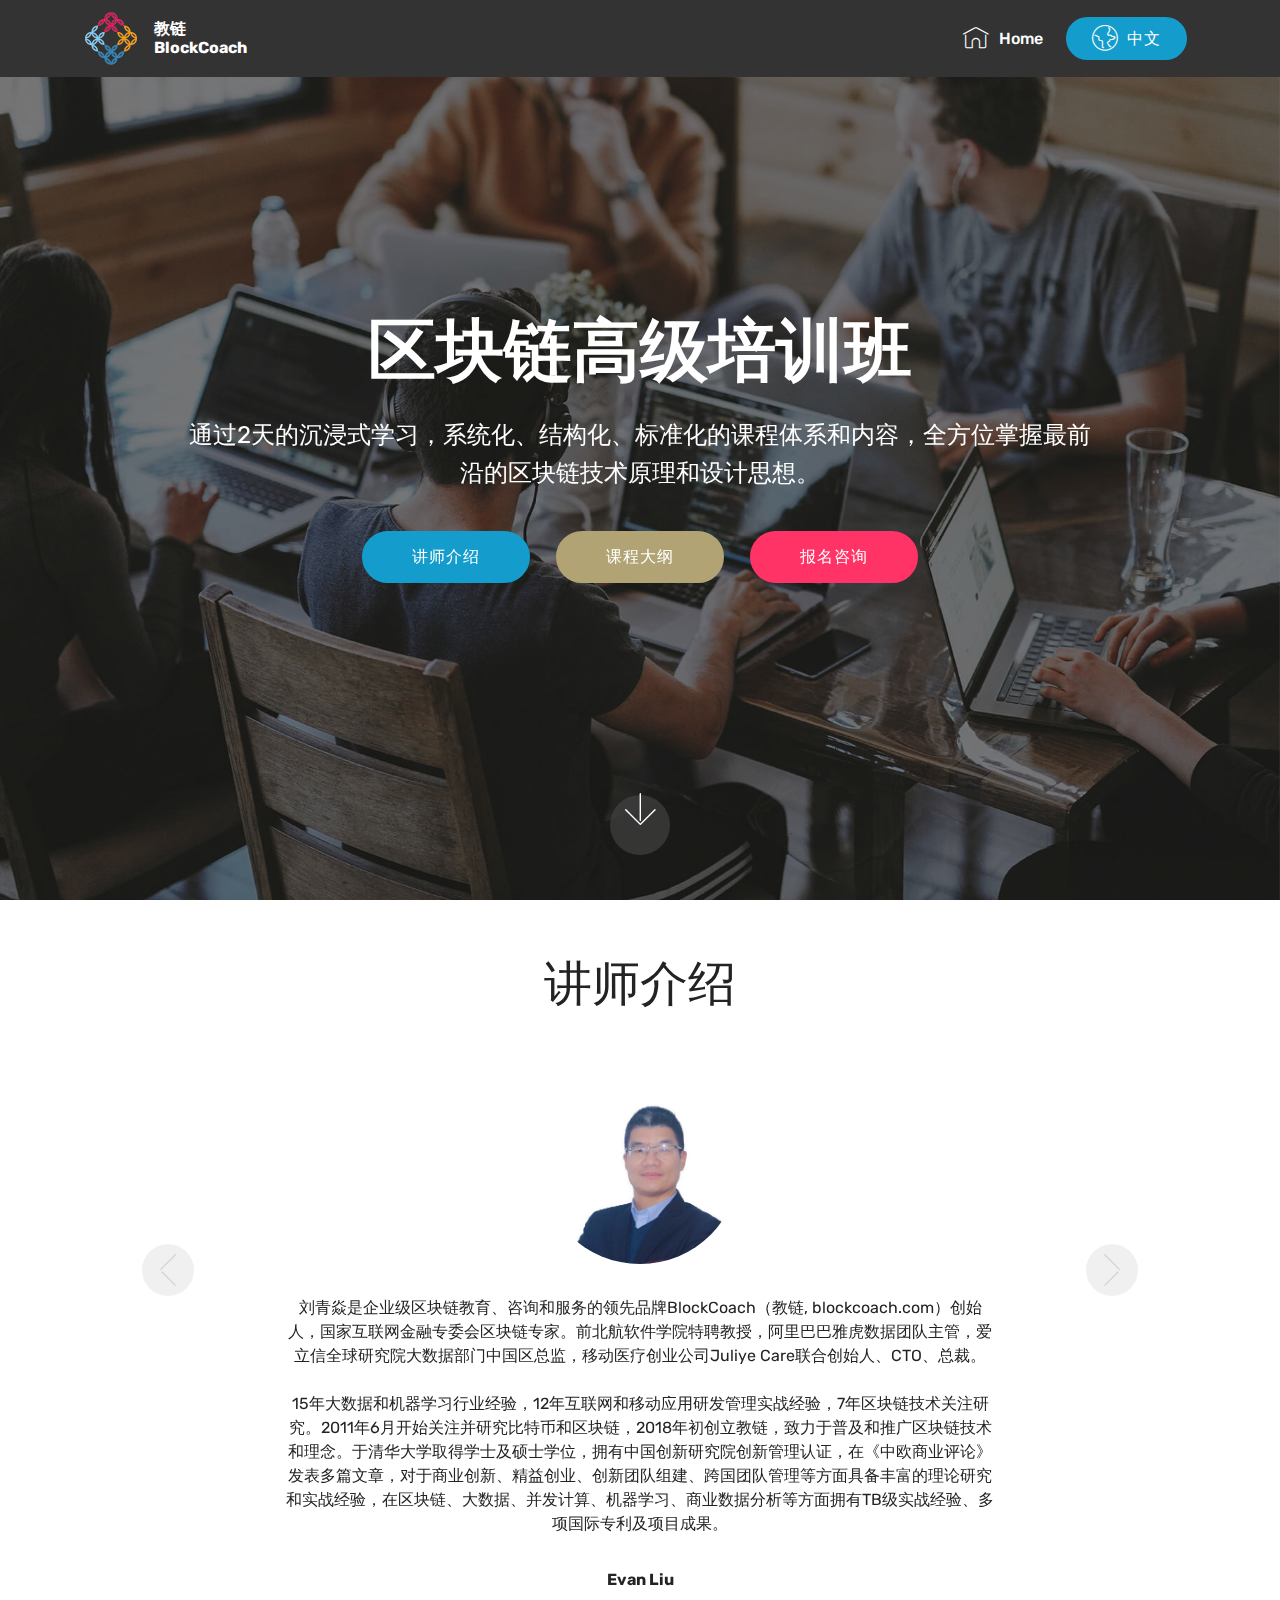
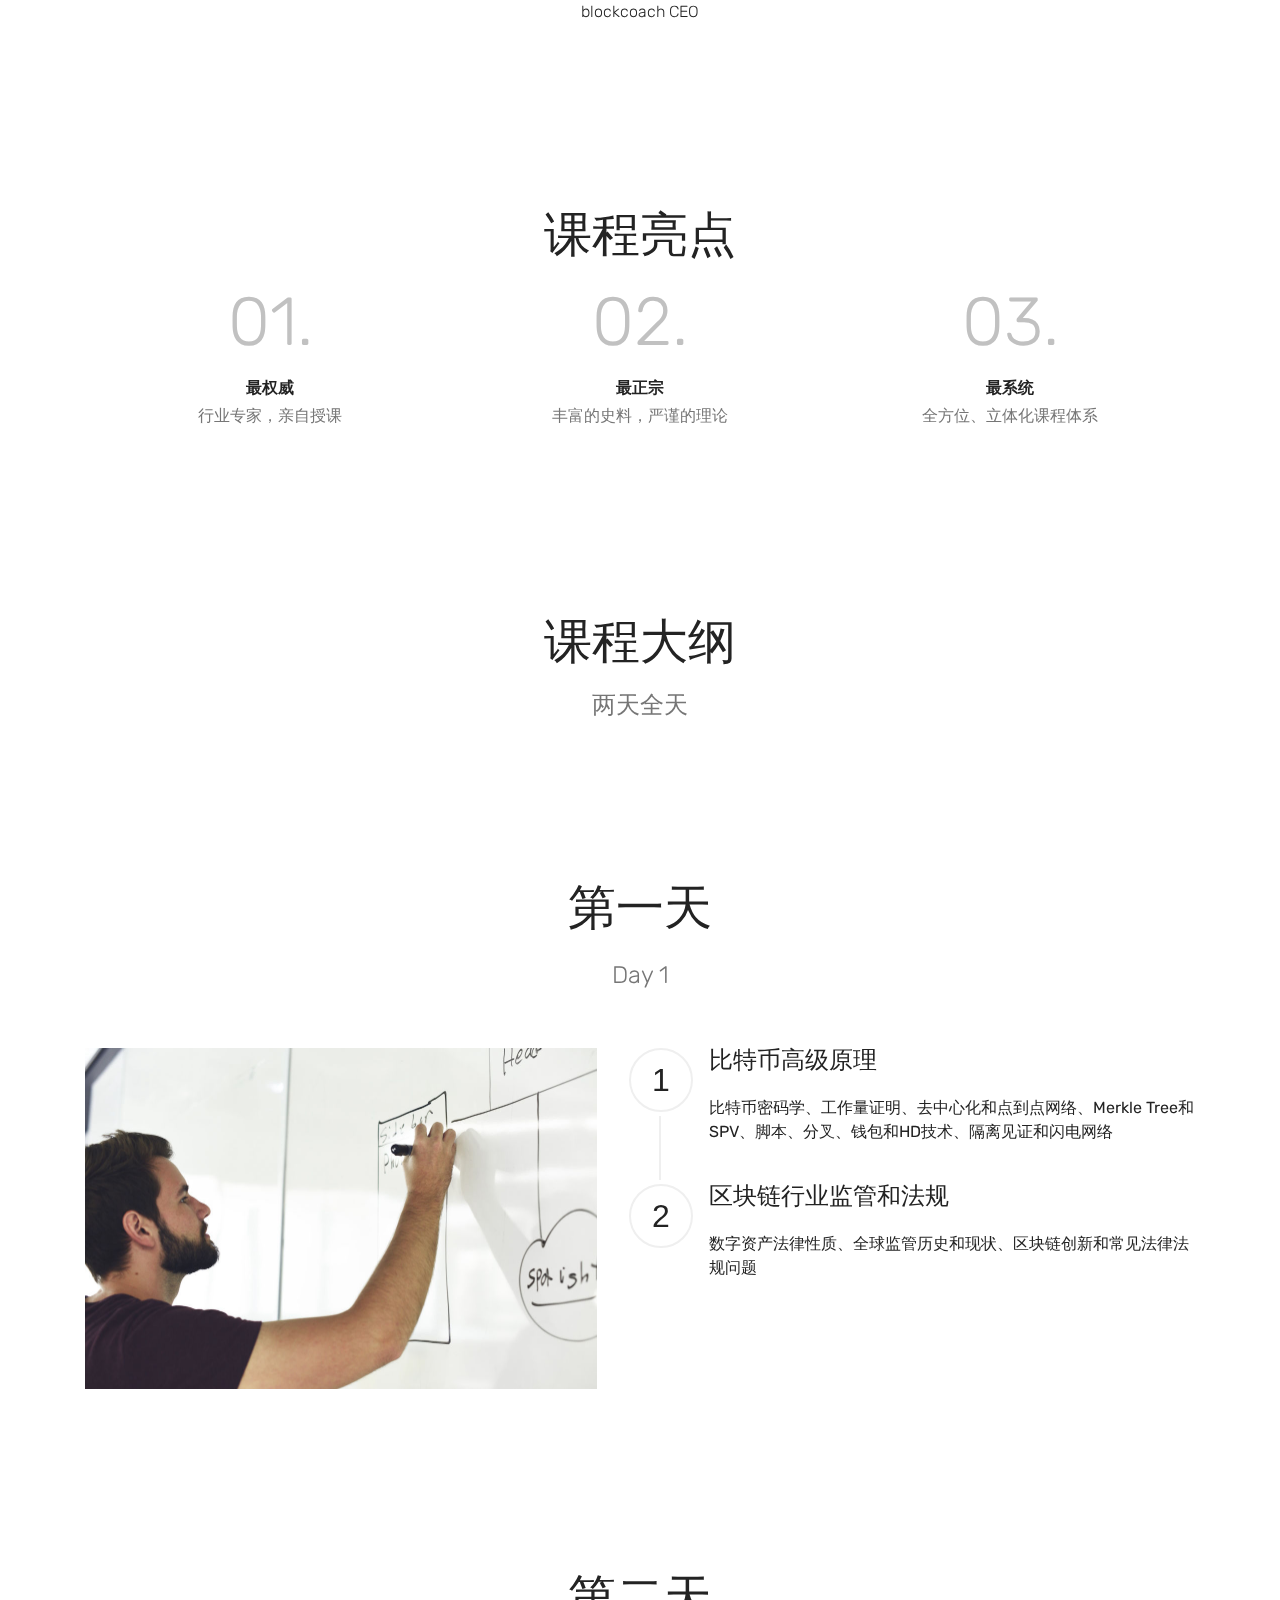
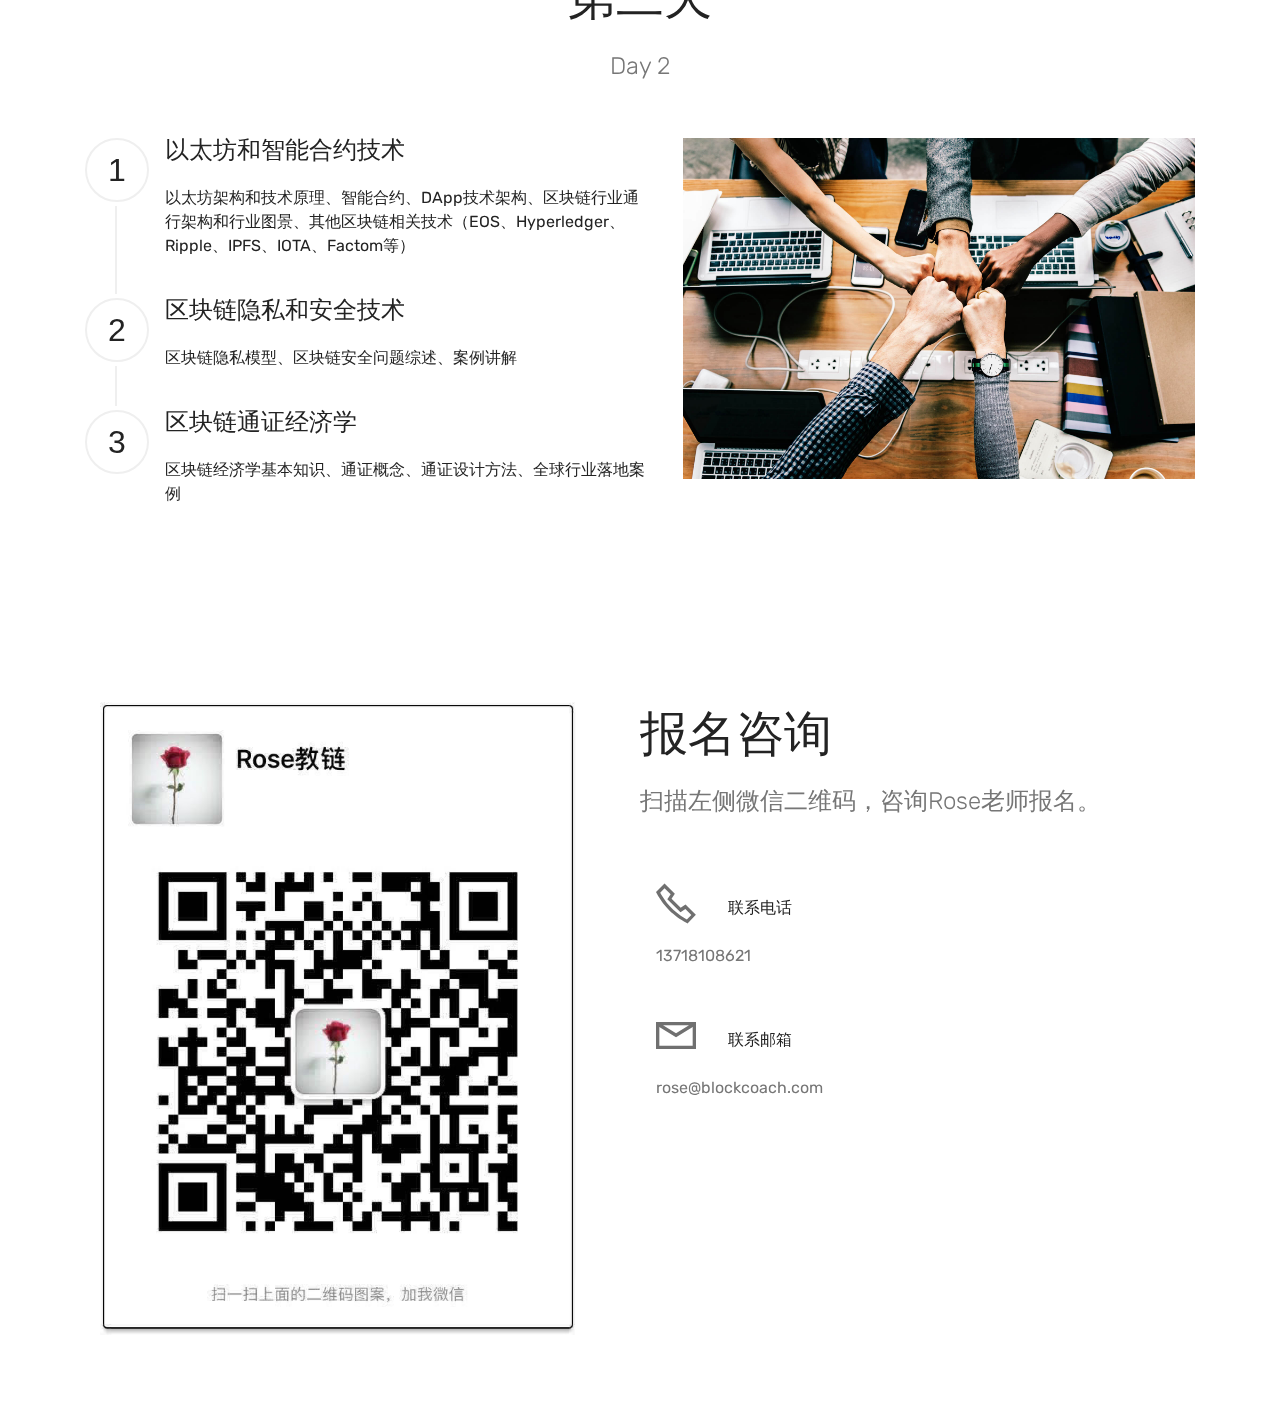
==== adv_training.html @ 128c8614 "adv_training page" ====
<!DOCTYPE html>
<html >
<head>
  <!-- Site made with Mobirise Website Builder v4.9.5, https://mobirise.com -->
  <meta charset="UTF-8">
  <meta http-equiv="X-UA-Compatible" content="IE=edge">
  <meta name="generator" content="Mobirise v4.9.5, mobirise.com">
  <meta name="viewport" content="width=device-width, initial-scale=1, minimum-scale=1">
  <link rel="shortcut icon" href="assets/images/blockcoach-122x122.png" type="image/x-icon">
  <meta name="description" content="Website Creator Description">
  <title>区块链高级培训班</title>
  <link rel="stylesheet" href="assets/web/assets/mobirise-icons2/mobirise2.css">
  <link rel="stylesheet" href="assets/web/assets/mobirise-icons/mobirise-icons.css">
  <link rel="stylesheet" href="assets/tether/tether.min.css">
  <link rel="stylesheet" href="assets/bootstrap/css/bootstrap.min.css">
  <link rel="stylesheet" href="assets/bootstrap/css/bootstrap-grid.min.css">
  <link rel="stylesheet" href="assets/bootstrap/css/bootstrap-reboot.min.css">
  <link rel="stylesheet" href="assets/dropdown/css/style.css">
  <link rel="stylesheet" href="assets/theme/css/style.css">
  <link rel="stylesheet" href="assets/mobirise/css/mbr-additional.css" type="text/css">
  
  
  
</head>
<body>
  <section class="menu cid-qTkzRZLJNu" once="menu" id="menu1-1a">

    

    <nav class="navbar navbar-expand beta-menu navbar-dropdown align-items-center navbar-fixed-top navbar-toggleable-sm">
        <button class="navbar-toggler navbar-toggler-right" type="button" data-toggle="collapse" data-target="#navbarSupportedContent" aria-controls="navbarSupportedContent" aria-expanded="false" aria-label="Toggle navigation">
            <div class="hamburger">
                <span></span>
                <span></span>
                <span></span>
                <span></span>
            </div>
        </button>
        <div class="menu-logo">
            <div class="navbar-brand">
                <span class="navbar-logo">
                    <a href="http://blockcoach.com">
                         <img src="assets/images/blockcoach-122x122.png" alt="BlockCoach" title="" style="height: 3.8rem;">
                    </a>
                </span>
                <span class="navbar-caption-wrap"><a class="navbar-caption text-white display-4" href="http://blockcoach.com">教链<br>BlockCoach</a></span>
            </div>
        </div>
        <div class="collapse navbar-collapse" id="navbarSupportedContent">
            <ul class="navbar-nav nav-dropdown" data-app-modern-menu="true"><li class="nav-item">
                    <a class="nav-link link text-white display-4" href="index.html">
                        <span class="mbri-home mbr-iconfont mbr-iconfont-btn"></span>
                        Home</a>
                </li></ul>
            <div class="navbar-buttons mbr-section-btn"><a class="btn btn-sm btn-primary display-4" href="index_cn.html"><span class="mbri-globe mbr-iconfont mbr-iconfont-btn"></span>中文</a></div>
        </div>
    </nav>
</section>

<section class="engine"><a href="https://mobirise.info">Mobirise</a></section><section class="cid-rkFInvkvGB mbr-fullscreen mbr-parallax-background" id="header2-1q">

    

    <div class="mbr-overlay" style="opacity: 0.5; background-color: rgb(35, 35, 35);"></div>

    <div class="container align-center">
        <div class="row justify-content-md-center">
            <div class="mbr-white col-md-10">
                <h1 class="mbr-section-title mbr-bold pb-3 mbr-fonts-style display-1">
                    区块链高级培训班
                </h1>
                
                <p class="mbr-text pb-3 mbr-fonts-style display-5">
                    通过2天的沉浸式学习，系统化、结构化、标准化的课程体系和内容，全方位掌握最前沿的区块链技术原理和设计思想。
                </p>
                <div class="mbr-section-btn"><a class="btn btn-md btn-primary display-4" href="page3.html#testimonials-slider1-1j">讲师介绍</a>
                    <a class="btn btn-md btn-danger display-4" href="page3.html#content4-1m">课程大纲</a> <a class="btn btn-md btn-secondary display-4" href="page3.html#features11-1p">报名咨询</a></div>
            </div>
        </div>
    </div>
    <div class="mbr-arrow hidden-sm-down" aria-hidden="true">
        <a href="#next">
            <i class="mbri-down mbr-iconfont"></i>
        </a>
    </div>
</section>

<section class="carousel slide testimonials-slider cid-rkFwVwuJ9I" data-interval="false" id="testimonials-slider1-1j">
    
    

    

    <div class="container text-center">
        <h2 class="pb-5 mbr-fonts-style display-2">
            讲师介绍</h2>

        <div class="carousel slide" role="listbox" data-pause="true" data-keyboard="false" data-ride="carousel" data-interval="5000">
            <div class="carousel-inner">
                
                
            <div class="carousel-item">
                    <div class="user col-md-8">
                        <div class="user_image">
                            <img src="assets/images/wechatimg1425-436x611.jpg" alt="" title="">
                        </div>
                        <div class="user_text pb-3">
                            <p class="mbr-fonts-style display-7">
                                刘青焱是企业级区块链教育、咨询和服务的领先品牌BlockCoach（教链, blockcoach.com）创始人，国家互联网金融专委会区块链专家。前北航软件学院特聘教授，阿里巴巴雅虎数据团队主管，爱立信全球研究院大数据部门中国区总监，移动医疗创业公司Juliye Care联合创始人、CTO、总裁。<br><br>15年大数据和机器学习行业经验，12年互联网和移动应用研发管理实战经验，7年区块链技术关注研究。2011年6月开始关注并研究比特币和区块链，2018年初创立教链，致力于普及和推广区块链技术和理念。于清华大学取得学士及硕士学位，拥有中国创新研究院创新管理认证，在《中欧商业评论》发表多篇文章，对于商业创新、精益创业、创新团队组建、跨国团队管理等方面具备丰富的理论研究和实战经验，在区块链、大数据、并发计算、机器学习、商业数据分析等方面拥有TB级实战经验、多项国际专利及项目成果。<br>
                            </p>
                        </div>
                        <div class="user_name mbr-bold pb-2 mbr-fonts-style display-7">
                            Evan Liu</div>
                        <div class="user_desk mbr-light mbr-fonts-style display-7">blockcoach CEO</div>
                    </div>
                </div></div>

            <div class="carousel-controls">
                <a class="carousel-control-prev" role="button" data-slide="prev">
                  <span aria-hidden="true" class="mbri-arrow-prev mbr-iconfont"></span>
                  <span class="sr-only">Previous</span>
                </a>
                
                <a class="carousel-control-next" role="button" data-slide="next">
                  <span aria-hidden="true" class="mbri-arrow-next mbr-iconfont"></span>
                  <span class="sr-only">Next</span>
                </a>
            </div>
        </div>
    </div>
</section>

<section class="counters6 counters cid-rkFzIzBlt2" id="counters6-1k">

    

    

    <div class="container pt-4 mt-2">
        <h2 class="mbr-section-title pb-3 align-center mbr-fonts-style display-2">课程亮点</h2>
        
        <div>
                <div class="cards-container">
                    <div class="card col-12 col-md-6 col-lg-4 pb-md-4">
                        <div class="panel-item align-center">
                            <div class="card-img pb-3">
                                <h3 class="img-text mbr-fonts-style display-1">01.</h3>
                            </div>
                            <div class="card-text">
                                <h4 class="mbr-content-title mbr-bold mbr-fonts-style display-7">最权威</h4>
                                <p class="mbr-content-text mbr-fonts-style display-7">
                                    行业专家，亲自授课</p>
                            </div>
                        </div>
                    </div>
                    <div class="card col-12 col-md-6 col-lg-4 pb-md-4">
                        <div class="panel-item align-center">
                            <div class="card-img pb-3">
                                <h3 class="img-text mbr-fonts-style display-1">02.</h3>
                            </div>
                            <div class="card-text">
                                <h4 class="mbr-content-title mbr-bold mbr-fonts-style display-7">最正宗</h4>
                                <p class="mbr-content-text mbr-fonts-style display-7">丰富的史料，严谨的理论</p>
                            </div>
                        </div>
                    </div>
                    <div class="card col-12 col-md-6 col-lg-4 last-child">
                        <div class="panel-item align-center">
                            <div class="card-img pb-3">
                                <h3 class="img-text mbr-fonts-style display-1">03.</h3>
                            </div>
                            <div class="card-text">
                                <h4 class="mbr-content-title mbr-bold mbr-fonts-style display-7">最系统</h4>
                                <p class="mbr-content-text mbr-fonts-style display-7">
                                        全方位、立体化课程体系</p>
                            </div>
                        </div>
                    </div>
                    
                </div>
            </div>
    </div>
</section>

<section class="mbr-section content4 cid-rkFDTkW5YD" id="content4-1m">

    

    <div class="container">
        <div class="media-container-row">
            <div class="title col-12 col-md-8">
                <h2 class="align-center pb-3 mbr-fonts-style display-2">
                    课程大纲</h2>
                <h3 class="mbr-section-subtitle align-center mbr-light mbr-fonts-style display-5">
                    两天全天</h3>
                
            </div>
        </div>
    </div>
</section>

<section class="step3 cid-rkFDGTllk4" id="step3-1l">

    

    
    
    <div class="container">
        <h2 class="mbr-section-title pb-3 mbr-fonts-style align-center display-2">
            第一天</h2>
        <h3 class="mbr-section-subtitle pb-5 mbr-fonts-style align-center display-5">Day 1</h3>
        <div class="media-container-row">
            <div class="media-block" style="width: 49%;">
                <div class="mbr-figure">
                    <img src="assets/images/mbr-1024x683.jpg" alt="" title="">
                </div>
            </div>
            <div class="step-container">
                <div class="card separline pb-4">
                    <div class="step-element d-flex">
                        <div class="step-wrapper pr-3">
                            <div class="step d-flex align-items-center justify-content-center">
                                1
                            </div>
                        </div>          
                        <div class="step-text-content">
                            <h4 class="mbr-step-title pb-3 mbr-fonts-style display-5">比特币高级原理</h4>
                            <p class="mbr-step-text mbr-fonts-style display-7">比特币密码学、工作量证明、去中心化和点到点网络、Merkle Tree和SPV、脚本、分叉、钱包和HD技术、隔离见证和闪电网络</p>
                        </div>
                    </div>
                </div>

                <div class="card">
                    <div class="step-element d-flex">
                        <div class="step-wrapper pr-3">
                            <div class="step d-flex align-items-center justify-content-center">
                                2
                            </div>
                        </div>          
                        <div class="step-text-content">
                            <h4 class="mbr-step-title pb-3 mbr-fonts-style display-5">区块链行业监管和法规</h4>
                            <p class="mbr-step-text mbr-fonts-style display-7">
                                数字资产法律性质、全球监管历史和现状、区块链创新和常见法律法规问题</p>
                        </div>
                    </div>
                </div>

                

                

                

                

                

                

                
            </div>
        </div>
    </div>
</section>

<section class="step3 cid-rkFFD4Vfma" id="step3-1n">

    

    
    
    <div class="container">
        <h2 class="mbr-section-title pb-3 mbr-fonts-style align-center display-2">
            第二天</h2>
        <h3 class="mbr-section-subtitle pb-5 mbr-fonts-style align-center display-5">
            Day 2</h3>
        <div class="media-container-row">
            <div class="media-block" style="width: 49%;">
                <div class="mbr-figure">
                    <img src="assets/images/background6.jpg">
                </div>
            </div>
            <div class="step-container">
                <div class="card separline pb-4">
                    <div class="step-element d-flex">
                        <div class="step-wrapper pr-3">
                            <div class="step d-flex align-items-center justify-content-center">
                                1
                            </div>
                        </div>          
                        <div class="step-text-content">
                            <h4 class="mbr-step-title pb-3 mbr-fonts-style display-5">以太坊和智能合约技术</h4>
                            <p class="mbr-step-text mbr-fonts-style display-7">以太坊架构和技术原理、智能合约、DApp技术架构、区块链行业通行架构和行业图景、其他区块链相关技术（EOS、Hyperledger、Ripple、IPFS、IOTA、Factom等）</p>
                        </div>
                    </div>
                </div>

                <div class="card separline pb-4">
                    <div class="step-element d-flex">
                        <div class="step-wrapper pr-3">
                            <div class="step d-flex align-items-center justify-content-center">
                                2
                            </div>
                        </div>          
                        <div class="step-text-content">
                            <h4 class="mbr-step-title pb-3 mbr-fonts-style display-5">区块链隐私和安全技术</h4>
                            <p class="mbr-step-text mbr-fonts-style display-7">
                                区块链隐私模型、区块链安全问题综述、案例讲解</p>
                        </div>
                    </div>
                </div>

                <div class="card">
                    <div class="step-element d-flex">
                        <div class="step-wrapper pr-3">
                            <div class="step d-flex align-items-center justify-content-center">
                                3
                            </div>
                        </div>          
                        <div class="step-text-content">
                            <h4 class="mbr-step-title pb-3 mbr-fonts-style display-5">区块链通证经济学</h4>
                            <p class="mbr-step-text mbr-fonts-style display-7">区块链经济学基本知识、通证概念、通证设计方法、全球行业落地案例</p>
                        </div>
                    </div>
                </div>

                

                

                

                

                

                
            </div>
        </div>
    </div>
</section>

<section class="features11 cid-rkFGO8TgEP" id="features11-1p">

    

    

    <div class="container">   
        <div class="col-md-12">
            <div class="media-container-row">
                <div class="mbr-figure m-auto" style="width: 50%;">
                    <img src="assets/images/qr-rose-674x896.jpg" alt="Mobirise" title="">
                </div>
                <div class=" align-left aside-content">
                    <h2 class="mbr-title pt-2 mbr-fonts-style display-2">报名咨询</h2>
                    <div class="mbr-section-text">
                        <p class="mbr-text mb-5 pt-3 mbr-light mbr-fonts-style display-5">扫描左侧微信二维码，咨询Rose老师报名。</p>
                    </div>

                    <div class="block-content">
                        <div class="card p-3 pr-3">
                            <div class="media">
                                <div class=" align-self-center card-img pb-3">
                                    <span class="mbr-iconfont mobi-mbri-phone mobi-mbri" style="font-size: 40px;"></span>
                                </div>     
                                <div class="media-body">
                                    <h4 class="card-title mbr-fonts-style display-7">
                                        联系电话</h4>
                                </div>
                            </div>                

                            <div class="card-box">
                                <p class="block-text mbr-fonts-style display-7">
                                   13718108621</p>
                            </div>
                        </div>

                        <div class="card p-3 pr-3">
                            <div class="media">
                                <div class="align-self-center card-img pb-3">
                                    <span class="mbr-iconfont mobi-mbri-letter mobi-mbri" style="font-size: 40px;"></span>
                                </div>     
                                <div class="media-body">
                                    <h4 class="card-title mbr-fonts-style display-7">
                                        联系邮箱</h4>
                                </div>
                            </div>                

                            <div class="card-box">
                                <p class="block-text mbr-fonts-style display-7">
                                    rose@blockcoach.com</p>
                            </div>
                        </div>
                    </div>
                </div>
            </div>
        </div> 
    </div>          
</section>


  <script src="assets/web/assets/jquery/jquery.min.js"></script>
  <script src="assets/tether/tether.min.js"></script>
  <script src="assets/popper/popper.min.js"></script>
  <script src="assets/bootstrap/js/bootstrap.min.js"></script>
  <script src="assets/parallax/jarallax.min.js"></script>
  <script src="assets/dropdown/js/script.min.js"></script>
  <script src="assets/smoothscroll/smooth-scroll.js"></script>
  <script src="assets/bootstrapcarouselswipe/bootstrap-carousel-swipe.js"></script>
  <script src="assets/mbr-testimonials-slider/mbr-testimonials-slider.js"></script>
  <script src="assets/viewportchecker/jquery.viewportchecker.js"></script>
  <script src="assets/touchswipe/jquery.touch-swipe.min.js"></script>
  <script src="assets/theme/js/script.js"></script>
  
  
</body>
</html>
---- assets/web/assets/mobirise-icons2/mobirise2.css ----
@font-face {
  font-family: 'Moririse2';
  src:  url('mobirise2.eot?f2bix4');
  src:  url('mobirise2.eot?f2bix4#iefix') format('embedded-opentype'),
    url('mobirise2.ttf?f2bix4') format('truetype'),
    url('mobirise2.woff?f2bix4') format('woff'),
    url('mobirise2.svg?f2bix4#mobirise2') format('svg');
  font-weight: normal;
  font-style: normal;
}

[class^="mobi-"], [class*=" mobi-"] {
  /* use !important to prevent issues with browser extensions that change fonts */
  font-family: 'Moririse2' !important;
  speak: none;
  font-style: normal;
  font-weight: normal;
  font-variant: normal;
  text-transform: none;
  line-height: 1;

  /* Better Font Rendering =========== */
  -webkit-font-smoothing: antialiased;
  -moz-osx-font-smoothing: grayscale;
}

.mobi-mbri-add-submenu:before {
  content: "\e900";
}
.mobi-mbri-alert:before {
  content: "\e901";
}
.mobi-mbri-align-center:before {
  content: "\e902";
}
.mobi-mbri-align-justify:before {
  content: "\e903";
}
.mobi-mbri-align-left:before {
  content: "\e904";
}
.mobi-mbri-align-right:before {
  content: "\e905";
}
.mobi-mbri-android:before {
  content: "\e906";
}
.mobi-mbri-apple:before {
  content: "\e907";
}
.mobi-mbri-arrow-down:before {
  content: "\e908";
}
.mobi-mbri-arrow-next:before {
  content: "\e909";
}
.mobi-mbri-arrow-prev:before {
  content: "\e90a";
}
.mobi-mbri-arrow-up:before {
  content: "\e90b";
}
.mobi-mbri-bold:before {
  content: "\e90c";
}
.mobi-mbri-bookmark:before {
  content: "\e90d";
}
.mobi-mbri-bootstrap:before {
  content: "\e90e";
}
.mobi-mbri-briefcase:before {
  content: "\e90f";
}
.mobi-mbri-browse:before {
  content: "\e910";
}
.mobi-mbri-bulleted-list:before {
  content: "\e911";
}
.mobi-mbri-calendar:before {
  content: "\e912";
}
.mobi-mbri-camera:before {
  content: "\e913";
}
.mobi-mbri-cart-add:before {
  content: "\e914";
}
.mobi-mbri-cart-full:before {
  content: "\e915";
}
.mobi-mbri-cash:before {
  content: "\e916";
}
.mobi-mbri-change-style:before {
  content: "\e917";
}
.mobi-mbri-chat:before {
  content: "\e918";
}
.mobi-mbri-clock:before {
  content: "\e919";
}
.mobi-mbri-close:before {
  content: "\e91a";
}
.mobi-mbri-cloud:before {
  content: "\e91b";
}
.mobi-mbri-code:before {
  content: "\e91c";
}
.mobi-mbri-contact-form:before {
  content: "\e91d";
}
.mobi-mbri-credit-card:before {
  content: "\e91e";
}
.mobi-mbri-cursor-click:before {
  content: "\e91f";
}
.mobi-mbri-cust-feedback:before {
  content: "\e920";
}
.mobi-mbri-database:before {
  content: "\e921";
}
.mobi-mbri-delivery:before {
  content: "\e922";
}
.mobi-mbri-desktop:before {
  content: "\e923";
}
.mobi-mbri-devices:before {
  content: "\e924";
}
.mobi-mbri-down:before {
  content: "\e925";
}
.mobi-mbri-download-2:before {
  content: "\e926";
}
.mobi-mbri-download:before {
  content: "\e927";
}
.mobi-mbri-drag-n-drop-2:before {
  content: "\e928";
}
.mobi-mbri-drag-n-drop:before {
  content: "\e929";
}
.mobi-mbri-edit-2:before {
  content: "\e92a";
}
.mobi-mbri-edit:before {
  content: "\e92b";
}
.mobi-mbri-error:before {
  content: "\e92c";
}
.mobi-mbri-extension:before {
  content: "\e92d";
}
.mobi-mbri-features:before {
  content: "\e92e";
}
.mobi-mbri-file:before {
  content: "\e92f";
}
.mobi-mbri-flag:before {
  content: "\e930";
}
.mobi-mbri-folder:before {
  content: "\e931";
}
.mobi-mbri-gift:before {
  content: "\e932";
}
.mobi-mbri-github:before {
  content: "\e933";
}
.mobi-mbri-globe-2:before {
  content: "\e934";
}
.mobi-mbri-globe:before {
  content: "\e935";
}
.mobi-mbri-growing-chart:before {
  content: "\e936";
}
.mobi-mbri-hearth:before {
  content: "\e937";
}
.mobi-mbri-help:before {
  content: "\e938";
}
.mobi-mbri-home:before {
  content: "\e939";
}
.mobi-mbri-hot-cup:before {
  content: "\e93a";
}
.mobi-mbri-idea:before {
  content: "\e93b";
}
.mobi-mbri-image-gallery:before {
  content: "\e93c";
}
.mobi-mbri-image-slider:before {
  content: "\e93d";
}
.mobi-mbri-info:before {
  content: "\e93e";
}
.mobi-mbri-italic:before {
  content: "\e93f";
}
.mobi-mbri-key:before {
  content: "\e940";
}
.mobi-mbri-laptop:before {
  content: "\e941";
}
.mobi-mbri-layers:before {
  content: "\e942";
}
.mobi-mbri-left-right:before {
  content: "\e943";
}
.mobi-mbri-left:before {
  content: "\e944";
}
.mobi-mbri-letter:before {
  content: "\e945";
}
.mobi-mbri-like:before {
  content: "\e946";
}
.mobi-mbri-link:before {
  content: "\e947";
}
.mobi-mbri-lock:before {
  content: "\e948";
}
.mobi-mbri-login:before {
  content: "\e949";
}
.mobi-mbri-logout:before {
  content: "\e94a";
}
.mobi-mbri-magic-stick:before {
  content: "\e94b";
}
.mobi-mbri-map-pin:before {
  content: "\e94c";
}
.mobi-mbri-menu:before {
  content: "\e94d";
}
.mobi-mbri-mobile-2:before {
  content: "\e94e";
}
.mobi-mbri-mobile-horizontal:before {
  content: "\e94f";
}
.mobi-mbri-mobile:before {
  content: "\e950";
}
.mobi-mbri-mobirise:before {
  content: "\e951";
}
.mobi-mbri-more-horizontal:before {
  content: "\e952";
}
.mobi-mbri-more-vertical:before {
  content: "\e953";
}
.mobi-mbri-music:before {
  content: "\e954";
}
.mobi-mbri-new-file:before {
  content: "\e955";
}
.mobi-mbri-numbered-list:before {
  content: "\e956";
}
.mobi-mbri-opened-folder:before {
  content: "\e957";
}
.mobi-mbri-pages:before {
  content: "\e958";
}
.mobi-mbri-paper-plane:before {
  content: "\e959";
}
.mobi-mbri-paperclip:before {
  content: "\e95a";
}
.mobi-mbri-phone:before {
  content: "\e95b";
}
.mobi-mbri-photo:before {
  content: "\e95c";
}
.mobi-mbri-photos:before {
  content: "\e95d";
}
.mobi-mbri-pin:before {
  content: "\e95e";
}
.mobi-mbri-play:before {
  content: "\e95f";
}
.mobi-mbri-plus:before {
  content: "\e960";
}
.mobi-mbri-preview:before {
  content: "\e961";
}
.mobi-mbri-print:before {
  content: "\e962";
}
.mobi-mbri-protect:before {
  content: "\e963";
}
.mobi-mbri-question:before {
  content: "\e964";
}
.mobi-mbri-quote-left:before {
  content: "\e965";
}
.mobi-mbri-quote-right:before {
  content: "\e966";
}
.mobi-mbri-redo:before {
  content: "\e967";
}
.mobi-mbri-refresh:before {
  content: "\e968";
}
.mobi-mbri-responsive-2:before {
  content: "\e969";
}
.mobi-mbri-responsive:before {
  content: "\e96a";
}
.mobi-mbri-right:before {
  content: "\e96b";
}
.mobi-mbri-rocket:before {
  content: "\e96c";
}
.mobi-mbri-sad-face:before {
  content: "\e96d";
}
.mobi-mbri-sale:before {
  content: "\e96e";
}
.mobi-mbri-save:before {
  content: "\e96f";
}
.mobi-mbri-search:before {
  content: "\e970";
}
.mobi-mbri-setting-2:before {
  content: "\e971";
}
.mobi-mbri-setting-3:before {
  content: "\e972";
}
.mobi-mbri-setting:before {
  content: "\e973";
}
.mobi-mbri-share:before {
  content: "\e974";
}
.mobi-mbri-shopping-bag:before {
  content: "\e975";
}
.mobi-mbri-shopping-basket:before {
  content: "\e976";
}
.mobi-mbri-shopping-cart:before {
  content: "\e977";
}
.mobi-mbri-sites:before {
  content: "\e978";
}
.mobi-mbri-smile-face:before {
  content: "\e979";
}
.mobi-mbri-speed:before {
  content: "\e97a";
}
.mobi-mbri-star:before {
  content: "\e97b";
}
.mobi-mbri-success:before {
  content: "\e97c";
}
.mobi-mbri-sun:before {
  content: "\e97d";
}
.mobi-mbri-sun2:before {
  content: "\e97e";
}
.mobi-mbri-tablet-vertical:before {
  content: "\e97f";
}
.mobi-mbri-tablet:before {
  content: "\e980";
}
.mobi-mbri-target:before {
  content: "\e981";
}
.mobi-mbri-timer:before {
  content: "\e982";
}
.mobi-mbri-to-ftp:before {
  content: "\e983";
}
.mobi-mbri-to-local-drive:before {
  content: "\e984";
}
.mobi-mbri-touch-swipe:before {
  content: "\e985";
}
.mobi-mbri-touch:before {
  content: "\e986";
}
.mobi-mbri-trash:before {
  content: "\e987";
}
.mobi-mbri-underline:before {
  content: "\e988";
}
.mobi-mbri-undo:before {
  content: "\e989";
}
.mobi-mbri-unlink:before {
  content: "\e98a";
}
.mobi-mbri-unlock:before {
  content: "\e98b";
}
.mobi-mbri-up-down:before {
  content: "\e98c";
}
.mobi-mbri-up:before {
  content: "\e98d";
}
.mobi-mbri-update:before {
  content: "\e98e";
}
.mobi-mbri-upload-2:before {
  content: "\e98f";
}
.mobi-mbri-upload:before {
  content: "\e990";
}
.mobi-mbri-user-2:before {
  content: "\e991";
}
.mobi-mbri-user:before {
  content: "\e992";
}
.mobi-mbri-users:before {
  content: "\e993";
}
.mobi-mbri-video-play:before {
  content: "\e994";
}
.mobi-mbri-video:before {
  content: "\e995";
}
.mobi-mbri-watch:before {
  content: "\e996";
}
.mobi-mbri-website-theme-2:before {
  content: "\e997";
}
.mobi-mbri-website-theme:before {
  content: "\e998";
}
.mobi-mbri-wifi:before {
  content: "\e999";
}
.mobi-mbri-windows:before {
  content: "\e99a";
}
.mobi-mbri-zoom-in:before {
  content: "\e99b";
}
.mobi-mbri-zoom-out:before {
  content: "\e99c";
}
---- assets/web/assets/mobirise-icons/mobirise-icons.css ----
@font-face {
  font-family: 'MobiriseIcons';
  src:  url('mobirise-icons.eot?spat4u');
  src:  url('mobirise-icons.eot?spat4u#iefix') format('embedded-opentype'),
    url('mobirise-icons.ttf?spat4u') format('truetype'),
    url('mobirise-icons.woff?spat4u') format('woff'),
    url('mobirise-icons.svg?spat4u#MobiriseIcons') format('svg');
  font-weight: normal;
  font-style: normal;
}

[class^="mbri-"], [class*=" mbri-"] {
  /* use !important to prevent issues with browser extensions that change fonts */
  font-family: MobiriseIcons !important;
  speak: none;
  font-style: normal;
  font-weight: normal;
  font-variant: normal;
  text-transform: none;
  line-height: 1;

  /* Better Font Rendering =========== */
  -webkit-font-smoothing: antialiased;
  -moz-osx-font-smoothing: grayscale;
}

.mbri-add-submenu:before {
  content: "\e900";
}
.mbri-alert:before {
  content: "\e901";
}
.mbri-align-center:before {
  content: "\e902";
}
.mbri-align-justify:before {
  content: "\e903";
}
.mbri-align-left:before {
  content: "\e904";
}
.mbri-align-right:before {
  content: "\e905";
}
.mbri-android:before {
  content: "\e906";
}
.mbri-apple:before {
  content: "\e907";
}
.mbri-arrow-down:before {
  content: "\e908";
}
.mbri-arrow-next:before {
  content: "\e909";
}
.mbri-arrow-prev:before {
  content: "\e90a";
}
.mbri-arrow-up:before {
  content: "\e90b";
}
.mbri-bold:before {
  content: "\e90c";
}
.mbri-bookmark:before {
  content: "\e90d";
}
.mbri-bootstrap:before {
  content: "\e90e";
}
.mbri-briefcase:before {
  content: "\e90f";
}
.mbri-browse:before {
  content: "\e910";
}
.mbri-bulleted-list:before {
  content: "\e911";
}
.mbri-calendar:before {
  content: "\e912";
}
.mbri-camera:before {
  content: "\e913";
}
.mbri-cart-add:before {
  content: "\e914";
}
.mbri-cart-full:before {
  content: "\e915";
}
.mbri-cash:before {
  content: "\e916";
}
.mbri-change-style:before {
  content: "\e917";
}
.mbri-chat:before {
  content: "\e918";
}
.mbri-clock:before {
  content: "\e919";
}
.mbri-close:before {
  content: "\e91a";
}
.mbri-cloud:before {
  content: "\e91b";
}
.mbri-code:before {
  content: "\e91c";
}
.mbri-contact-form:before {
  content: "\e91d";
}
.mbri-credit-card:before {
  content: "\e91e";
}
.mbri-cursor-click:before {
  content: "\e91f";
}
.mbri-cust-feedback:before {
  content: "\e920";
}
.mbri-database:before {
  content: "\e921";
}
.mbri-delivery:before {
  content: "\e922";
}
.mbri-desktop:before {
  content: "\e923";
}
.mbri-devices:before {
  content: "\e924";
}
.mbri-down:before {
  content: "\e925";
}
.mbri-download:before {
  content: "\e989";
}
.mbri-drag-n-drop:before {
  content: "\e927";
}
.mbri-drag-n-drop2:before {
  content: "\e928";
}
.mbri-edit:before {
  content: "\e929";
}
.mbri-edit2:before {
  content: "\e92a";
}
.mbri-error:before {
  content: "\e92b";
}
.mbri-extension:before {
  content: "\e92c";
}
.mbri-features:before {
  content: "\e92d";
}
.mbri-file:before {
  content: "\e92e";
}
.mbri-flag:before {
  content: "\e92f";
}
.mbri-folder:before {
  content: "\e930";
}
.mbri-gift:before {
  content: "\e931";
}
.mbri-github:before {
  content: "\e932";
}
.mbri-globe:before {
  content: "\e933";
}
.mbri-globe-2:before {
  content: "\e934";
}
.mbri-growing-chart:before {
  content: "\e935";
}
.mbri-hearth:before {
  content: "\e936";
}
.mbri-help:before {
  content: "\e937";
}
.mbri-home:before {
  content: "\e938";
}
.mbri-hot-cup:before {
  content: "\e939";
}
.mbri-idea:before {
  content: "\e93a";
}
.mbri-image-gallery:before {
  content: "\e93b";
}
.mbri-image-slider:before {
  content: "\e93c";
}
.mbri-info:before {
  content: "\e93d";
}
.mbri-italic:before {
  content: "\e93e";
}
.mbri-key:before {
  content: "\e93f";
}
.mbri-laptop:before {
  content: "\e940";
}
.mbri-layers:before {
  content: "\e941";
}
.mbri-left-right:before {
  content: "\e942";
}
.mbri-left:before {
  content: "\e943";
}
.mbri-letter:before {
  content: "\e944";
}
.mbri-like:before {
  content: "\e945";
}
.mbri-link:before {
  content: "\e946";
}
.mbri-lock:before {
  content: "\e947";
}
.mbri-login:before {
  content: "\e948";
}
.mbri-logout:before {
  content: "\e949";
}
.mbri-magic-stick:before {
  content: "\e94a";
}
.mbri-map-pin:before {
  content: "\e94b";
}
.mbri-menu:before {
  content: "\e94c";
}
.mbri-mobile:before {
  content: "\e94d";
}
.mbri-mobile2:before {
  content: "\e94e";
}
.mbri-mobirise:before {
  content: "\e94f";
}
.mbri-more-horizontal:before {
  content: "\e950";
}
.mbri-more-vertical:before {
  content: "\e951";
}
.mbri-music:before {
  content: "\e952";
}
.mbri-new-file:before {
  content: "\e953";
}
.mbri-numbered-list:before {
  content: "\e954";
}
.mbri-opened-folder:before {
  content: "\e955";
}
.mbri-pages:before {
  content: "\e956";
}
.mbri-paper-plane:before {
  content: "\e957";
}
.mbri-paperclip:before {
  content: "\e958";
}
.mbri-photo:before {
  content: "\e959";
}
.mbri-photos:before {
  content: "\e95a";
}
.mbri-pin:before {
  content: "\e95b";
}
.mbri-play:before {
  content: "\e95c";
}
.mbri-plus:before {
  content: "\e95d";
}
.mbri-preview:before {
  content: "\e95e";
}
.mbri-print:before {
  content: "\e95f";
}
.mbri-protect:before {
  content: "\e960";
}
.mbri-question:before {
  content: "\e961";
}
.mbri-quote-left:before {
  content: "\e962";
}
.mbri-quote-right:before {
  content: "\e963";
}
.mbri-refresh:before {
  content: "\e964";
}
.mbri-responsive:before {
  content: "\e965";
}
.mbri-right:before {
  content: "\e966";
}
.mbri-rocket:before {
  content: "\e967";
}
.mbri-sad-face:before {
  content: "\e968";
}
.mbri-sale:before {
  content: "\e969";
}
.mbri-save:before {
  content: "\e96a";
}
.mbri-search:before {
  content: "\e96b";
}
.mbri-setting:before {
  content: "\e96c";
}
.mbri-setting2:before {
  content: "\e96d";
}
.mbri-setting3:before {
  content: "\e96e";
}
.mbri-share:before {
  content: "\e96f";
}
.mbri-shopping-bag:before {
  content: "\e970";
}
.mbri-shopping-basket:before {
  content: "\e971";
}
.mbri-shopping-cart:before {
  content: "\e972";
}
.mbri-sites:before {
  content: "\e973";
}
.mbri-smile-face:before {
  content: "\e974";
}
.mbri-speed:before {
  content: "\e975";
}
.mbri-star:before {
  content: "\e976";
}
.mbri-success:before {
  content: "\e977";
}
.mbri-sun:before {
  content: "\e978";
}
.mbri-sun2:before {
  content: "\e979";
}
.mbri-tablet:before {
  content: "\e97a";
}
.mbri-tablet-vertical:before {
  content: "\e97b";
}
.mbri-target:before {
  content: "\e97c";
}
.mbri-timer:before {
  content: "\e97d";
}
.mbri-to-ftp:before {
  content: "\e97e";
}
.mbri-to-local-drive:before {
  content: "\e97f";
}
.mbri-touch-swipe:before {
  content: "\e980";
}
.mbri-touch:before {
  content: "\e981";
}
.mbri-trash:before {
  content: "\e982";
}
.mbri-underline:before {
  content: "\e983";
}
.mbri-unlink:before {
  content: "\e984";
}
.mbri-unlock:before {
  content: "\e985";
}
.mbri-up-down:before {
  content: "\e986";
}
.mbri-up:before {
  content: "\e987";
}
.mbri-update:before {
  content: "\e988";
}
.mbri-upload:before {
 content: "\e926"; 
}
.mbri-user:before {
  content: "\e98a";
}
.mbri-user2:before {
  content: "\e98b";
}
.mbri-users:before {
  content: "\e98c";
}
.mbri-video:before {
  content: "\e98d";
}
.mbri-video-play:before {
  content: "\e98e";
}
.mbri-watch:before {
  content: "\e98f";
}
.mbri-website-theme:before {
  content: "\e990";
}
.mbri-wifi:before {
  content: "\e991";
}
.mbri-windows:before {
  content: "\e992";
}
.mbri-zoom-out:before {
  content: "\e993";
}
.mbri-redo:before {
  content: "\e994";
}
.mbri-undo:before {
  content: "\e995";
}
---- assets/dropdown/css/style.css ----
.navbar-dropdown {
  left: 0;
  padding: 0;
  position: absolute;
  right: 0;
  top: 0;
  transition: all 0.45s ease;
  z-index: 1030;
  background: #282828; }
  .navbar-dropdown .navbar-logo {
    margin-right: 0.8rem;
    transition: margin 0.3s ease-in-out;
    vertical-align: middle; }
    .navbar-dropdown .navbar-logo img {
      height: 3.125rem;
      transition: all 0.3s ease-in-out; }
    .navbar-dropdown .navbar-logo.mbr-iconfont {
      font-size: 3.125rem;
      line-height: 3.125rem; }
  .navbar-dropdown .navbar-caption {
    font-weight: 700;
    white-space: normal;
    vertical-align: -4px;
    line-height: 3.125rem !important; }
    .navbar-dropdown .navbar-caption, .navbar-dropdown .navbar-caption:hover {
      color: inherit;
      text-decoration: none; }
  .navbar-dropdown .mbr-iconfont + .navbar-caption {
    vertical-align: -1px; }
  .navbar-dropdown.navbar-fixed-top {
    position: fixed; }
  .navbar-dropdown .navbar-brand span {
    vertical-align: -4px; }
  .navbar-dropdown.bg-color.transparent {
    background: none; }
  .navbar-dropdown.navbar-short .navbar-brand {
    padding: 0.625rem 0; }
    .navbar-dropdown.navbar-short .navbar-brand span {
      vertical-align: -1px; }
  .navbar-dropdown.navbar-short .navbar-caption {
    line-height: 2.375rem !important;
    vertical-align: -2px; }
  .navbar-dropdown.navbar-short .navbar-logo {
    margin-right: 0.5rem; }
    .navbar-dropdown.navbar-short .navbar-logo img {
      height: 2.375rem; }
    .navbar-dropdown.navbar-short .navbar-logo.mbr-iconfont {
      font-size: 2.375rem;
      line-height: 2.375rem; }
  .navbar-dropdown.navbar-short .mbr-table-cell {
    height: 3.625rem; }
  .navbar-dropdown .navbar-close {
    left: 0.6875rem;
    position: fixed;
    top: 0.75rem;
    z-index: 1000; }
  .navbar-dropdown .hamburger-icon {
    content: "";
    display: inline-block;
    vertical-align: middle;
    width: 16px;
    -webkit-box-shadow: 0 -6px 0 1px #282828,0 0 0 1px #282828,0 6px 0 1px #282828;
    -moz-box-shadow: 0 -6px 0 1px #282828,0 0 0 1px #282828,0 6px 0 1px #282828;
    box-shadow: 0 -6px 0 1px #282828,0 0 0 1px #282828,0 6px 0 1px #282828; }

.dropdown-menu .dropdown-toggle[data-toggle="dropdown-submenu"]::after {
  border-bottom: 0.35em solid transparent;
  border-left: 0.35em solid;
  border-right: 0;
  border-top: 0.35em solid transparent;
  margin-left: 0.3rem; }

.dropdown-menu .dropdown-item:focus {
  outline: 0; }

.nav-dropdown {
  font-size: 0.75rem;
  font-weight: 500;
  height: auto !important; }
  .nav-dropdown .nav-btn {
    padding-left: 1rem; }
  .nav-dropdown .link {
    margin: .667em 1.667em;
    font-weight: 500;
    padding: 0;
    transition: color .2s ease-in-out; }
    .nav-dropdown .link.dropdown-toggle {
      margin-right: 2.583em; }
      .nav-dropdown .link.dropdown-toggle::after {
        margin-left: .25rem;
        border-top: 0.35em solid;
        border-right: 0.35em solid transparent;
        border-left: 0.35em solid transparent;
        border-bottom: 0; }
      .nav-dropdown .link.dropdown-toggle[aria-expanded="true"] {
        margin: 0;
        padding: 0.667em 3.263em  0.667em 1.667em; }
  .nav-dropdown .link::after,
  .nav-dropdown .dropdown-item::after {
    color: inherit; }
  .nav-dropdown .btn {
    font-size: 0.75rem;
    font-weight: 700;
    letter-spacing: 0;
    margin-bottom: 0;
    padding-left: 1.25rem;
    padding-right: 1.25rem; }
  .nav-dropdown .dropdown-menu {
    border-radius: 0;
    border: 0;
    left: 0;
    margin: 0;
    padding-bottom: 1.25rem;
    padding-top: 1.25rem;
    position: relative; }
  .nav-dropdown .dropdown-submenu {
    margin-left: 0.125rem;
    top: 0; }
  .nav-dropdown .dropdown-item {
    font-weight: 500;
    line-height: 2;
    padding: 0.3846em 4.615em 0.3846em 1.5385em;
    position: relative;
    transition: color .2s ease-in-out, background-color .2s ease-in-out; }
    .nav-dropdown .dropdown-item::after {
      margin-top: -0.3077em;
      position: absolute;
      right: 1.1538em;
      top: 50%; }
    .nav-dropdown .dropdown-item:focus, .nav-dropdown .dropdown-item:hover {
      background: none; }

@media (max-width: 767px) {
  .nav-dropdown.navbar-toggleable-sm {
    bottom: 0;
    display: none;
    left: 0;
    overflow-x: hidden;
    position: fixed;
    top: 0;
    transform: translateX(-100%);
    -ms-transform: translateX(-100%);
    -webkit-transform: translateX(-100%);
    width: 18.75rem;
    z-index: 999; } }
.nav-dropdown.navbar-toggleable-xl {
  bottom: 0;
  display: none;
  left: 0;
  overflow-x: hidden;
  position: fixed;
  top: 0;
  transform: translateX(-100%);
  -ms-transform: translateX(-100%);
  -webkit-transform: translateX(-100%);
  width: 18.75rem;
  z-index: 999; }

.nav-dropdown-sm {
  display: block !important;
  overflow-x: hidden;
  overflow: auto;
  padding-top: 3.875rem; }
  .nav-dropdown-sm::after {
    content: "";
    display: block;
    height: 3rem;
    width: 100%; }
  .nav-dropdown-sm.collapse.in ~ .navbar-close {
    display: block !important; }
  .nav-dropdown-sm.collapsing, .nav-dropdown-sm.collapse.in {
    transform: translateX(0);
    -ms-transform: translateX(0);
    -webkit-transform: translateX(0);
    transition: all 0.25s ease-out;
    -webkit-transition: all 0.25s ease-out;
    background: #282828; }
  .nav-dropdown-sm.collapsing[aria-expanded="false"] {
    transform: translateX(-100%);
    -ms-transform: translateX(-100%);
    -webkit-transform: translateX(-100%); }
  .nav-dropdown-sm .nav-item {
    display: block;
    margin-left: 0 !important;
    padding-left: 0; }
  .nav-dropdown-sm .link,
  .nav-dropdown-sm .dropdown-item {
    border-top: 1px dotted rgba(255, 255, 255, 0.1);
    font-size: 0.8125rem;
    line-height: 1.6;
    margin: 0 !important;
    padding: 0.875rem 2.4rem 0.875rem 1.5625rem !important;
    position: relative;
    white-space: normal; }
    .nav-dropdown-sm .link:focus, .nav-dropdown-sm .link:hover,
    .nav-dropdown-sm .dropdown-item:focus,
    .nav-dropdown-sm .dropdown-item:hover {
      background: rgba(0, 0, 0, 0.2) !important;
      color: #c0a375; }
  .nav-dropdown-sm .nav-btn {
    position: relative;
    padding: 1.5625rem 1.5625rem 0 1.5625rem; }
    .nav-dropdown-sm .nav-btn::before {
      border-top: 1px dotted rgba(255, 255, 255, 0.1);
      content: "";
      left: 0;
      position: absolute;
      top: 0;
      width: 100%; }
    .nav-dropdown-sm .nav-btn + .nav-btn {
      padding-top: 0.625rem; }
      .nav-dropdown-sm .nav-btn + .nav-btn::before {
        display: none; }
  .nav-dropdown-sm .btn {
    padding: 0.625rem 0; }
  .nav-dropdown-sm .dropdown-toggle[data-toggle="dropdown-submenu"]::after {
    margin-left: .25rem;
    border-top: 0.35em solid;
    border-right: 0.35em solid transparent;
    border-left: 0.35em solid transparent;
    border-bottom: 0; }
  .nav-dropdown-sm .dropdown-toggle[data-toggle="dropdown-submenu"][aria-expanded="true"]::after {
    border-top: 0;
    border-right: 0.35em solid transparent;
    border-left: 0.35em solid transparent;
    border-bottom: 0.35em solid; }
  .nav-dropdown-sm .dropdown-menu {
    margin: 0;
    padding: 0;
    position: relative;
    top: 0;
    left: 0;
    width: 100%;
    border: 0;
    float: none;
    border-radius: 0;
    background: none; }
  .nav-dropdown-sm .dropdown-submenu {
    left: 100%;
    margin-left: 0.125rem;
    margin-top: -1.25rem;
    top: 0; }

.navbar-toggleable-sm .nav-dropdown .dropdown-menu {
  position: absolute; }

.navbar-toggleable-sm .nav-dropdown .dropdown-submenu {
  left: 100%;
  margin-left: 0.125rem;
  margin-top: -1.25rem;
  top: 0; }

.navbar-toggleable-sm.opened .nav-dropdown .dropdown-menu {
  position: relative; }

.navbar-toggleable-sm.opened .nav-dropdown .dropdown-submenu {
  left: 0;
  margin-left: 00rem;
  margin-top: 0rem;
  top: 0; }

.is-builder .nav-dropdown.collapsing {
  transition: none !important; }

/*# sourceMappingURL=style.css.map */
---- assets/theme/css/style.css ----
/*!
 * Mobirise v4 theme (https://mobirise.com/)
 * Copyright 2017 Mobirise
 */
section {
  background-color: #eeeeee; }

section,
.container,
.container-fluid {
  position: relative;
  word-wrap: break-word; }

a.mbr-iconfont:hover {
  text-decoration: none; }

.article .lead p, .article .lead ul, .article .lead ol, .article .lead pre, .article .lead blockquote {
  margin-bottom: 0; }

a {
  font-style: normal;
  font-weight: 400;
  cursor: pointer; }
  a, a:hover {
    text-decoration: none; }

figure {
  margin-bottom: 0; }

body {
  color: #232323; }

h1, h2, h3, h4, h5, h6,
.h1, .h2, .h3, .h4, .h5, .h6,
.display-1, .display-2, .display-3, .display-4 {
  line-height: 1;
  word-break: break-word;
  word-wrap: break-word; }

b, strong {
  font-weight: bold; }

blockquote {
  padding: 10px 0 10px 20px;
  position: relative;
  border-left: 2px solid;
  border-color: #ff3366; }

input:-webkit-autofill, input:-webkit-autofill:hover, input:-webkit-autofill:focus, input:-webkit-autofill:active {
  transition-delay: 9999s;
  transition-property: background-color, color; }

textarea[type="hidden"] {
  display: none; }

body {
  position: relative; }

section {
  background-position: 50% 50%;
  background-repeat: no-repeat;
  background-size: cover; }
  section .mbr-background-video,
  section .mbr-background-video-preview {
    position: absolute;
    bottom: 0;
    left: 0;
    right: 0;
    top: 0; }

.hidden {
  visibility: hidden; }

.mbr-z-index20 {
  z-index: 20; }

/*! Base colors */
.mbr-white {
  color: #ffffff; }

.mbr-black {
  color: #000000; }

.mbr-bg-white {
  background-color: #ffffff; }

.mbr-bg-black {
  background-color: #000000; }

/*! Text-aligns */
.align-left {
  text-align: left; }

.align-center {
  text-align: center; }

.align-right {
  text-align: right; }

@media (max-width: 767px) {
  .align-left, .align-center, .align-right, .mbr-section-btn, .mbr-section-title {
    text-align: center; } }
/*! Font-weight  */
.mbr-light {
  font-weight: 300; }

.mbr-regular {
  font-weight: 400; }

.mbr-semibold {
  font-weight: 500; }

.mbr-bold {
  font-weight: 700; }

/*! Media  */
.media-size-item {
  -webkit-flex: 1 1 auto;
  -moz-flex: 1 1 auto;
  -ms-flex: 1 1 auto;
  -o-flex: 1 1 auto;
  flex: 1 1 auto; }

.media-content {
  -webkit-flex-basis: 100%;
  flex-basis: 100%; }

.media-container-row {
  display: -ms-flexbox;
  display: -webkit-flex;
  display: flex;
  -webkit-flex-direction: row;
  -ms-flex-direction: row;
  flex-direction: row;
  -webkit-flex-wrap: wrap;
  -ms-flex-wrap: wrap;
  flex-wrap: wrap;
  -webkit-justify-content: center;
  -ms-flex-pack: center;
  justify-content: center;
  -webkit-align-content: center;
  -ms-flex-line-pack: center;
  align-content: center;
  -webkit-align-items: start;
  -ms-flex-align: start;
  align-items: start; }
  .media-container-row .media-size-item {
    width: 400px; }

.media-container-column {
  display: -ms-flexbox;
  display: -webkit-flex;
  display: flex;
  -webkit-flex-direction: column;
  -ms-flex-direction: column;
  flex-direction: column;
  -webkit-flex-wrap: wrap;
  -ms-flex-wrap: wrap;
  flex-wrap: wrap;
  -webkit-justify-content: center;
  -ms-flex-pack: center;
  justify-content: center;
  -webkit-align-content: center;
  -ms-flex-line-pack: center;
  align-content: center;
  -webkit-align-items: stretch;
  -ms-flex-align: stretch;
  align-items: stretch; }
  .media-container-column > * {
    width: 100%; }

@media (min-width: 992px) {
  .media-container-row {
    -webkit-flex-wrap: nowrap;
    -ms-flex-wrap: nowrap;
    flex-wrap: nowrap; } }
figure {
  overflow: hidden; }

figure[mbr-media-size] {
  transition: width 0.1s; }

.mbr-figure img, .mbr-figure iframe {
  display: block;
  width: 100%; }

.card {
  background-color: transparent;
  border: none; }

.card-img {
  text-align: center;
  flex-shrink: 0;
  -webkit-flex-shrink: 0; }

.media {
  max-width: 100%;
  margin: 0 auto; }

.mbr-figure {
  -ms-flex-item-align: center;
  -ms-grid-row-align: center;
  -webkit-align-self: center;
  align-self: center; }

.media-container > div {
  max-width: 100%; }

.mbr-figure img, .card-img img {
  width: 100%; }

@media (max-width: 991px) {
  .media-size-item {
    width: auto !important; }

  .media {
    width: auto; }

  .mbr-figure {
    width: 100% !important; } }
/*! Buttons */
.mbr-section-btn {
  margin-left: -.25rem;
  margin-right: -.25rem;
  font-size: 0; }

nav .mbr-section-btn {
  margin-left: 0rem;
  margin-right: 0rem; }

/*! Btn icon margin */
.btn .mbr-iconfont, .btn.btn-sm .mbr-iconfont {
  cursor: pointer;
  margin-right: 0.5rem; }

.btn.btn-md .mbr-iconfont, .btn.btn-md .mbr-iconfont {
  margin-right: 0.8rem; }

.mbr-regular {
  font-weight: 400; }

.mbr-semibold {
  font-weight: 500; }

.mbr-bold {
  font-weight: 700; }

[type="submit"] {
  -webkit-appearance: none; }

/*! Full-screen */
.mbr-fullscreen .mbr-overlay {
  min-height: 100vh; }

.mbr-fullscreen {
  display: flex;
  display: -webkit-flex;
  display: -moz-flex;
  display: -ms-flex;
  display: -o-flex;
  align-items: center;
  -webkit-align-items: center;
  min-height: 100vh;
  padding-top: 3rem;
  padding-bottom: 3rem; }

/*! Map */
.map {
  height: 25rem;
  position: relative; }
  .map iframe {
    width: 100%;
    height: 100%; }

/* Form */
.form-asterisk {
  font-family: initial;
  position: absolute;
  top: -2px;
  font-weight: normal; }

/*! Scroll to top arrow */
.mbr-arrow-up {
  bottom: 25px;
  right: 90px;
  position: fixed;
  text-align: right;
  z-index: 5000;
  color: #ffffff;
  font-size: 32px;
  transform: rotate(180deg);
  -webkit-transform: rotate(180deg); }

.mbr-arrow-up a {
  background: rgba(0, 0, 0, 0.2);
  border-radius: 3px;
  color: #fff;
  display: inline-block;
  height: 60px;
  width: 60px;
  outline-style: none !important;
  position: relative;
  text-decoration: none;
  transition: all .3s ease-in-out;
  cursor: pointer;
  text-align: center; }
  .mbr-arrow-up a:hover {
    background-color: rgba(0, 0, 0, 0.4); }
  .mbr-arrow-up a i {
    line-height: 60px; }

.mbr-arrow-up-icon {
  display: block;
  color: #fff; }

.mbr-arrow-up-icon::before {
  content: "\203a";
  display: inline-block;
  font-family: serif;
  font-size: 32px;
  line-height: 1;
  font-style: normal;
  position: relative;
  top: 6px;
  left: -4px;
  -webkit-transform: rotate(-90deg);
  transform: rotate(-90deg); }

/*! Arrow Down */
.mbr-arrow {
  position: absolute;
  bottom: 45px;
  left: 50%;
  width: 60px;
  height: 60px;
  cursor: pointer;
  background-color: rgba(80, 80, 80, 0.5);
  border-radius: 50%;
  -webkit-transform: translateX(-50%);
  transform: translateX(-50%); }
  .mbr-arrow > a {
    display: inline-block;
    text-decoration: none;
    outline-style: none;
    -webkit-animation: arrowdown 1.7s ease-in-out infinite;
    animation: arrowdown 1.7s ease-in-out infinite; }
    .mbr-arrow > a > i {
      position: absolute;
      top: -2px;
      left: 15px;
      font-size: 2rem; }

@keyframes arrowdown {
  0% {
    transform: translateY(0px);
    -webkit-transform: translateY(0px); }
  50% {
    transform: translateY(-5px);
    -webkit-transform: translateY(-5px); }
  100% {
    transform: translateY(0px);
    -webkit-transform: translateY(0px); } }
@-webkit-keyframes arrowdown {
  0% {
    transform: translateY(0px);
    -webkit-transform: translateY(0px); }
  50% {
    transform: translateY(-5px);
    -webkit-transform: translateY(-5px); }
  100% {
    transform: translateY(0px);
    -webkit-transform: translateY(0px); } }
@media (max-width: 500px) {
  .mbr-arrow-up {
    left: 50%;
    right: auto;
    transform: translateX(-50%) rotate(180deg);
    -webkit-transform: translateX(-50%) rotate(180deg); } }
/*Gradients animation*/
@keyframes gradient-animation {
  from {
    background-position: 0% 100%;
    animation-timing-function: ease-in-out; }
  to {
    background-position: 100% 0%;
    animation-timing-function: ease-in-out; } }
@-webkit-keyframes gradient-animation {
  from {
    background-position: 0% 100%;
    animation-timing-function: ease-in-out; }
  to {
    background-position: 100% 0%;
    animation-timing-function: ease-in-out; } }
.bg-gradient {
  background-size: 200% 200%;
  animation: gradient-animation 5s infinite alternate;
  -webkit-animation: gradient-animation 5s infinite alternate; }

.menu .navbar-brand {
  display: -webkit-flex; }
  .menu .navbar-brand span {
    display: flex;
    display: -webkit-flex; }
  .menu .navbar-brand .navbar-caption-wrap {
    display: -webkit-flex; }
  .menu .navbar-brand .navbar-logo img {
    display: -webkit-flex; }
@media (min-width: 768px) and (max-width: 991px) {
  .menu .navbar-toggleable-sm .navbar-nav {
    display: -webkit-box;
    display: -webkit-flex;
    display: -ms-flexbox; } }
@media (min-width: 992px) {
  .menu .navbar-nav.nav-dropdown {
    display: -webkit-flex; }
  .menu .navbar-toggleable-sm .navbar-collapse {
    display: -webkit-flex !important; } }
@media (max-width: 767px) {
  .menu .navbar-collapse {
    max-height: 80vh; }
  .menu .dropdown-menu {
    max-height: 60vh; } }

.navbar {
  display: -webkit-flex;
  -webkit-flex-wrap: wrap;
  -webkit-align-items: center;
  -webkit-justify-content: space-between; }

.navbar-collapse {
  -webkit-flex-basis: 100%;
  -webkit-flex-grow: 1;
  -webkit-align-items: center; }

.nav-dropdown .link {
  padding: .667em 1.667em !important;
  margin: 0 !important; }

.nav {
  display: -webkit-flex;
  -webkit-flex-wrap: wrap; }

.row {
  display: -webkit-flex;
  -webkit-flex-wrap: wrap; }

.justify-content-center {
  -webkit-justify-content: center; }

.form-inline {
  display: -webkit-flex;
  -webkit-flex-flow: row wrap;
  -webkit-align-items: center; }

.card-wrapper {
  -webkit-flex: 1; }

.carousel-control {
  z-index: 10;
  display: -webkit-flex;
  -webkit-align-items: center;
  -webkit-justify-content: center; }

.carousel-controls {
  display: -webkit-flex; }

.media {
  display: -webkit-flex; }

.jq-selectbox__select {
  padding: 1.07em .5em;
  position: absolute;
  top: 0;
  left: 0;
  width: 100%; }

.jq-selectbox__dropdown {
  position: absolute;
  top: 100% !important;
  left: 0 !important;
  width: 100% !important; }

.jq-selectbox__trigger-arrow {
  transform: translateY(-50%); }

.jq-selectbox li {
  padding: 1.07em .5em; }

/*# sourceMappingURL=style.css.map */
.engine {
	position: absolute;
	text-indent: -2400px;
	text-align: center;
	padding: 0;
	top: 0;
	left: -2400px;
}
---- assets/mobirise/css/mbr-additional.css ----
@import url(https://fonts.googleapis.com/css?family=Rubik:300,300i,400,400i,500,500i,700,700i,900,900i);





body {
  font-style: normal;
  line-height: 1.5;
}
.mbr-section-title {
  font-style: normal;
  line-height: 1.2;
}
.mbr-section-subtitle {
  line-height: 1.3;
}
.mbr-text {
  font-style: normal;
  line-height: 1.6;
}
.display-1 {
  font-family: 'Rubik', sans-serif;
  font-size: 4.25rem;
}
.display-1 > .mbr-iconfont {
  font-size: 6.8rem;
}
.display-2 {
  font-family: 'Rubik', sans-serif;
  font-size: 3rem;
}
.display-2 > .mbr-iconfont {
  font-size: 4.8rem;
}
.display-4 {
  font-family: 'Rubik', sans-serif;
  font-size: 1rem;
}
.display-4 > .mbr-iconfont {
  font-size: 1.6rem;
}
.display-5 {
  font-family: 'Rubik', sans-serif;
  font-size: 1.5rem;
}
.display-5 > .mbr-iconfont {
  font-size: 2.4rem;
}
.display-7 {
  font-family: 'Rubik', sans-serif;
  font-size: 1rem;
}
.display-7 > .mbr-iconfont {
  font-size: 1.6rem;
}
/* ---- Fluid typography for mobile devices ---- */
/* 1.4 - font scale ratio ( bootstrap == 1.42857 ) */
/* 100vw - current viewport width */
/* (48 - 20)  48 == 48rem == 768px, 20 == 20rem == 320px(minimal supported viewport) */
/* 0.65 - min scale variable, may vary */
@media (max-width: 768px) {
  .display-1 {
    font-size: 3.4rem;
    font-size: calc( 2.1374999999999997rem + (4.25 - 2.1374999999999997) * ((100vw - 20rem) / (48 - 20)));
    line-height: calc( 1.4 * (2.1374999999999997rem + (4.25 - 2.1374999999999997) * ((100vw - 20rem) / (48 - 20))));
  }
  .display-2 {
    font-size: 2.4rem;
    font-size: calc( 1.7rem + (3 - 1.7) * ((100vw - 20rem) / (48 - 20)));
    line-height: calc( 1.4 * (1.7rem + (3 - 1.7) * ((100vw - 20rem) / (48 - 20))));
  }
  .display-4 {
    font-size: 0.8rem;
    font-size: calc( 1rem + (1 - 1) * ((100vw - 20rem) / (48 - 20)));
    line-height: calc( 1.4 * (1rem + (1 - 1) * ((100vw - 20rem) / (48 - 20))));
  }
  .display-5 {
    font-size: 1.2rem;
    font-size: calc( 1.175rem + (1.5 - 1.175) * ((100vw - 20rem) / (48 - 20)));
    line-height: calc( 1.4 * (1.175rem + (1.5 - 1.175) * ((100vw - 20rem) / (48 - 20))));
  }
}
/* Buttons */
.btn {
  font-weight: 500;
  border-width: 2px;
  font-style: normal;
  letter-spacing: 1px;
  margin: .4rem .8rem;
  white-space: normal;
  -webkit-transition: all 0.3s ease-in-out;
  -moz-transition: all 0.3s ease-in-out;
  transition: all 0.3s ease-in-out;
  display: inline-flex;
  align-items: center;
  justify-content: center;
  word-break: break-word;
  -webkit-align-items: center;
  -webkit-justify-content: center;
  display: -webkit-inline-flex;
  padding: 1rem 3rem;
  border-radius: 3px;
}
.btn-sm {
  font-weight: 500;
  letter-spacing: 1px;
  -webkit-transition: all 0.3s ease-in-out;
  -moz-transition: all 0.3s ease-in-out;
  transition: all 0.3s ease-in-out;
  padding: 0.6rem 1.5rem;
  border-radius: 3px;
}
.btn-md {
  font-weight: 500;
  letter-spacing: 1px;
  margin: .4rem .8rem !important;
  -webkit-transition: all 0.3s ease-in-out;
  -moz-transition: all 0.3s ease-in-out;
  transition: all 0.3s ease-in-out;
  padding: 1rem 3rem;
  border-radius: 3px;
}
.btn-lg {
  font-weight: 500;
  letter-spacing: 1px;
  margin: .4rem .8rem !important;
  -webkit-transition: all 0.3s ease-in-out;
  -moz-transition: all 0.3s ease-in-out;
  transition: all 0.3s ease-in-out;
  padding: 1.2rem 3.2rem;
  border-radius: 3px;
}
.bg-primary {
  background-color: #149dcc !important;
}
.bg-success {
  background-color: #f7ed4a !important;
}
.bg-info {
  background-color: #82786e !important;
}
.bg-warning {
  background-color: #879a9f !important;
}
.bg-danger {
  background-color: #b1a374 !important;
}
.btn-primary,
.btn-primary:active {
  background-color: #149dcc !important;
  border-color: #149dcc !important;
  color: #ffffff !important;
}
.btn-primary:hover,
.btn-primary:focus,
.btn-primary.focus,
.btn-primary.active {
  color: #ffffff !important;
  background-color: #0d6786 !important;
  border-color: #0d6786 !important;
}
.btn-primary.disabled,
.btn-primary:disabled {
  color: #ffffff !important;
  background-color: #0d6786 !important;
  border-color: #0d6786 !important;
}
.btn-secondary,
.btn-secondary:active {
  background-color: #ff3366 !important;
  border-color: #ff3366 !important;
  color: #ffffff !important;
}
.btn-secondary:hover,
.btn-secondary:focus,
.btn-secondary.focus,
.btn-secondary.active {
  color: #ffffff !important;
  background-color: #e50039 !important;
  border-color: #e50039 !important;
}
.btn-secondary.disabled,
.btn-secondary:disabled {
  color: #ffffff !important;
  background-color: #e50039 !important;
  border-color: #e50039 !important;
}
.btn-info,
.btn-info:active {
  background-color: #82786e !important;
  border-color: #82786e !important;
  color: #ffffff !important;
}
.btn-info:hover,
.btn-info:focus,
.btn-info.focus,
.btn-info.active {
  color: #ffffff !important;
  background-color: #59524b !important;
  border-color: #59524b !important;
}
.btn-info.disabled,
.btn-info:disabled {
  color: #ffffff !important;
  background-color: #59524b !important;
  border-color: #59524b !important;
}
.btn-success,
.btn-success:active {
  background-color: #f7ed4a !important;
  border-color: #f7ed4a !important;
  color: #3f3c03 !important;
}
.btn-success:hover,
.btn-success:focus,
.btn-success.focus,
.btn-success.active {
  color: #3f3c03 !important;
  background-color: #eadd0a !important;
  border-color: #eadd0a !important;
}
.btn-success.disabled,
.btn-success:disabled {
  color: #3f3c03 !important;
  background-color: #eadd0a !important;
  border-color: #eadd0a !important;
}
.btn-warning,
.btn-warning:active {
  background-color: #879a9f !important;
  border-color: #879a9f !important;
  color: #ffffff !important;
}
.btn-warning:hover,
.btn-warning:focus,
.btn-warning.focus,
.btn-warning.active {
  color: #ffffff !important;
  background-color: #617479 !important;
  border-color: #617479 !important;
}
.btn-warning.disabled,
.btn-warning:disabled {
  color: #ffffff !important;
  background-color: #617479 !important;
  border-color: #617479 !important;
}
.btn-danger,
.btn-danger:active {
  background-color: #b1a374 !important;
  border-color: #b1a374 !important;
  color: #ffffff !important;
}
.btn-danger:hover,
.btn-danger:focus,
.btn-danger.focus,
.btn-danger.active {
  color: #ffffff !important;
  background-color: #8b7d4e !important;
  border-color: #8b7d4e !important;
}
.btn-danger.disabled,
.btn-danger:disabled {
  color: #ffffff !important;
  background-color: #8b7d4e !important;
  border-color: #8b7d4e !important;
}
.btn-white {
  color: #333333 !important;
}
.btn-white,
.btn-white:active {
  background-color: #ffffff !important;
  border-color: #ffffff !important;
  color: #808080 !important;
}
.btn-white:hover,
.btn-white:focus,
.btn-white.focus,
.btn-white.active {
  color: #808080 !important;
  background-color: #d9d9d9 !important;
  border-color: #d9d9d9 !important;
}
.btn-white.disabled,
.btn-white:disabled {
  color: #808080 !important;
  background-color: #d9d9d9 !important;
  border-color: #d9d9d9 !important;
}
.btn-black,
.btn-black:active {
  background-color: #333333 !important;
  border-color: #333333 !important;
  color: #ffffff !important;
}
.btn-black:hover,
.btn-black:focus,
.btn-black.focus,
.btn-black.active {
  color: #ffffff !important;
  background-color: #0d0d0d !important;
  border-color: #0d0d0d !important;
}
.btn-black.disabled,
.btn-black:disabled {
  color: #ffffff !important;
  background-color: #0d0d0d !important;
  border-color: #0d0d0d !important;
}
.btn-primary-outline,
.btn-primary-outline:active {
  background: none;
  border-color: #0b566f;
  color: #0b566f;
}
.btn-primary-outline:hover,
.btn-primary-outline:focus,
.btn-primary-outline.focus,
.btn-primary-outline.active {
  color: #ffffff;
  background-color: #149dcc;
  border-color: #149dcc;
}
.btn-primary-outline.disabled,
.btn-primary-outline:disabled {
  color: #ffffff !important;
  background-color: #149dcc !important;
  border-color: #149dcc !important;
}
.btn-secondary-outline,
.btn-secondary-outline:active {
  background: none;
  border-color: #cc0033;
  color: #cc0033;
}
.btn-secondary-outline:hover,
.btn-secondary-outline:focus,
.btn-secondary-outline.focus,
.btn-secondary-outline.active {
  color: #ffffff;
  background-color: #ff3366;
  border-color: #ff3366;
}
.btn-secondary-outline.disabled,
.btn-secondary-outline:disabled {
  color: #ffffff !important;
  background-color: #ff3366 !important;
  border-color: #ff3366 !important;
}
.btn-info-outline,
.btn-info-outline:active {
  background: none;
  border-color: #4b453f;
  color: #4b453f;
}
.btn-info-outline:hover,
.btn-info-outline:focus,
.btn-info-outline.focus,
.btn-info-outline.active {
  color: #ffffff;
  background-color: #82786e;
  border-color: #82786e;
}
.btn-info-outline.disabled,
.btn-info-outline:disabled {
  color: #ffffff !important;
  background-color: #82786e !important;
  border-color: #82786e !important;
}
.btn-success-outline,
.btn-success-outline:active {
  background: none;
  border-color: #d2c609;
  color: #d2c609;
}
.btn-success-outline:hover,
.btn-success-outline:focus,
.btn-success-outline.focus,
.btn-success-outline.active {
  color: #3f3c03;
  background-color: #f7ed4a;
  border-color: #f7ed4a;
}
.btn-success-outline.disabled,
.btn-success-outline:disabled {
  color: #3f3c03 !important;
  background-color: #f7ed4a !important;
  border-color: #f7ed4a !important;
}
.btn-warning-outline,
.btn-warning-outline:active {
  background: none;
  border-color: #55666b;
  color: #55666b;
}
.btn-warning-outline:hover,
.btn-warning-outline:focus,
.btn-warning-outline.focus,
.btn-warning-outline.active {
  color: #ffffff;
  background-color: #879a9f;
  border-color: #879a9f;
}
.btn-warning-outline.disabled,
.btn-warning-outline:disabled {
  color: #ffffff !important;
  background-color: #879a9f !important;
  border-color: #879a9f !important;
}
.btn-danger-outline,
.btn-danger-outline:active {
  background: none;
  border-color: #7a6e45;
  color: #7a6e45;
}
.btn-danger-outline:hover,
.btn-danger-outline:focus,
.btn-danger-outline.focus,
.btn-danger-outline.active {
  color: #ffffff;
  background-color: #b1a374;
  border-color: #b1a374;
}
.btn-danger-outline.disabled,
.btn-danger-outline:disabled {
  color: #ffffff !important;
  background-color: #b1a374 !important;
  border-color: #b1a374 !important;
}
.btn-black-outline,
.btn-black-outline:active {
  background: none;
  border-color: #000000;
  color: #000000;
}
.btn-black-outline:hover,
.btn-black-outline:focus,
.btn-black-outline.focus,
.btn-black-outline.active {
  color: #ffffff;
  background-color: #333333;
  border-color: #333333;
}
.btn-black-outline.disabled,
.btn-black-outline:disabled {
  color: #ffffff !important;
  background-color: #333333 !important;
  border-color: #333333 !important;
}
.btn-white-outline,
.btn-white-outline:active,
.btn-white-outline.active {
  background: none;
  border-color: #ffffff;
  color: #ffffff;
}
.btn-white-outline:hover,
.btn-white-outline:focus,
.btn-white-outline.focus {
  color: #333333;
  background-color: #ffffff;
  border-color: #ffffff;
}
.text-primary {
  color: #149dcc !important;
}
.text-secondary {
  color: #ff3366 !important;
}
.text-success {
  color: #f7ed4a !important;
}
.text-info {
  color: #82786e !important;
}
.text-warning {
  color: #879a9f !important;
}
.text-danger {
  color: #b1a374 !important;
}
.text-white {
  color: #ffffff !important;
}
.text-black {
  color: #000000 !important;
}
a.text-primary:hover,
a.text-primary:focus {
  color: #0b566f !important;
}
a.text-secondary:hover,
a.text-secondary:focus {
  color: #cc0033 !important;
}
a.text-success:hover,
a.text-success:focus {
  color: #d2c609 !important;
}
a.text-info:hover,
a.text-info:focus {
  color: #4b453f !important;
}
a.text-warning:hover,
a.text-warning:focus {
  color: #55666b !important;
}
a.text-danger:hover,
a.text-danger:focus {
  color: #7a6e45 !important;
}
a.text-white:hover,
a.text-white:focus {
  color: #b3b3b3 !important;
}
a.text-black:hover,
a.text-black:focus {
  color: #4d4d4d !important;
}
.alert-success {
  background-color: #70c770;
}
.alert-info {
  background-color: #82786e;
}
.alert-warning {
  background-color: #879a9f;
}
.alert-danger {
  background-color: #b1a374;
}
.mbr-section-btn a.btn:not(.btn-form) {
  border-radius: 100px;
}
.mbr-section-btn a.btn:not(.btn-form):hover,
.mbr-section-btn a.btn:not(.btn-form):focus {
  box-shadow: none !important;
}
.mbr-section-btn a.btn:not(.btn-form):hover,
.mbr-section-btn a.btn:not(.btn-form):focus {
  box-shadow: 0 10px 40px 0 rgba(0, 0, 0, 0.2) !important;
  -webkit-box-shadow: 0 10px 40px 0 rgba(0, 0, 0, 0.2) !important;
}
.mbr-gallery-filter li a {
  border-radius: 100px !important;
}
.mbr-gallery-filter li.active .btn {
  background-color: #149dcc;
  border-color: #149dcc;
  color: #ffffff;
}
.mbr-gallery-filter li.active .btn:focus {
  box-shadow: none;
}
.nav-tabs .nav-link {
  border-radius: 100px !important;
}
.btn-form {
  border-radius: 0;
}
.btn-form:hover {
  cursor: pointer;
}
a,
a:hover {
  color: #149dcc;
}
.mbr-plan-header.bg-primary .mbr-plan-subtitle,
.mbr-plan-header.bg-primary .mbr-plan-price-desc {
  color: #b4e6f8;
}
.mbr-plan-header.bg-success .mbr-plan-subtitle,
.mbr-plan-header.bg-success .mbr-plan-price-desc {
  color: #ffffff;
}
.mbr-plan-header.bg-info .mbr-plan-subtitle,
.mbr-plan-header.bg-info .mbr-plan-price-desc {
  color: #beb8b2;
}
.mbr-plan-header.bg-warning .mbr-plan-subtitle,
.mbr-plan-header.bg-warning .mbr-plan-price-desc {
  color: #ced6d8;
}
.mbr-plan-header.bg-danger .mbr-plan-subtitle,
.mbr-plan-header.bg-danger .mbr-plan-price-desc {
  color: #dfd9c6;
}
/* Scroll to top button*/
.scrollToTop_wraper {
  display: none;
}
#scrollToTop a i:before {
  content: '';
  position: absolute;
  height: 40%;
  top: 25%;
  background: #fff;
  width: 2px;
  left: calc(50% - 1px);
}
#scrollToTop a i:after {
  content: '';
  position: absolute;
  display: block;
  border-top: 2px solid #fff;
  border-right: 2px solid #fff;
  width: 40%;
  height: 40%;
  left: 30%;
  bottom: 30%;
  transform: rotate(135deg);
  -webkit-transform: rotate(135deg);
}
/* Others*/
.note-check a[data-value=Rubik] {
  font-style: normal;
}
.mbr-arrow a {
  color: #ffffff;
}
@media (max-width: 767px) {
  .mbr-arrow {
    display: none;
  }
}
.form-control-label {
  position: relative;
  cursor: pointer;
  margin-bottom: .357em;
  padding: 0;
}
.alert {
  color: #ffffff;
  border-radius: 0;
  border: 0;
  font-size: .875rem;
  line-height: 1.5;
  margin-bottom: 1.875rem;
  padding: 1.25rem;
  position: relative;
}
.alert.alert-form::after {
  background-color: inherit;
  bottom: -7px;
  content: "";
  display: block;
  height: 14px;
  left: 50%;
  margin-left: -7px;
  position: absolute;
  transform: rotate(45deg);
  width: 14px;
  -webkit-transform: rotate(45deg);
}
.form-control {
  background-color: #f5f5f5;
  box-shadow: none;
  color: #565656;
  font-family: 'Rubik', sans-serif;
  font-size: 1rem;
  line-height: 1.43;
  min-height: 3.5em;
  padding: 1.07em .5em;
}
.form-control > .mbr-iconfont {
  font-size: 1.6rem;
}
.form-control,
.form-control:focus {
  border: 1px solid #e8e8e8;
}
.form-active .form-control:invalid {
  border-color: red;
}
.mbr-overlay {
  background-color: #000;
  bottom: 0;
  left: 0;
  opacity: .5;
  position: absolute;
  right: 0;
  top: 0;
  z-index: 0;
  pointer-events: none;
}
blockquote {
  font-style: italic;
  padding: 10px 0 10px 20px;
  font-size: 1.09rem;
  position: relative;
  border-color: #149dcc;
  border-width: 3px;
}
ul,
ol,
pre,
blockquote {
  margin-bottom: 2.3125rem;
}
pre {
  background: #f4f4f4;
  padding: 10px 24px;
  white-space: pre-wrap;
}
.inactive {
  -webkit-user-select: none;
  -moz-user-select: none;
  -ms-user-select: none;
  user-select: none;
  pointer-events: none;
  -webkit-user-drag: none;
  user-drag: none;
}
.mbr-section__comments .row {
  justify-content: center;
  -webkit-justify-content: center;
}
/* Forms */
.mbr-form .btn {
  margin: .4rem 0;
}
.mbr-form .input-group-btn a.btn {
  border-radius: 100px !important;
}
.mbr-form .input-group-btn a.btn:hover {
  box-shadow: 0 10px 40px 0 rgba(0, 0, 0, 0.2);
}
.mbr-form .input-group-btn button[type="submit"] {
  border-radius: 100px !important;
  padding: 1rem 3rem;
}
.mbr-form .input-group-btn button[type="submit"]:hover {
  box-shadow: 0 10px 40px 0 rgba(0, 0, 0, 0.2);
}
.form2 .form-control {
  border-top-left-radius: 100px;
  border-bottom-left-radius: 100px;
}
.form2 .input-group-btn a.btn {
  border-top-left-radius: 0 !important;
  border-bottom-left-radius: 0 !important;
}
.form2 .input-group-btn button[type="submit"] {
  border-top-left-radius: 0 !important;
  border-bottom-left-radius: 0 !important;
}
.form3 input[type="email"] {
  border-radius: 100px !important;
}
@media (max-width: 349px) {
  .form2 input[type="email"] {
    border-radius: 100px !important;
  }
  .form2 .input-group-btn a.btn {
    border-radius: 100px !important;
  }
  .form2 .input-group-btn button[type="submit"] {
    border-radius: 100px !important;
  }
}
@media (max-width: 767px) {
  .btn {
    font-size: .75rem !important;
  }
  .btn .mbr-iconfont {
    font-size: 1rem !important;
  }
}
/* Social block */
.btn-social {
  font-size: 20px;
  border-radius: 50%;
  padding: 0;
  width: 44px;
  height: 44px;
  line-height: 44px;
  text-align: center;
  position: relative;
  border: 2px solid #c0a375;
  border-color: #149dcc;
  color: #232323;
  cursor: pointer;
}
.btn-social i {
  top: 0;
  line-height: 44px;
  width: 44px;
}
.btn-social:hover {
  color: #fff;
  background: #149dcc;
}
.btn-social + .btn {
  margin-left: .1rem;
}
/* Footer */
.mbr-footer-content li::before,
.mbr-footer .mbr-contacts li::before {
  background: #149dcc;
}
.mbr-footer-content li a:hover,
.mbr-footer .mbr-contacts li a:hover {
  color: #149dcc;
}
.footer3 input[type="email"],
.footer4 input[type="email"] {
  border-radius: 100px !important;
}
.footer3 .input-group-btn a.btn,
.footer4 .input-group-btn a.btn {
  border-radius: 100px !important;
}
.footer3 .input-group-btn button[type="submit"],
.footer4 .input-group-btn button[type="submit"] {
  border-radius: 100px !important;
}
/* Headers*/
.header13 .form-inline input[type="email"],
.header14 .form-inline input[type="email"] {
  border-radius: 100px;
}
.header13 .form-inline input[type="text"],
.header14 .form-inline input[type="text"] {
  border-radius: 100px;
}
.header13 .form-inline input[type="tel"],
.header14 .form-inline input[type="tel"] {
  border-radius: 100px;
}
.header13 .form-inline a.btn,
.header14 .form-inline a.btn {
  border-radius: 100px;
}
.header13 .form-inline button,
.header14 .form-inline button {
  border-radius: 100px !important;
}
.offset-1 {
  margin-left: 8.33333%;
}
.offset-2 {
  margin-left: 16.66667%;
}
.offset-3 {
  margin-left: 25%;
}
.offset-4 {
  margin-left: 33.33333%;
}
.offset-5 {
  margin-left: 41.66667%;
}
.offset-6 {
  margin-left: 50%;
}
.offset-7 {
  margin-left: 58.33333%;
}
.offset-8 {
  margin-left: 66.66667%;
}
.offset-9 {
  margin-left: 75%;
}
.offset-10 {
  margin-left: 83.33333%;
}
.offset-11 {
  margin-left: 91.66667%;
}
@media (min-width: 576px) {
  .offset-sm-0 {
    margin-left: 0%;
  }
  .offset-sm-1 {
    margin-left: 8.33333%;
  }
  .offset-sm-2 {
    margin-left: 16.66667%;
  }
  .offset-sm-3 {
    margin-left: 25%;
  }
  .offset-sm-4 {
    margin-left: 33.33333%;
  }
  .offset-sm-5 {
    margin-left: 41.66667%;
  }
  .offset-sm-6 {
    margin-left: 50%;
  }
  .offset-sm-7 {
    margin-left: 58.33333%;
  }
  .offset-sm-8 {
    margin-left: 66.66667%;
  }
  .offset-sm-9 {
    margin-left: 75%;
  }
  .offset-sm-10 {
    margin-left: 83.33333%;
  }
  .offset-sm-11 {
    margin-left: 91.66667%;
  }
}
@media (min-width: 768px) {
  .offset-md-0 {
    margin-left: 0%;
  }
  .offset-md-1 {
    margin-left: 8.33333%;
  }
  .offset-md-2 {
    margin-left: 16.66667%;
  }
  .offset-md-3 {
    margin-left: 25%;
  }
  .offset-md-4 {
    margin-left: 33.33333%;
  }
  .offset-md-5 {
    margin-left: 41.66667%;
  }
  .offset-md-6 {
    margin-left: 50%;
  }
  .offset-md-7 {
    margin-left: 58.33333%;
  }
  .offset-md-8 {
    margin-left: 66.66667%;
  }
  .offset-md-9 {
    margin-left: 75%;
  }
  .offset-md-10 {
    margin-left: 83.33333%;
  }
  .offset-md-11 {
    margin-left: 91.66667%;
  }
}
@media (min-width: 992px) {
  .offset-lg-0 {
    margin-left: 0%;
  }
  .offset-lg-1 {
    margin-left: 8.33333%;
  }
  .offset-lg-2 {
    margin-left: 16.66667%;
  }
  .offset-lg-3 {
    margin-left: 25%;
  }
  .offset-lg-4 {
    margin-left: 33.33333%;
  }
  .offset-lg-5 {
    margin-left: 41.66667%;
  }
  .offset-lg-6 {
    margin-left: 50%;
  }
  .offset-lg-7 {
    margin-left: 58.33333%;
  }
  .offset-lg-8 {
    margin-left: 66.66667%;
  }
  .offset-lg-9 {
    margin-left: 75%;
  }
  .offset-lg-10 {
    margin-left: 83.33333%;
  }
  .offset-lg-11 {
    margin-left: 91.66667%;
  }
}
@media (min-width: 1200px) {
  .offset-xl-0 {
    margin-left: 0%;
  }
  .offset-xl-1 {
    margin-left: 8.33333%;
  }
  .offset-xl-2 {
    margin-left: 16.66667%;
  }
  .offset-xl-3 {
    margin-left: 25%;
  }
  .offset-xl-4 {
    margin-left: 33.33333%;
  }
  .offset-xl-5 {
    margin-left: 41.66667%;
  }
  .offset-xl-6 {
    margin-left: 50%;
  }
  .offset-xl-7 {
    margin-left: 58.33333%;
  }
  .offset-xl-8 {
    margin-left: 66.66667%;
  }
  .offset-xl-9 {
    margin-left: 75%;
  }
  .offset-xl-10 {
    margin-left: 83.33333%;
  }
  .offset-xl-11 {
    margin-left: 91.66667%;
  }
}
.navbar-toggler {
  -webkit-align-self: flex-start;
  -ms-flex-item-align: start;
  align-self: flex-start;
  padding: 0.25rem 0.75rem;
  font-size: 1.25rem;
  line-height: 1;
  background: transparent;
  border: 1px solid transparent;
  -webkit-border-radius: 0.25rem;
  border-radius: 0.25rem;
}
.navbar-toggler:focus,
.navbar-toggler:hover {
  text-decoration: none;
}
.navbar-toggler-icon {
  display: inline-block;
  width: 1.5em;
  height: 1.5em;
  vertical-align: middle;
  content: "";
  background: no-repeat center center;
  -webkit-background-size: 100% 100%;
  -o-background-size: 100% 100%;
  background-size: 100% 100%;
}
.navbar-toggler-left {
  position: absolute;
  left: 1rem;
}
.navbar-toggler-right {
  position: absolute;
  right: 1rem;
}
@media (max-width: 575px) {
  .navbar-toggleable .navbar-nav .dropdown-menu {
    position: static;
    float: none;
  }
  .navbar-toggleable > .container {
    padding-right: 0;
    padding-left: 0;
  }
}
@media (min-width: 576px) {
  .navbar-toggleable {
    -webkit-box-orient: horizontal;
    -webkit-box-direction: normal;
    -webkit-flex-direction: row;
    -ms-flex-direction: row;
    flex-direction: row;
    -webkit-flex-wrap: nowrap;
    -ms-flex-wrap: nowrap;
    flex-wrap: nowrap;
    -webkit-box-align: center;
    -webkit-align-items: center;
    -ms-flex-align: center;
    align-items: center;
  }
  .navbar-toggleable .navbar-nav {
    -webkit-box-orient: horizontal;
    -webkit-box-direction: normal;
    -webkit-flex-direction: row;
    -ms-flex-direction: row;
    flex-direction: row;
  }
  .navbar-toggleable .navbar-nav .nav-link {
    padding-right: .5rem;
    padding-left: .5rem;
  }
  .navbar-toggleable > .container {
    display: -webkit-box;
    display: -webkit-flex;
    display: -ms-flexbox;
    display: flex;
    -webkit-flex-wrap: nowrap;
    -ms-flex-wrap: nowrap;
    flex-wrap: nowrap;
    -webkit-box-align: center;
    -webkit-align-items: center;
    -ms-flex-align: center;
    align-items: center;
  }
  .navbar-toggleable .navbar-collapse {
    display: -webkit-box !important;
    display: -webkit-flex !important;
    display: -ms-flexbox !important;
    display: flex !important;
    width: 100%;
  }
  .navbar-toggleable .navbar-toggler {
    display: none;
  }
}
@media (max-width: 767px) {
  .navbar-toggleable-sm .navbar-nav .dropdown-menu {
    position: static;
    float: none;
  }
  .navbar-toggleable-sm > .container {
    padding-right: 0;
    padding-left: 0;
  }
}
@media (min-width: 768px) {
  .navbar-toggleable-sm {
    -webkit-box-orient: horizontal;
    -webkit-box-direction: normal;
    -webkit-flex-direction: row;
    -ms-flex-direction: row;
    flex-direction: row;
    -webkit-flex-wrap: nowrap;
    -ms-flex-wrap: nowrap;
    flex-wrap: nowrap;
    -webkit-box-align: center;
    -webkit-align-items: center;
    -ms-flex-align: center;
    align-items: center;
  }
  .navbar-toggleable-sm .navbar-nav {
    -webkit-box-orient: horizontal;
    -webkit-box-direction: normal;
    -webkit-flex-direction: row;
    -ms-flex-direction: row;
    flex-direction: row;
  }
  .navbar-toggleable-sm .navbar-nav .nav-link {
    padding-right: .5rem;
    padding-left: .5rem;
  }
  .navbar-toggleable-sm > .container {
    display: -webkit-box;
    display: -webkit-flex;
    display: -ms-flexbox;
    display: flex;
    -webkit-flex-wrap: nowrap;
    -ms-flex-wrap: nowrap;
    flex-wrap: nowrap;
    -webkit-box-align: center;
    -webkit-align-items: center;
    -ms-flex-align: center;
    align-items: center;
  }
  .navbar-toggleable-sm .navbar-collapse {
    display: none;
    width: 100%;
  }
  .navbar-toggleable-sm .navbar-toggler {
    display: none;
  }
}
@media (max-width: 991px) {
  .navbar-toggleable-md .navbar-nav .dropdown-menu {
    position: static;
    float: none;
  }
  .navbar-toggleable-md > .container {
    padding-right: 0;
    padding-left: 0;
  }
}
@media (min-width: 992px) {
  .navbar-toggleable-md {
    -webkit-box-orient: horizontal;
    -webkit-box-direction: normal;
    -webkit-flex-direction: row;
    -ms-flex-direction: row;
    flex-direction: row;
    -webkit-flex-wrap: nowrap;
    -ms-flex-wrap: nowrap;
    flex-wrap: nowrap;
    -webkit-box-align: center;
    -webkit-align-items: center;
    -ms-flex-align: center;
    align-items: center;
  }
  .navbar-toggleable-md .navbar-nav {
    -webkit-box-orient: horizontal;
    -webkit-box-direction: normal;
    -webkit-flex-direction: row;
    -ms-flex-direction: row;
    flex-direction: row;
  }
  .navbar-toggleable-md .navbar-nav .nav-link {
    padding-right: .5rem;
    padding-left: .5rem;
  }
  .navbar-toggleable-md > .container {
    display: -webkit-box;
    display: -webkit-flex;
    display: -ms-flexbox;
    display: flex;
    -webkit-flex-wrap: nowrap;
    -ms-flex-wrap: nowrap;
    flex-wrap: nowrap;
    -webkit-box-align: center;
    -webkit-align-items: center;
    -ms-flex-align: center;
    align-items: center;
  }
  .navbar-toggleable-md .navbar-collapse {
    display: -webkit-box !important;
    display: -webkit-flex !important;
    display: -ms-flexbox !important;
    display: flex !important;
    width: 100%;
  }
  .navbar-toggleable-md .navbar-toggler {
    display: none;
  }
}
@media (max-width: 1199px) {
  .navbar-toggleable-lg .navbar-nav .dropdown-menu {
    position: static;
    float: none;
  }
  .navbar-toggleable-lg > .container {
    padding-right: 0;
    padding-left: 0;
  }
}
@media (min-width: 1200px) {
  .navbar-toggleable-lg {
    -webkit-box-orient: horizontal;
    -webkit-box-direction: normal;
    -webkit-flex-direction: row;
    -ms-flex-direction: row;
    flex-direction: row;
    -webkit-flex-wrap: nowrap;
    -ms-flex-wrap: nowrap;
    flex-wrap: nowrap;
    -webkit-box-align: center;
    -webkit-align-items: center;
    -ms-flex-align: center;
    align-items: center;
  }
  .navbar-toggleable-lg .navbar-nav {
    -webkit-box-orient: horizontal;
    -webkit-box-direction: normal;
    -webkit-flex-direction: row;
    -ms-flex-direction: row;
    flex-direction: row;
  }
  .navbar-toggleable-lg .navbar-nav .nav-link {
    padding-right: .5rem;
    padding-left: .5rem;
  }
  .navbar-toggleable-lg > .container {
    display: -webkit-box;
    display: -webkit-flex;
    display: -ms-flexbox;
    display: flex;
    -webkit-flex-wrap: nowrap;
    -ms-flex-wrap: nowrap;
    flex-wrap: nowrap;
    -webkit-box-align: center;
    -webkit-align-items: center;
    -ms-flex-align: center;
    align-items: center;
  }
  .navbar-toggleable-lg .navbar-collapse {
    display: -webkit-box !important;
    display: -webkit-flex !important;
    display: -ms-flexbox !important;
    display: flex !important;
    width: 100%;
  }
  .navbar-toggleable-lg .navbar-toggler {
    display: none;
  }
}
.navbar-toggleable-xl {
  -webkit-box-orient: horizontal;
  -webkit-box-direction: normal;
  -webkit-flex-direction: row;
  -ms-flex-direction: row;
  flex-direction: row;
  -webkit-flex-wrap: nowrap;
  -ms-flex-wrap: nowrap;
  flex-wrap: nowrap;
  -webkit-box-align: center;
  -webkit-align-items: center;
  -ms-flex-align: center;
  align-items: center;
}
.navbar-toggleable-xl .navbar-nav .dropdown-menu {
  position: static;
  float: none;
}
.navbar-toggleable-xl > .container {
  padding-right: 0;
  padding-left: 0;
}
.navbar-toggleable-xl .navbar-nav {
  -webkit-box-orient: horizontal;
  -webkit-box-direction: normal;
  -webkit-flex-direction: row;
  -ms-flex-direction: row;
  flex-direction: row;
}
.navbar-toggleable-xl .navbar-nav .nav-link {
  padding-right: .5rem;
  padding-left: .5rem;
}
.navbar-toggleable-xl > .container {
  display: -webkit-box;
  display: -webkit-flex;
  display: -ms-flexbox;
  display: flex;
  -webkit-flex-wrap: nowrap;
  -ms-flex-wrap: nowrap;
  flex-wrap: nowrap;
  -webkit-box-align: center;
  -webkit-align-items: center;
  -ms-flex-align: center;
  align-items: center;
}
.navbar-toggleable-xl .navbar-collapse {
  display: -webkit-box !important;
  display: -webkit-flex !important;
  display: -ms-flexbox !important;
  display: flex !important;
  width: 100%;
}
.navbar-toggleable-xl .navbar-toggler {
  display: none;
}
.card-img {
  width: auto;
}
.menu .navbar.collapsed:not(.beta-menu) {
  flex-direction: column;
  -webkit-flex-direction: column;
}
.carousel-item.active,
.carousel-item-next,
.carousel-item-prev {
  display: -webkit-box;
  display: -webkit-flex;
  display: -ms-flexbox;
  display: flex;
}
.note-air-layout .dropup .dropdown-menu,
.note-air-layout .navbar-fixed-bottom .dropdown .dropdown-menu {
  bottom: initial !important;
}
html,
body {
  height: auto;
  min-height: 100vh;
}
.dropup .dropdown-toggle::after {
  display: none;
}
@media screen and (-ms-high-contrast: active), (-ms-high-contrast: none) {
  .card-wrapper {
    flex: auto!important;
  }
}
.cid-qTkzRZLJNu .navbar {
  padding: .5rem 0;
  background: #333333;
  transition: none;
  min-height: 77px;
}
.cid-qTkzRZLJNu .navbar-dropdown.bg-color.transparent.opened {
  background: #333333;
}
.cid-qTkzRZLJNu a {
  font-style: normal;
}
.cid-qTkzRZLJNu .nav-item span {
  padding-right: 0.4em;
  line-height: 0.5em;
  vertical-align: text-bottom;
  position: relative;
  text-decoration: none;
}
.cid-qTkzRZLJNu .nav-item a {
  display: flex;
  align-items: center;
  justify-content: center;
  padding: 0.7rem 0 !important;
  margin: 0rem .65rem !important;
}
.cid-qTkzRZLJNu .nav-item:focus,
.cid-qTkzRZLJNu .nav-link:focus {
  outline: none;
}
.cid-qTkzRZLJNu .btn {
  padding: 0.4rem 1.5rem;
  display: inline-flex;
  align-items: center;
}
.cid-qTkzRZLJNu .btn .mbr-iconfont {
  font-size: 1.6rem;
}
.cid-qTkzRZLJNu .menu-logo {
  margin-right: auto;
}
.cid-qTkzRZLJNu .menu-logo .navbar-brand {
  display: flex;
  margin-left: 5rem;
  padding: 0;
  transition: padding .2s;
  min-height: 3.8rem;
  align-items: center;
}
.cid-qTkzRZLJNu .menu-logo .navbar-brand .navbar-caption-wrap {
  display: -webkit-flex;
  -webkit-align-items: center;
  align-items: center;
  word-break: break-word;
  min-width: 7rem;
  margin: .3rem 0;
}
.cid-qTkzRZLJNu .menu-logo .navbar-brand .navbar-caption-wrap .navbar-caption {
  line-height: 1.2rem !important;
  padding-right: 2rem;
}
.cid-qTkzRZLJNu .menu-logo .navbar-brand .navbar-logo {
  font-size: 4rem;
  transition: font-size 0.25s;
}
.cid-qTkzRZLJNu .menu-logo .navbar-brand .navbar-logo img {
  display: flex;
}
.cid-qTkzRZLJNu .menu-logo .navbar-brand .navbar-logo .mbr-iconfont {
  transition: font-size 0.25s;
}
.cid-qTkzRZLJNu .navbar-toggleable-sm .navbar-collapse {
  justify-content: flex-end;
  -webkit-justify-content: flex-end;
  padding-right: 5rem;
  width: auto;
}
.cid-qTkzRZLJNu .navbar-toggleable-sm .navbar-collapse .navbar-nav {
  flex-wrap: wrap;
  -webkit-flex-wrap: wrap;
  padding-left: 0;
}
.cid-qTkzRZLJNu .navbar-toggleable-sm .navbar-collapse .navbar-nav .nav-item {
  -webkit-align-self: center;
  align-self: center;
}
.cid-qTkzRZLJNu .navbar-toggleable-sm .navbar-collapse .navbar-buttons {
  padding-left: 0;
  padding-bottom: 0;
}
.cid-qTkzRZLJNu .dropdown .dropdown-menu {
  background: #333333;
  display: none;
  position: absolute;
  min-width: 5rem;
  padding-top: 1.4rem;
  padding-bottom: 1.4rem;
  text-align: left;
}
.cid-qTkzRZLJNu .dropdown .dropdown-menu .dropdown-item {
  width: auto;
  padding: 0.235em 1.5385em 0.235em 1.5385em !important;
}
.cid-qTkzRZLJNu .dropdown .dropdown-menu .dropdown-item::after {
  right: 0.5rem;
}
.cid-qTkzRZLJNu .dropdown .dropdown-menu .dropdown-submenu {
  margin: 0;
}
.cid-qTkzRZLJNu .dropdown.open > .dropdown-menu {
  display: block;
}
.cid-qTkzRZLJNu .navbar-toggleable-sm.opened:after {
  position: absolute;
  width: 100vw;
  height: 100vh;
  content: '';
  background-color: rgba(0, 0, 0, 0.1);
  left: 0;
  bottom: 0;
  transform: translateY(100%);
  -webkit-transform: translateY(100%);
  z-index: 1000;
}
.cid-qTkzRZLJNu .navbar.navbar-short {
  min-height: 60px;
  transition: all .2s;
}
.cid-qTkzRZLJNu .navbar.navbar-short .navbar-toggler-right {
  top: 20px;
}
.cid-qTkzRZLJNu .navbar.navbar-short .navbar-logo a {
  font-size: 2.5rem !important;
  line-height: 2.5rem;
  transition: font-size 0.25s;
}
.cid-qTkzRZLJNu .navbar.navbar-short .navbar-logo a .mbr-iconfont {
  font-size: 2.5rem !important;
}
.cid-qTkzRZLJNu .navbar.navbar-short .navbar-logo a img {
  height: 3rem !important;
}
.cid-qTkzRZLJNu .navbar.navbar-short .navbar-brand {
  min-height: 3rem;
}
.cid-qTkzRZLJNu button.navbar-toggler {
  width: 31px;
  height: 18px;
  cursor: pointer;
  transition: all .2s;
  top: 1.5rem;
  right: 1rem;
}
.cid-qTkzRZLJNu button.navbar-toggler:focus {
  outline: none;
}
.cid-qTkzRZLJNu button.navbar-toggler .hamburger span {
  position: absolute;
  right: 0;
  width: 30px;
  height: 2px;
  border-right: 5px;
  background-color: #ffffff;
}
.cid-qTkzRZLJNu button.navbar-toggler .hamburger span:nth-child(1) {
  top: 0;
  transition: all .2s;
}
.cid-qTkzRZLJNu button.navbar-toggler .hamburger span:nth-child(2) {
  top: 8px;
  transition: all .15s;
}
.cid-qTkzRZLJNu button.navbar-toggler .hamburger span:nth-child(3) {
  top: 8px;
  transition: all .15s;
}
.cid-qTkzRZLJNu button.navbar-toggler .hamburger span:nth-child(4) {
  top: 16px;
  transition: all .2s;
}
.cid-qTkzRZLJNu nav.opened .hamburger span:nth-child(1) {
  top: 8px;
  width: 0;
  opacity: 0;
  right: 50%;
  transition: all .2s;
}
.cid-qTkzRZLJNu nav.opened .hamburger span:nth-child(2) {
  -webkit-transform: rotate(45deg);
  transform: rotate(45deg);
  transition: all .25s;
}
.cid-qTkzRZLJNu nav.opened .hamburger span:nth-child(3) {
  -webkit-transform: rotate(-45deg);
  transform: rotate(-45deg);
  transition: all .25s;
}
.cid-qTkzRZLJNu nav.opened .hamburger span:nth-child(4) {
  top: 8px;
  width: 0;
  opacity: 0;
  right: 50%;
  transition: all .2s;
}
.cid-qTkzRZLJNu .collapsed.navbar-expand {
  flex-direction: column;
}
.cid-qTkzRZLJNu .collapsed .btn {
  display: flex;
}
.cid-qTkzRZLJNu .collapsed .navbar-collapse {
  display: none !important;
  padding-right: 0 !important;
}
.cid-qTkzRZLJNu .collapsed .navbar-collapse.collapsing,
.cid-qTkzRZLJNu .collapsed .navbar-collapse.show {
  display: block !important;
}
.cid-qTkzRZLJNu .collapsed .navbar-collapse.collapsing .navbar-nav,
.cid-qTkzRZLJNu .collapsed .navbar-collapse.show .navbar-nav {
  display: block;
  text-align: center;
}
.cid-qTkzRZLJNu .collapsed .navbar-collapse.collapsing .navbar-nav .nav-item,
.cid-qTkzRZLJNu .collapsed .navbar-collapse.show .navbar-nav .nav-item {
  clear: both;
}
.cid-qTkzRZLJNu .collapsed .navbar-collapse.collapsing .navbar-buttons,
.cid-qTkzRZLJNu .collapsed .navbar-collapse.show .navbar-buttons {
  text-align: center;
}
.cid-qTkzRZLJNu .collapsed .navbar-collapse.collapsing .navbar-buttons:last-child,
.cid-qTkzRZLJNu .collapsed .navbar-collapse.show .navbar-buttons:last-child {
  margin-bottom: 1rem;
}
.cid-qTkzRZLJNu .collapsed button.navbar-toggler {
  display: block;
}
.cid-qTkzRZLJNu .collapsed .navbar-brand {
  margin-left: 1rem !important;
}
.cid-qTkzRZLJNu .collapsed .navbar-toggleable-sm {
  flex-direction: column;
  -webkit-flex-direction: column;
}
.cid-qTkzRZLJNu .collapsed .dropdown .dropdown-menu {
  width: 100%;
  text-align: center;
  position: relative;
  opacity: 0;
  display: block;
  height: 0;
  visibility: hidden;
  padding: 0;
  transition-duration: .5s;
  transition-property: opacity,padding,height;
}
.cid-qTkzRZLJNu .collapsed .dropdown.open > .dropdown-menu {
  position: relative;
  opacity: 1;
  height: auto;
  padding: 1.4rem 0;
  visibility: visible;
}
.cid-qTkzRZLJNu .collapsed .dropdown .dropdown-submenu {
  left: 0;
  text-align: center;
  width: 100%;
}
.cid-qTkzRZLJNu .collapsed .dropdown .dropdown-toggle[data-toggle="dropdown-submenu"]::after {
  margin-top: 0;
  position: inherit;
  right: 0;
  top: 50%;
  display: inline-block;
  width: 0;
  height: 0;
  margin-left: .3em;
  vertical-align: middle;
  content: "";
  border-top: .30em solid;
  border-right: .30em solid transparent;
  border-left: .30em solid transparent;
}
@media (max-width: 991px) {
  .cid-qTkzRZLJNu .navbar-expand {
    flex-direction: column;
  }
  .cid-qTkzRZLJNu img {
    height: 3.8rem !important;
  }
  .cid-qTkzRZLJNu .btn {
    display: flex;
  }
  .cid-qTkzRZLJNu button.navbar-toggler {
    display: block;
  }
  .cid-qTkzRZLJNu .navbar-brand {
    margin-left: 1rem !important;
  }
  .cid-qTkzRZLJNu .navbar-toggleable-sm {
    flex-direction: column;
    -webkit-flex-direction: column;
  }
  .cid-qTkzRZLJNu .navbar-collapse {
    display: none !important;
    padding-right: 0 !important;
  }
  .cid-qTkzRZLJNu .navbar-collapse.collapsing,
  .cid-qTkzRZLJNu .navbar-collapse.show {
    display: block !important;
  }
  .cid-qTkzRZLJNu .navbar-collapse.collapsing .navbar-nav,
  .cid-qTkzRZLJNu .navbar-collapse.show .navbar-nav {
    display: block;
    text-align: center;
  }
  .cid-qTkzRZLJNu .navbar-collapse.collapsing .navbar-nav .nav-item,
  .cid-qTkzRZLJNu .navbar-collapse.show .navbar-nav .nav-item {
    clear: both;
  }
  .cid-qTkzRZLJNu .navbar-collapse.collapsing .navbar-buttons,
  .cid-qTkzRZLJNu .navbar-collapse.show .navbar-buttons {
    text-align: center;
  }
  .cid-qTkzRZLJNu .navbar-collapse.collapsing .navbar-buttons:last-child,
  .cid-qTkzRZLJNu .navbar-collapse.show .navbar-buttons:last-child {
    margin-bottom: 1rem;
  }
  .cid-qTkzRZLJNu .dropdown .dropdown-menu {
    width: 100%;
    text-align: center;
    position: relative;
    opacity: 0;
    display: block;
    height: 0;
    visibility: hidden;
    padding: 0;
    transition-duration: .5s;
    transition-property: opacity,padding,height;
  }
  .cid-qTkzRZLJNu .dropdown.open > .dropdown-menu {
    position: relative;
    opacity: 1;
    height: auto;
    padding: 1.4rem 0;
    visibility: visible;
  }
  .cid-qTkzRZLJNu .dropdown .dropdown-submenu {
    left: 0;
    text-align: center;
    width: 100%;
  }
  .cid-qTkzRZLJNu .dropdown .dropdown-toggle[data-toggle="dropdown-submenu"]::after {
    margin-top: 0;
    position: inherit;
    right: 0;
    top: 50%;
    display: inline-block;
    width: 0;
    height: 0;
    margin-left: .3em;
    vertical-align: middle;
    content: "";
    border-top: .30em solid;
    border-right: .30em solid transparent;
    border-left: .30em solid transparent;
  }
}
@media (min-width: 767px) {
  .cid-qTkzRZLJNu .menu-logo {
    flex-shrink: 0;
  }
}
.cid-qTkzRZLJNu .navbar-collapse {
  flex-basis: auto;
}
.cid-qTkzRZLJNu .nav-link:hover,
.cid-qTkzRZLJNu .dropdown-item:hover {
  color: #c1c1c1 !important;
}
.cid-qTkA127IK8 {
  background-image: url("../../../assets/images/bg2-899x600.jpg");
}
.cid-rcz22Unw4B {
  padding-top: 90px;
  padding-bottom: 90px;
  background-color: #232323;
}
.cid-rcz22Unw4B .card-box {
  padding: 0 2rem;
}
.cid-rcz22Unw4B .mbr-section-btn {
  padding-top: 1rem;
}
.cid-rcz22Unw4B .mbr-section-btn a {
  margin-top: 1rem;
  margin-bottom: 0;
}
.cid-rcz22Unw4B h4 {
  font-weight: 500;
  margin-bottom: 0;
  text-align: left;
  padding-top: 2rem;
}
.cid-rcz22Unw4B p {
  margin-bottom: 0;
  text-align: left;
  padding-top: 1.5rem;
}
.cid-rcz22Unw4B .mbr-text {
  color: #767676;
}
.cid-rcz22Unw4B .card-wrapper {
  height: 100%;
  padding-bottom: 2rem;
  background: #ffffff;
  box-shadow: 0px 0px 0px 0px rgba(0, 0, 0, 0);
  transition: box-shadow 0.3s;
}
.cid-rcz22Unw4B .card-wrapper:hover {
  box-shadow: 0px 0px 30px 0px rgba(0, 0, 0, 0.05);
  transition: box-shadow 0.3s;
}
.cid-rcyDO55nm2 {
  padding-top: 90px;
  padding-bottom: 90px;
  background-color: #55b4d4;
  background: linear-gradient(#55b4d4, #efefef);
}
.cid-rcyDO55nm2 .carousel-control {
  background: #000;
}
.cid-rcyDO55nm2 .mbr-section-subtitle {
  color: #767676;
}
.cid-rcyDO55nm2 .carousel-item {
  -webkit-justify-content: center;
  justify-content: center;
}
.cid-rcyDO55nm2 .carousel-item .media-container-row {
  -webkit-flex-grow: 1;
  flex-grow: 1;
}
.cid-rcyDO55nm2 .carousel-item .wrap-img {
  text-align: center;
}
.cid-rcyDO55nm2 .carousel-item .wrap-img img {
  max-height: 150px;
  width: auto;
  max-width: 100%;
}
.cid-rcyDO55nm2 .carousel-controls {
  display: flex;
  -webkit-justify-content: center;
  justify-content: center;
}
.cid-rcyDO55nm2 .carousel-controls .carousel-control {
  background: #000;
  border-radius: 50%;
  position: static;
  width: 40px;
  height: 40px;
  margin-top: 2rem;
  border-width: 1px;
}
.cid-rcyDO55nm2 .carousel-controls .carousel-control.carousel-control-prev {
  left: auto;
  margin-right: 20px;
  margin-left: 0;
}
.cid-rcyDO55nm2 .carousel-controls .carousel-control.carousel-control-next {
  right: auto;
  margin-right: 0;
}
.cid-rcyDO55nm2 .carousel-controls .carousel-control .mbr-iconfont {
  font-size: 1rem;
}
.cid-rcyDO55nm2 .cloneditem-1,
.cid-rcyDO55nm2 .cloneditem-2,
.cid-rcyDO55nm2 .cloneditem-3,
.cid-rcyDO55nm2 .cloneditem-4,
.cid-rcyDO55nm2 .cloneditem-5 {
  display: none;
}
.cid-rcyDO55nm2 .col-lg-15 {
  -webkit-box-flex: 0;
  -ms-flex: 0 0 100%;
  -webkit-flex: 0 0 100%;
  flex: 0 0 100%;
  max-width: 100%;
  position: relative;
  min-height: 1px;
  padding-right: 10px;
  padding-left: 10px;
  width: 100%;
}
@media (min-width: 992px) {
  .cid-rcyDO55nm2 .col-lg-15 {
    -ms-flex: 0 0 20%;
    -webkit-flex: 0 0 20%;
    flex: 0 0 20%;
    max-width: 20%;
    width: 20%;
  }
  .cid-rcyDO55nm2 .carousel-inner.slides2 > .carousel-item.active.carousel-item-right,
  .cid-rcyDO55nm2 .carousel-inner.slides2 > .carousel-item.carousel-item-next {
    left: 0;
    -webkit-transform: translate3d(50%, 0, 0);
    transform: translate3d(50%, 0, 0);
  }
  .cid-rcyDO55nm2 .carousel-inner.slides2 > .carousel-item.active.carousel-item-left,
  .cid-rcyDO55nm2 .carousel-inner.slides2 > .carousel-item.carousel-item-prev {
    left: 0;
    -webkit-transform: translate3d(-50%, 0, 0);
    transform: translate3d(-50%, 0, 0);
  }
  .cid-rcyDO55nm2 .carousel-inner.slides2 > .carousel-item.carousel-item-left,
  .cid-rcyDO55nm2 .carousel-inner.slides2 > .carousel-item.carousel-item-prev.carousel-item-right,
  .cid-rcyDO55nm2 .carousel-inner.slides2 > .carousel-item.active {
    left: 0;
    -webkit-transform: translate3d(0, 0, 0);
    transform: translate3d(0, 0, 0);
  }
  .cid-rcyDO55nm2 .carousel-inner.slides2 .cloneditem-1,
  .cid-rcyDO55nm2 .carousel-inner.slides2 .cloneditem-2,
  .cid-rcyDO55nm2 .carousel-inner.slides2 .cloneditem-3 {
    display: block;
  }
  .cid-rcyDO55nm2 .carousel-inner.slides3 > .carousel-item.active.carousel-item-right,
  .cid-rcyDO55nm2 .carousel-inner.slides3 > .carousel-item.carousel-item-next {
    left: 0;
    -webkit-transform: translate3d(33.333333%, 0, 0);
    transform: translate3d(33.333333%, 0, 0);
  }
  .cid-rcyDO55nm2 .carousel-inner.slides3 > .carousel-item.active.carousel-item-left,
  .cid-rcyDO55nm2 .carousel-inner.slides3 > .carousel-item.carousel-item-prev {
    left: 0;
    -webkit-transform: translate3d(-33.333333%, 0, 0);
    transform: translate3d(-33.333333%, 0, 0);
  }
  .cid-rcyDO55nm2 .carousel-inner.slides3 > .carousel-item.carousel-item-left,
  .cid-rcyDO55nm2 .carousel-inner.slides3 > .carousel-item.carousel-item-prev.carousel-item-right,
  .cid-rcyDO55nm2 .carousel-inner.slides3 > .carousel-item.active {
    left: 0;
    -webkit-transform: translate3d(0, 0, 0);
    transform: translate3d(0, 0, 0);
  }
  .cid-rcyDO55nm2 .carousel-inner.slides3 .cloneditem-1,
  .cid-rcyDO55nm2 .carousel-inner.slides3 .cloneditem-2,
  .cid-rcyDO55nm2 .carousel-inner.slides3 .cloneditem-3 {
    display: block;
  }
  .cid-rcyDO55nm2 .carousel-inner.slides4 > .carousel-item.active.carousel-item-right,
  .cid-rcyDO55nm2 .carousel-inner.slides4 > .carousel-item.carousel-item-next {
    left: 0;
    -webkit-transform: translate3d(25%, 0, 0);
    transform: translate3d(25%, 0, 0);
  }
  .cid-rcyDO55nm2 .carousel-inner.slides4 > .carousel-item.active.carousel-item-left,
  .cid-rcyDO55nm2 .carousel-inner.slides4 > .carousel-item.carousel-item-prev {
    left: 0;
    -webkit-transform: translate3d(-25%, 0, 0);
    transform: translate3d(-25%, 0, 0);
  }
  .cid-rcyDO55nm2 .carousel-inner.slides4 > .carousel-item.carousel-item-left,
  .cid-rcyDO55nm2 .carousel-inner.slides4 > .carousel-item.carousel-item-prev.carousel-item-right,
  .cid-rcyDO55nm2 .carousel-inner.slides4 > .carousel-item.active {
    left: 0;
    -webkit-transform: translate3d(0, 0, 0);
    transform: translate3d(0, 0, 0);
  }
  .cid-rcyDO55nm2 .carousel-inner.slides4 .cloneditem-1,
  .cid-rcyDO55nm2 .carousel-inner.slides4 .cloneditem-2,
  .cid-rcyDO55nm2 .carousel-inner.slides4 .cloneditem-3 {
    display: block;
  }
  .cid-rcyDO55nm2 .carousel-inner.slides5 > .carousel-item.active.carousel-item-right,
  .cid-rcyDO55nm2 .carousel-inner.slides5 > .carousel-item.carousel-item-next {
    left: 0;
    -webkit-transform: translate3d(20%, 0, 0);
    transform: translate3d(20%, 0, 0);
  }
  .cid-rcyDO55nm2 .carousel-inner.slides5 > .carousel-item.active.carousel-item-left,
  .cid-rcyDO55nm2 .carousel-inner.slides5 > .carousel-item.carousel-item-prev {
    left: 0;
    -webkit-transform: translate3d(-20%, 0, 0);
    transform: translate3d(-20%, 0, 0);
  }
  .cid-rcyDO55nm2 .carousel-inner.slides5 > .carousel-item.carousel-item-left,
  .cid-rcyDO55nm2 .carousel-inner.slides5 > .carousel-item.carousel-item-prev.carousel-item-right,
  .cid-rcyDO55nm2 .carousel-inner.slides5 > .carousel-item.active {
    left: 0;
    -webkit-transform: translate3d(0, 0, 0);
    transform: translate3d(0, 0, 0);
  }
  .cid-rcyDO55nm2 .carousel-inner.slides5 .cloneditem-1,
  .cid-rcyDO55nm2 .carousel-inner.slides5 .cloneditem-2,
  .cid-rcyDO55nm2 .carousel-inner.slides5 .cloneditem-3,
  .cid-rcyDO55nm2 .carousel-inner.slides5 .cloneditem-4 {
    display: block;
  }
  .cid-rcyDO55nm2 .carousel-inner.slides6 > .carousel-item.active.carousel-item-right,
  .cid-rcyDO55nm2 .carousel-inner.slides6 > .carousel-item.carousel-item-next {
    left: 0;
    -webkit-transform: translate3d(16.666667%, 0, 0);
    transform: translate3d(16.666667%, 0, 0);
  }
  .cid-rcyDO55nm2 .carousel-inner.slides6 > .carousel-item.active.carousel-item-left,
  .cid-rcyDO55nm2 .carousel-inner.slides6 > .carousel-item.carousel-item-prev {
    left: 0;
    -webkit-transform: translate3d(-16.666667%, 0, 0);
    transform: translate3d(-16.666667%, 0, 0);
  }
  .cid-rcyDO55nm2 .carousel-inner.slides6 > .carousel-item.carousel-item-left,
  .cid-rcyDO55nm2 .carousel-inner.slides6 > .carousel-item.carousel-item-prev.carousel-item-right,
  .cid-rcyDO55nm2 .carousel-inner.slides6 > .carousel-item.active {
    left: 0;
    -webkit-transform: translate3d(0, 0, 0);
    transform: translate3d(0, 0, 0);
  }
  .cid-rcyDO55nm2 .carousel-inner.slides6 .cloneditem-1,
  .cid-rcyDO55nm2 .carousel-inner.slides6 .cloneditem-2,
  .cid-rcyDO55nm2 .carousel-inner.slides6 .cloneditem-3,
  .cid-rcyDO55nm2 .carousel-inner.slides6 .cloneditem-4,
  .cid-rcyDO55nm2 .carousel-inner.slides6 .cloneditem-5 {
    display: block;
  }
}
.cid-rcyYnuJKET {
  padding-top: 0px;
  padding-bottom: 0px;
  background-color: #000000;
}
.cid-rcyYnuJKET .testimonial-text {
  font-style: italic;
  font-weight: 300;
}
.cid-rcyYnuJKET .mbr-author-name {
  font-weight: bold;
}
.cid-rcyYnuJKET .media-container-row {
  word-wrap: break-word;
  word-break: break-word;
}
.cid-qTkAaeaxX5 {
  padding-top: 60px;
  padding-bottom: 60px;
  background-color: #2e2e2e;
}
@media (max-width: 767px) {
  .cid-qTkAaeaxX5 .content {
    text-align: center;
  }
  .cid-qTkAaeaxX5 .content > div:not(:last-child) {
    margin-bottom: 2rem;
  }
}
@media (max-width: 767px) {
  .cid-qTkAaeaxX5 .media-wrap {
    margin-bottom: 1rem;
  }
}
.cid-qTkAaeaxX5 .media-wrap .mbr-iconfont-logo {
  font-size: 7.5rem;
  color: #f36;
}
.cid-qTkAaeaxX5 .media-wrap img {
  height: 6rem;
}
@media (max-width: 767px) {
  .cid-qTkAaeaxX5 .footer-lower .copyright {
    margin-bottom: 1rem;
    text-align: center;
  }
}
.cid-qTkAaeaxX5 .footer-lower hr {
  margin: 1rem 0;
  border-color: #fff;
  opacity: .05;
}
.cid-qTkAaeaxX5 .footer-lower .social-list {
  padding-left: 0;
  margin-bottom: 0;
  list-style: none;
  display: flex;
  flex-wrap: wrap;
  justify-content: flex-end;
  -webkit-justify-content: flex-end;
}
.cid-qTkAaeaxX5 .footer-lower .social-list .mbr-iconfont-social {
  font-size: 1.3rem;
  color: #fff;
}
.cid-qTkAaeaxX5 .footer-lower .social-list .soc-item {
  margin: 0 .5rem;
}
.cid-qTkAaeaxX5 .footer-lower .social-list a {
  margin: 0;
  opacity: .5;
  -webkit-transition: .2s linear;
  transition: .2s linear;
}
.cid-qTkAaeaxX5 .footer-lower .social-list a:hover {
  opacity: 1;
}
@media (max-width: 767px) {
  .cid-qTkAaeaxX5 .footer-lower .social-list {
    justify-content: center;
    -webkit-justify-content: center;
  }
}
.cid-rczj0B54Ki .navbar {
  padding: .5rem 0;
  background: #333333;
  transition: none;
  min-height: 77px;
}
.cid-rczj0B54Ki .navbar-dropdown.bg-color.transparent.opened {
  background: #333333;
}
.cid-rczj0B54Ki a {
  font-style: normal;
}
.cid-rczj0B54Ki .nav-item span {
  padding-right: 0.4em;
  line-height: 0.5em;
  vertical-align: text-bottom;
  position: relative;
  text-decoration: none;
}
.cid-rczj0B54Ki .nav-item a {
  display: flex;
  align-items: center;
  justify-content: center;
  padding: 0.7rem 0 !important;
  margin: 0rem .65rem !important;
}
.cid-rczj0B54Ki .nav-item:focus,
.cid-rczj0B54Ki .nav-link:focus {
  outline: none;
}
.cid-rczj0B54Ki .btn {
  padding: 0.4rem 1.5rem;
  display: inline-flex;
  align-items: center;
}
.cid-rczj0B54Ki .btn .mbr-iconfont {
  font-size: 1.6rem;
}
.cid-rczj0B54Ki .menu-logo {
  margin-right: auto;
}
.cid-rczj0B54Ki .menu-logo .navbar-brand {
  display: flex;
  margin-left: 5rem;
  padding: 0;
  transition: padding .2s;
  min-height: 3.8rem;
  align-items: center;
}
.cid-rczj0B54Ki .menu-logo .navbar-brand .navbar-caption-wrap {
  display: -webkit-flex;
  -webkit-align-items: center;
  align-items: center;
  word-break: break-word;
  min-width: 7rem;
  margin: .3rem 0;
}
.cid-rczj0B54Ki .menu-logo .navbar-brand .navbar-caption-wrap .navbar-caption {
  line-height: 1.2rem !important;
  padding-right: 2rem;
}
.cid-rczj0B54Ki .menu-logo .navbar-brand .navbar-logo {
  font-size: 4rem;
  transition: font-size 0.25s;
}
.cid-rczj0B54Ki .menu-logo .navbar-brand .navbar-logo img {
  display: flex;
}
.cid-rczj0B54Ki .menu-logo .navbar-brand .navbar-logo .mbr-iconfont {
  transition: font-size 0.25s;
}
.cid-rczj0B54Ki .navbar-toggleable-sm .navbar-collapse {
  justify-content: flex-end;
  -webkit-justify-content: flex-end;
  padding-right: 5rem;
  width: auto;
}
.cid-rczj0B54Ki .navbar-toggleable-sm .navbar-collapse .navbar-nav {
  flex-wrap: wrap;
  -webkit-flex-wrap: wrap;
  padding-left: 0;
}
.cid-rczj0B54Ki .navbar-toggleable-sm .navbar-collapse .navbar-nav .nav-item {
  -webkit-align-self: center;
  align-self: center;
}
.cid-rczj0B54Ki .navbar-toggleable-sm .navbar-collapse .navbar-buttons {
  padding-left: 0;
  padding-bottom: 0;
}
.cid-rczj0B54Ki .dropdown .dropdown-menu {
  background: #333333;
  display: none;
  position: absolute;
  min-width: 5rem;
  padding-top: 1.4rem;
  padding-bottom: 1.4rem;
  text-align: left;
}
.cid-rczj0B54Ki .dropdown .dropdown-menu .dropdown-item {
  width: auto;
  padding: 0.235em 1.5385em 0.235em 1.5385em !important;
}
.cid-rczj0B54Ki .dropdown .dropdown-menu .dropdown-item::after {
  right: 0.5rem;
}
.cid-rczj0B54Ki .dropdown .dropdown-menu .dropdown-submenu {
  margin: 0;
}
.cid-rczj0B54Ki .dropdown.open > .dropdown-menu {
  display: block;
}
.cid-rczj0B54Ki .navbar-toggleable-sm.opened:after {
  position: absolute;
  width: 100vw;
  height: 100vh;
  content: '';
  background-color: rgba(0, 0, 0, 0.1);
  left: 0;
  bottom: 0;
  transform: translateY(100%);
  -webkit-transform: translateY(100%);
  z-index: 1000;
}
.cid-rczj0B54Ki .navbar.navbar-short {
  min-height: 60px;
  transition: all .2s;
}
.cid-rczj0B54Ki .navbar.navbar-short .navbar-toggler-right {
  top: 20px;
}
.cid-rczj0B54Ki .navbar.navbar-short .navbar-logo a {
  font-size: 2.5rem !important;
  line-height: 2.5rem;
  transition: font-size 0.25s;
}
.cid-rczj0B54Ki .navbar.navbar-short .navbar-logo a .mbr-iconfont {
  font-size: 2.5rem !important;
}
.cid-rczj0B54Ki .navbar.navbar-short .navbar-logo a img {
  height: 3rem !important;
}
.cid-rczj0B54Ki .navbar.navbar-short .navbar-brand {
  min-height: 3rem;
}
.cid-rczj0B54Ki button.navbar-toggler {
  width: 31px;
  height: 18px;
  cursor: pointer;
  transition: all .2s;
  top: 1.5rem;
  right: 1rem;
}
.cid-rczj0B54Ki button.navbar-toggler:focus {
  outline: none;
}
.cid-rczj0B54Ki button.navbar-toggler .hamburger span {
  position: absolute;
  right: 0;
  width: 30px;
  height: 2px;
  border-right: 5px;
  background-color: #ffffff;
}
.cid-rczj0B54Ki button.navbar-toggler .hamburger span:nth-child(1) {
  top: 0;
  transition: all .2s;
}
.cid-rczj0B54Ki button.navbar-toggler .hamburger span:nth-child(2) {
  top: 8px;
  transition: all .15s;
}
.cid-rczj0B54Ki button.navbar-toggler .hamburger span:nth-child(3) {
  top: 8px;
  transition: all .15s;
}
.cid-rczj0B54Ki button.navbar-toggler .hamburger span:nth-child(4) {
  top: 16px;
  transition: all .2s;
}
.cid-rczj0B54Ki nav.opened .hamburger span:nth-child(1) {
  top: 8px;
  width: 0;
  opacity: 0;
  right: 50%;
  transition: all .2s;
}
.cid-rczj0B54Ki nav.opened .hamburger span:nth-child(2) {
  -webkit-transform: rotate(45deg);
  transform: rotate(45deg);
  transition: all .25s;
}
.cid-rczj0B54Ki nav.opened .hamburger span:nth-child(3) {
  -webkit-transform: rotate(-45deg);
  transform: rotate(-45deg);
  transition: all .25s;
}
.cid-rczj0B54Ki nav.opened .hamburger span:nth-child(4) {
  top: 8px;
  width: 0;
  opacity: 0;
  right: 50%;
  transition: all .2s;
}
.cid-rczj0B54Ki .collapsed.navbar-expand {
  flex-direction: column;
}
.cid-rczj0B54Ki .collapsed .btn {
  display: flex;
}
.cid-rczj0B54Ki .collapsed .navbar-collapse {
  display: none !important;
  padding-right: 0 !important;
}
.cid-rczj0B54Ki .collapsed .navbar-collapse.collapsing,
.cid-rczj0B54Ki .collapsed .navbar-collapse.show {
  display: block !important;
}
.cid-rczj0B54Ki .collapsed .navbar-collapse.collapsing .navbar-nav,
.cid-rczj0B54Ki .collapsed .navbar-collapse.show .navbar-nav {
  display: block;
  text-align: center;
}
.cid-rczj0B54Ki .collapsed .navbar-collapse.collapsing .navbar-nav .nav-item,
.cid-rczj0B54Ki .collapsed .navbar-collapse.show .navbar-nav .nav-item {
  clear: both;
}
.cid-rczj0B54Ki .collapsed .navbar-collapse.collapsing .navbar-buttons,
.cid-rczj0B54Ki .collapsed .navbar-collapse.show .navbar-buttons {
  text-align: center;
}
.cid-rczj0B54Ki .collapsed .navbar-collapse.collapsing .navbar-buttons:last-child,
.cid-rczj0B54Ki .collapsed .navbar-collapse.show .navbar-buttons:last-child {
  margin-bottom: 1rem;
}
.cid-rczj0B54Ki .collapsed button.navbar-toggler {
  display: block;
}
.cid-rczj0B54Ki .collapsed .navbar-brand {
  margin-left: 1rem !important;
}
.cid-rczj0B54Ki .collapsed .navbar-toggleable-sm {
  flex-direction: column;
  -webkit-flex-direction: column;
}
.cid-rczj0B54Ki .collapsed .dropdown .dropdown-menu {
  width: 100%;
  text-align: center;
  position: relative;
  opacity: 0;
  display: block;
  height: 0;
  visibility: hidden;
  padding: 0;
  transition-duration: .5s;
  transition-property: opacity,padding,height;
}
.cid-rczj0B54Ki .collapsed .dropdown.open > .dropdown-menu {
  position: relative;
  opacity: 1;
  height: auto;
  padding: 1.4rem 0;
  visibility: visible;
}
.cid-rczj0B54Ki .collapsed .dropdown .dropdown-submenu {
  left: 0;
  text-align: center;
  width: 100%;
}
.cid-rczj0B54Ki .collapsed .dropdown .dropdown-toggle[data-toggle="dropdown-submenu"]::after {
  margin-top: 0;
  position: inherit;
  right: 0;
  top: 50%;
  display: inline-block;
  width: 0;
  height: 0;
  margin-left: .3em;
  vertical-align: middle;
  content: "";
  border-top: .30em solid;
  border-right: .30em solid transparent;
  border-left: .30em solid transparent;
}
@media (max-width: 991px) {
  .cid-rczj0B54Ki .navbar-expand {
    flex-direction: column;
  }
  .cid-rczj0B54Ki img {
    height: 3.8rem !important;
  }
  .cid-rczj0B54Ki .btn {
    display: flex;
  }
  .cid-rczj0B54Ki button.navbar-toggler {
    display: block;
  }
  .cid-rczj0B54Ki .navbar-brand {
    margin-left: 1rem !important;
  }
  .cid-rczj0B54Ki .navbar-toggleable-sm {
    flex-direction: column;
    -webkit-flex-direction: column;
  }
  .cid-rczj0B54Ki .navbar-collapse {
    display: none !important;
    padding-right: 0 !important;
  }
  .cid-rczj0B54Ki .navbar-collapse.collapsing,
  .cid-rczj0B54Ki .navbar-collapse.show {
    display: block !important;
  }
  .cid-rczj0B54Ki .navbar-collapse.collapsing .navbar-nav,
  .cid-rczj0B54Ki .navbar-collapse.show .navbar-nav {
    display: block;
    text-align: center;
  }
  .cid-rczj0B54Ki .navbar-collapse.collapsing .navbar-nav .nav-item,
  .cid-rczj0B54Ki .navbar-collapse.show .navbar-nav .nav-item {
    clear: both;
  }
  .cid-rczj0B54Ki .navbar-collapse.collapsing .navbar-buttons,
  .cid-rczj0B54Ki .navbar-collapse.show .navbar-buttons {
    text-align: center;
  }
  .cid-rczj0B54Ki .navbar-collapse.collapsing .navbar-buttons:last-child,
  .cid-rczj0B54Ki .navbar-collapse.show .navbar-buttons:last-child {
    margin-bottom: 1rem;
  }
  .cid-rczj0B54Ki .dropdown .dropdown-menu {
    width: 100%;
    text-align: center;
    position: relative;
    opacity: 0;
    display: block;
    height: 0;
    visibility: hidden;
    padding: 0;
    transition-duration: .5s;
    transition-property: opacity,padding,height;
  }
  .cid-rczj0B54Ki .dropdown.open > .dropdown-menu {
    position: relative;
    opacity: 1;
    height: auto;
    padding: 1.4rem 0;
    visibility: visible;
  }
  .cid-rczj0B54Ki .dropdown .dropdown-submenu {
    left: 0;
    text-align: center;
    width: 100%;
  }
  .cid-rczj0B54Ki .dropdown .dropdown-toggle[data-toggle="dropdown-submenu"]::after {
    margin-top: 0;
    position: inherit;
    right: 0;
    top: 50%;
    display: inline-block;
    width: 0;
    height: 0;
    margin-left: .3em;
    vertical-align: middle;
    content: "";
    border-top: .30em solid;
    border-right: .30em solid transparent;
    border-left: .30em solid transparent;
  }
}
@media (min-width: 767px) {
  .cid-rczj0B54Ki .menu-logo {
    flex-shrink: 0;
  }
}
.cid-rczj0B54Ki .navbar-collapse {
  flex-basis: auto;
}
.cid-rczj0B54Ki .nav-link:hover,
.cid-rczj0B54Ki .dropdown-item:hover {
  color: #c1c1c1 !important;
}
.cid-rczj0BwNgz {
  background-image: url("../../../assets/images/bg2-899x600.jpg");
}
.cid-rczj0BYsmk {
  padding-top: 90px;
  padding-bottom: 90px;
  background-color: #232323;
}
.cid-rczj0BYsmk .card-box {
  padding: 0 2rem;
}
.cid-rczj0BYsmk .mbr-section-btn {
  padding-top: 1rem;
}
.cid-rczj0BYsmk .mbr-section-btn a {
  margin-top: 1rem;
  margin-bottom: 0;
}
.cid-rczj0BYsmk h4 {
  font-weight: 500;
  margin-bottom: 0;
  text-align: left;
  padding-top: 2rem;
}
.cid-rczj0BYsmk p {
  margin-bottom: 0;
  text-align: left;
  padding-top: 1.5rem;
}
.cid-rczj0BYsmk .mbr-text {
  color: #767676;
}
.cid-rczj0BYsmk .card-wrapper {
  height: 100%;
  padding-bottom: 2rem;
  background: #ffffff;
  box-shadow: 0px 0px 0px 0px rgba(0, 0, 0, 0);
  transition: box-shadow 0.3s;
}
.cid-rczj0BYsmk .card-wrapper:hover {
  box-shadow: 0px 0px 30px 0px rgba(0, 0, 0, 0.05);
  transition: box-shadow 0.3s;
}
.cid-rczj0CHmDC {
  padding-top: 90px;
  padding-bottom: 90px;
  background-color: #55b4d4;
  background: linear-gradient(#55b4d4, #efefef);
}
.cid-rczj0CHmDC .carousel-control {
  background: #000;
}
.cid-rczj0CHmDC .mbr-section-subtitle {
  color: #767676;
}
.cid-rczj0CHmDC .carousel-item {
  -webkit-justify-content: center;
  justify-content: center;
}
.cid-rczj0CHmDC .carousel-item .media-container-row {
  -webkit-flex-grow: 1;
  flex-grow: 1;
}
.cid-rczj0CHmDC .carousel-item .wrap-img {
  text-align: center;
}
.cid-rczj0CHmDC .carousel-item .wrap-img img {
  max-height: 150px;
  width: auto;
  max-width: 100%;
}
.cid-rczj0CHmDC .carousel-controls {
  display: flex;
  -webkit-justify-content: center;
  justify-content: center;
}
.cid-rczj0CHmDC .carousel-controls .carousel-control {
  background: #000;
  border-radius: 50%;
  position: static;
  width: 40px;
  height: 40px;
  margin-top: 2rem;
  border-width: 1px;
}
.cid-rczj0CHmDC .carousel-controls .carousel-control.carousel-control-prev {
  left: auto;
  margin-right: 20px;
  margin-left: 0;
}
.cid-rczj0CHmDC .carousel-controls .carousel-control.carousel-control-next {
  right: auto;
  margin-right: 0;
}
.cid-rczj0CHmDC .carousel-controls .carousel-control .mbr-iconfont {
  font-size: 1rem;
}
.cid-rczj0CHmDC .cloneditem-1,
.cid-rczj0CHmDC .cloneditem-2,
.cid-rczj0CHmDC .cloneditem-3,
.cid-rczj0CHmDC .cloneditem-4,
.cid-rczj0CHmDC .cloneditem-5 {
  display: none;
}
.cid-rczj0CHmDC .col-lg-15 {
  -webkit-box-flex: 0;
  -ms-flex: 0 0 100%;
  -webkit-flex: 0 0 100%;
  flex: 0 0 100%;
  max-width: 100%;
  position: relative;
  min-height: 1px;
  padding-right: 10px;
  padding-left: 10px;
  width: 100%;
}
@media (min-width: 992px) {
  .cid-rczj0CHmDC .col-lg-15 {
    -ms-flex: 0 0 20%;
    -webkit-flex: 0 0 20%;
    flex: 0 0 20%;
    max-width: 20%;
    width: 20%;
  }
  .cid-rczj0CHmDC .carousel-inner.slides2 > .carousel-item.active.carousel-item-right,
  .cid-rczj0CHmDC .carousel-inner.slides2 > .carousel-item.carousel-item-next {
    left: 0;
    -webkit-transform: translate3d(50%, 0, 0);
    transform: translate3d(50%, 0, 0);
  }
  .cid-rczj0CHmDC .carousel-inner.slides2 > .carousel-item.active.carousel-item-left,
  .cid-rczj0CHmDC .carousel-inner.slides2 > .carousel-item.carousel-item-prev {
    left: 0;
    -webkit-transform: translate3d(-50%, 0, 0);
    transform: translate3d(-50%, 0, 0);
  }
  .cid-rczj0CHmDC .carousel-inner.slides2 > .carousel-item.carousel-item-left,
  .cid-rczj0CHmDC .carousel-inner.slides2 > .carousel-item.carousel-item-prev.carousel-item-right,
  .cid-rczj0CHmDC .carousel-inner.slides2 > .carousel-item.active {
    left: 0;
    -webkit-transform: translate3d(0, 0, 0);
    transform: translate3d(0, 0, 0);
  }
  .cid-rczj0CHmDC .carousel-inner.slides2 .cloneditem-1,
  .cid-rczj0CHmDC .carousel-inner.slides2 .cloneditem-2,
  .cid-rczj0CHmDC .carousel-inner.slides2 .cloneditem-3 {
    display: block;
  }
  .cid-rczj0CHmDC .carousel-inner.slides3 > .carousel-item.active.carousel-item-right,
  .cid-rczj0CHmDC .carousel-inner.slides3 > .carousel-item.carousel-item-next {
    left: 0;
    -webkit-transform: translate3d(33.333333%, 0, 0);
    transform: translate3d(33.333333%, 0, 0);
  }
  .cid-rczj0CHmDC .carousel-inner.slides3 > .carousel-item.active.carousel-item-left,
  .cid-rczj0CHmDC .carousel-inner.slides3 > .carousel-item.carousel-item-prev {
    left: 0;
    -webkit-transform: translate3d(-33.333333%, 0, 0);
    transform: translate3d(-33.333333%, 0, 0);
  }
  .cid-rczj0CHmDC .carousel-inner.slides3 > .carousel-item.carousel-item-left,
  .cid-rczj0CHmDC .carousel-inner.slides3 > .carousel-item.carousel-item-prev.carousel-item-right,
  .cid-rczj0CHmDC .carousel-inner.slides3 > .carousel-item.active {
    left: 0;
    -webkit-transform: translate3d(0, 0, 0);
    transform: translate3d(0, 0, 0);
  }
  .cid-rczj0CHmDC .carousel-inner.slides3 .cloneditem-1,
  .cid-rczj0CHmDC .carousel-inner.slides3 .cloneditem-2,
  .cid-rczj0CHmDC .carousel-inner.slides3 .cloneditem-3 {
    display: block;
  }
  .cid-rczj0CHmDC .carousel-inner.slides4 > .carousel-item.active.carousel-item-right,
  .cid-rczj0CHmDC .carousel-inner.slides4 > .carousel-item.carousel-item-next {
    left: 0;
    -webkit-transform: translate3d(25%, 0, 0);
    transform: translate3d(25%, 0, 0);
  }
  .cid-rczj0CHmDC .carousel-inner.slides4 > .carousel-item.active.carousel-item-left,
  .cid-rczj0CHmDC .carousel-inner.slides4 > .carousel-item.carousel-item-prev {
    left: 0;
    -webkit-transform: translate3d(-25%, 0, 0);
    transform: translate3d(-25%, 0, 0);
  }
  .cid-rczj0CHmDC .carousel-inner.slides4 > .carousel-item.carousel-item-left,
  .cid-rczj0CHmDC .carousel-inner.slides4 > .carousel-item.carousel-item-prev.carousel-item-right,
  .cid-rczj0CHmDC .carousel-inner.slides4 > .carousel-item.active {
    left: 0;
    -webkit-transform: translate3d(0, 0, 0);
    transform: translate3d(0, 0, 0);
  }
  .cid-rczj0CHmDC .carousel-inner.slides4 .cloneditem-1,
  .cid-rczj0CHmDC .carousel-inner.slides4 .cloneditem-2,
  .cid-rczj0CHmDC .carousel-inner.slides4 .cloneditem-3 {
    display: block;
  }
  .cid-rczj0CHmDC .carousel-inner.slides5 > .carousel-item.active.carousel-item-right,
  .cid-rczj0CHmDC .carousel-inner.slides5 > .carousel-item.carousel-item-next {
    left: 0;
    -webkit-transform: translate3d(20%, 0, 0);
    transform: translate3d(20%, 0, 0);
  }
  .cid-rczj0CHmDC .carousel-inner.slides5 > .carousel-item.active.carousel-item-left,
  .cid-rczj0CHmDC .carousel-inner.slides5 > .carousel-item.carousel-item-prev {
    left: 0;
    -webkit-transform: translate3d(-20%, 0, 0);
    transform: translate3d(-20%, 0, 0);
  }
  .cid-rczj0CHmDC .carousel-inner.slides5 > .carousel-item.carousel-item-left,
  .cid-rczj0CHmDC .carousel-inner.slides5 > .carousel-item.carousel-item-prev.carousel-item-right,
  .cid-rczj0CHmDC .carousel-inner.slides5 > .carousel-item.active {
    left: 0;
    -webkit-transform: translate3d(0, 0, 0);
    transform: translate3d(0, 0, 0);
  }
  .cid-rczj0CHmDC .carousel-inner.slides5 .cloneditem-1,
  .cid-rczj0CHmDC .carousel-inner.slides5 .cloneditem-2,
  .cid-rczj0CHmDC .carousel-inner.slides5 .cloneditem-3,
  .cid-rczj0CHmDC .carousel-inner.slides5 .cloneditem-4 {
    display: block;
  }
  .cid-rczj0CHmDC .carousel-inner.slides6 > .carousel-item.active.carousel-item-right,
  .cid-rczj0CHmDC .carousel-inner.slides6 > .carousel-item.carousel-item-next {
    left: 0;
    -webkit-transform: translate3d(16.666667%, 0, 0);
    transform: translate3d(16.666667%, 0, 0);
  }
  .cid-rczj0CHmDC .carousel-inner.slides6 > .carousel-item.active.carousel-item-left,
  .cid-rczj0CHmDC .carousel-inner.slides6 > .carousel-item.carousel-item-prev {
    left: 0;
    -webkit-transform: translate3d(-16.666667%, 0, 0);
    transform: translate3d(-16.666667%, 0, 0);
  }
  .cid-rczj0CHmDC .carousel-inner.slides6 > .carousel-item.carousel-item-left,
  .cid-rczj0CHmDC .carousel-inner.slides6 > .carousel-item.carousel-item-prev.carousel-item-right,
  .cid-rczj0CHmDC .carousel-inner.slides6 > .carousel-item.active {
    left: 0;
    -webkit-transform: translate3d(0, 0, 0);
    transform: translate3d(0, 0, 0);
  }
  .cid-rczj0CHmDC .carousel-inner.slides6 .cloneditem-1,
  .cid-rczj0CHmDC .carousel-inner.slides6 .cloneditem-2,
  .cid-rczj0CHmDC .carousel-inner.slides6 .cloneditem-3,
  .cid-rczj0CHmDC .carousel-inner.slides6 .cloneditem-4,
  .cid-rczj0CHmDC .carousel-inner.slides6 .cloneditem-5 {
    display: block;
  }
}
.cid-rczj0Dj7wB {
  padding-top: 0px;
  padding-bottom: 0px;
  background-color: #000000;
}
.cid-rczj0Dj7wB .testimonial-text {
  font-style: italic;
  font-weight: 300;
}
.cid-rczj0Dj7wB .mbr-author-name {
  font-weight: bold;
}
.cid-rczj0Dj7wB .media-container-row {
  word-wrap: break-word;
  word-break: break-word;
}
.cid-rczj0DHA7T {
  padding-top: 60px;
  padding-bottom: 60px;
  background-color: #2e2e2e;
}
@media (max-width: 767px) {
  .cid-rczj0DHA7T .content {
    text-align: center;
  }
  .cid-rczj0DHA7T .content > div:not(:last-child) {
    margin-bottom: 2rem;
  }
}
@media (max-width: 767px) {
  .cid-rczj0DHA7T .media-wrap {
    margin-bottom: 1rem;
  }
}
.cid-rczj0DHA7T .media-wrap .mbr-iconfont-logo {
  font-size: 7.5rem;
  color: #f36;
}
.cid-rczj0DHA7T .media-wrap img {
  height: 6rem;
}
@media (max-width: 767px) {
  .cid-rczj0DHA7T .footer-lower .copyright {
    margin-bottom: 1rem;
    text-align: center;
  }
}
.cid-rczj0DHA7T .footer-lower hr {
  margin: 1rem 0;
  border-color: #fff;
  opacity: .05;
}
.cid-rczj0DHA7T .footer-lower .social-list {
  padding-left: 0;
  margin-bottom: 0;
  list-style: none;
  display: flex;
  flex-wrap: wrap;
  justify-content: flex-end;
  -webkit-justify-content: flex-end;
}
.cid-rczj0DHA7T .footer-lower .social-list .mbr-iconfont-social {
  font-size: 1.3rem;
  color: #fff;
}
.cid-rczj0DHA7T .footer-lower .social-list .soc-item {
  margin: 0 .5rem;
}
.cid-rczj0DHA7T .footer-lower .social-list a {
  margin: 0;
  opacity: .5;
  -webkit-transition: .2s linear;
  transition: .2s linear;
}
.cid-rczj0DHA7T .footer-lower .social-list a:hover {
  opacity: 1;
}
@media (max-width: 767px) {
  .cid-rczj0DHA7T .footer-lower .social-list {
    justify-content: center;
    -webkit-justify-content: center;
  }
}
.cid-rczj0B54Ki .navbar {
  padding: .5rem 0;
  background: #333333;
  transition: none;
  min-height: 77px;
}
.cid-rczj0B54Ki .navbar-dropdown.bg-color.transparent.opened {
  background: #333333;
}
.cid-rczj0B54Ki a {
  font-style: normal;
}
.cid-rczj0B54Ki .nav-item span {
  padding-right: 0.4em;
  line-height: 0.5em;
  vertical-align: text-bottom;
  position: relative;
  text-decoration: none;
}
.cid-rczj0B54Ki .nav-item a {
  display: flex;
  align-items: center;
  justify-content: center;
  padding: 0.7rem 0 !important;
  margin: 0rem .65rem !important;
}
.cid-rczj0B54Ki .nav-item:focus,
.cid-rczj0B54Ki .nav-link:focus {
  outline: none;
}
.cid-rczj0B54Ki .btn {
  padding: 0.4rem 1.5rem;
  display: inline-flex;
  align-items: center;
}
.cid-rczj0B54Ki .btn .mbr-iconfont {
  font-size: 1.6rem;
}
.cid-rczj0B54Ki .menu-logo {
  margin-right: auto;
}
.cid-rczj0B54Ki .menu-logo .navbar-brand {
  display: flex;
  margin-left: 5rem;
  padding: 0;
  transition: padding .2s;
  min-height: 3.8rem;
  align-items: center;
}
.cid-rczj0B54Ki .menu-logo .navbar-brand .navbar-caption-wrap {
  display: -webkit-flex;
  -webkit-align-items: center;
  align-items: center;
  word-break: break-word;
  min-width: 7rem;
  margin: .3rem 0;
}
.cid-rczj0B54Ki .menu-logo .navbar-brand .navbar-caption-wrap .navbar-caption {
  line-height: 1.2rem !important;
  padding-right: 2rem;
}
.cid-rczj0B54Ki .menu-logo .navbar-brand .navbar-logo {
  font-size: 4rem;
  transition: font-size 0.25s;
}
.cid-rczj0B54Ki .menu-logo .navbar-brand .navbar-logo img {
  display: flex;
}
.cid-rczj0B54Ki .menu-logo .navbar-brand .navbar-logo .mbr-iconfont {
  transition: font-size 0.25s;
}
.cid-rczj0B54Ki .navbar-toggleable-sm .navbar-collapse {
  justify-content: flex-end;
  -webkit-justify-content: flex-end;
  padding-right: 5rem;
  width: auto;
}
.cid-rczj0B54Ki .navbar-toggleable-sm .navbar-collapse .navbar-nav {
  flex-wrap: wrap;
  -webkit-flex-wrap: wrap;
  padding-left: 0;
}
.cid-rczj0B54Ki .navbar-toggleable-sm .navbar-collapse .navbar-nav .nav-item {
  -webkit-align-self: center;
  align-self: center;
}
.cid-rczj0B54Ki .navbar-toggleable-sm .navbar-collapse .navbar-buttons {
  padding-left: 0;
  padding-bottom: 0;
}
.cid-rczj0B54Ki .dropdown .dropdown-menu {
  background: #333333;
  display: none;
  position: absolute;
  min-width: 5rem;
  padding-top: 1.4rem;
  padding-bottom: 1.4rem;
  text-align: left;
}
.cid-rczj0B54Ki .dropdown .dropdown-menu .dropdown-item {
  width: auto;
  padding: 0.235em 1.5385em 0.235em 1.5385em !important;
}
.cid-rczj0B54Ki .dropdown .dropdown-menu .dropdown-item::after {
  right: 0.5rem;
}
.cid-rczj0B54Ki .dropdown .dropdown-menu .dropdown-submenu {
  margin: 0;
}
.cid-rczj0B54Ki .dropdown.open > .dropdown-menu {
  display: block;
}
.cid-rczj0B54Ki .navbar-toggleable-sm.opened:after {
  position: absolute;
  width: 100vw;
  height: 100vh;
  content: '';
  background-color: rgba(0, 0, 0, 0.1);
  left: 0;
  bottom: 0;
  transform: translateY(100%);
  -webkit-transform: translateY(100%);
  z-index: 1000;
}
.cid-rczj0B54Ki .navbar.navbar-short {
  min-height: 60px;
  transition: all .2s;
}
.cid-rczj0B54Ki .navbar.navbar-short .navbar-toggler-right {
  top: 20px;
}
.cid-rczj0B54Ki .navbar.navbar-short .navbar-logo a {
  font-size: 2.5rem !important;
  line-height: 2.5rem;
  transition: font-size 0.25s;
}
.cid-rczj0B54Ki .navbar.navbar-short .navbar-logo a .mbr-iconfont {
  font-size: 2.5rem !important;
}
.cid-rczj0B54Ki .navbar.navbar-short .navbar-logo a img {
  height: 3rem !important;
}
.cid-rczj0B54Ki .navbar.navbar-short .navbar-brand {
  min-height: 3rem;
}
.cid-rczj0B54Ki button.navbar-toggler {
  width: 31px;
  height: 18px;
  cursor: pointer;
  transition: all .2s;
  top: 1.5rem;
  right: 1rem;
}
.cid-rczj0B54Ki button.navbar-toggler:focus {
  outline: none;
}
.cid-rczj0B54Ki button.navbar-toggler .hamburger span {
  position: absolute;
  right: 0;
  width: 30px;
  height: 2px;
  border-right: 5px;
  background-color: #ffffff;
}
.cid-rczj0B54Ki button.navbar-toggler .hamburger span:nth-child(1) {
  top: 0;
  transition: all .2s;
}
.cid-rczj0B54Ki button.navbar-toggler .hamburger span:nth-child(2) {
  top: 8px;
  transition: all .15s;
}
.cid-rczj0B54Ki button.navbar-toggler .hamburger span:nth-child(3) {
  top: 8px;
  transition: all .15s;
}
.cid-rczj0B54Ki button.navbar-toggler .hamburger span:nth-child(4) {
  top: 16px;
  transition: all .2s;
}
.cid-rczj0B54Ki nav.opened .hamburger span:nth-child(1) {
  top: 8px;
  width: 0;
  opacity: 0;
  right: 50%;
  transition: all .2s;
}
.cid-rczj0B54Ki nav.opened .hamburger span:nth-child(2) {
  -webkit-transform: rotate(45deg);
  transform: rotate(45deg);
  transition: all .25s;
}
.cid-rczj0B54Ki nav.opened .hamburger span:nth-child(3) {
  -webkit-transform: rotate(-45deg);
  transform: rotate(-45deg);
  transition: all .25s;
}
.cid-rczj0B54Ki nav.opened .hamburger span:nth-child(4) {
  top: 8px;
  width: 0;
  opacity: 0;
  right: 50%;
  transition: all .2s;
}
.cid-rczj0B54Ki .collapsed.navbar-expand {
  flex-direction: column;
}
.cid-rczj0B54Ki .collapsed .btn {
  display: flex;
}
.cid-rczj0B54Ki .collapsed .navbar-collapse {
  display: none !important;
  padding-right: 0 !important;
}
.cid-rczj0B54Ki .collapsed .navbar-collapse.collapsing,
.cid-rczj0B54Ki .collapsed .navbar-collapse.show {
  display: block !important;
}
.cid-rczj0B54Ki .collapsed .navbar-collapse.collapsing .navbar-nav,
.cid-rczj0B54Ki .collapsed .navbar-collapse.show .navbar-nav {
  display: block;
  text-align: center;
}
.cid-rczj0B54Ki .collapsed .navbar-collapse.collapsing .navbar-nav .nav-item,
.cid-rczj0B54Ki .collapsed .navbar-collapse.show .navbar-nav .nav-item {
  clear: both;
}
.cid-rczj0B54Ki .collapsed .navbar-collapse.collapsing .navbar-buttons,
.cid-rczj0B54Ki .collapsed .navbar-collapse.show .navbar-buttons {
  text-align: center;
}
.cid-rczj0B54Ki .collapsed .navbar-collapse.collapsing .navbar-buttons:last-child,
.cid-rczj0B54Ki .collapsed .navbar-collapse.show .navbar-buttons:last-child {
  margin-bottom: 1rem;
}
.cid-rczj0B54Ki .collapsed button.navbar-toggler {
  display: block;
}
.cid-rczj0B54Ki .collapsed .navbar-brand {
  margin-left: 1rem !important;
}
.cid-rczj0B54Ki .collapsed .navbar-toggleable-sm {
  flex-direction: column;
  -webkit-flex-direction: column;
}
.cid-rczj0B54Ki .collapsed .dropdown .dropdown-menu {
  width: 100%;
  text-align: center;
  position: relative;
  opacity: 0;
  display: block;
  height: 0;
  visibility: hidden;
  padding: 0;
  transition-duration: .5s;
  transition-property: opacity,padding,height;
}
.cid-rczj0B54Ki .collapsed .dropdown.open > .dropdown-menu {
  position: relative;
  opacity: 1;
  height: auto;
  padding: 1.4rem 0;
  visibility: visible;
}
.cid-rczj0B54Ki .collapsed .dropdown .dropdown-submenu {
  left: 0;
  text-align: center;
  width: 100%;
}
.cid-rczj0B54Ki .collapsed .dropdown .dropdown-toggle[data-toggle="dropdown-submenu"]::after {
  margin-top: 0;
  position: inherit;
  right: 0;
  top: 50%;
  display: inline-block;
  width: 0;
  height: 0;
  margin-left: .3em;
  vertical-align: middle;
  content: "";
  border-top: .30em solid;
  border-right: .30em solid transparent;
  border-left: .30em solid transparent;
}
@media (max-width: 991px) {
  .cid-rczj0B54Ki .navbar-expand {
    flex-direction: column;
  }
  .cid-rczj0B54Ki img {
    height: 3.8rem !important;
  }
  .cid-rczj0B54Ki .btn {
    display: flex;
  }
  .cid-rczj0B54Ki button.navbar-toggler {
    display: block;
  }
  .cid-rczj0B54Ki .navbar-brand {
    margin-left: 1rem !important;
  }
  .cid-rczj0B54Ki .navbar-toggleable-sm {
    flex-direction: column;
    -webkit-flex-direction: column;
  }
  .cid-rczj0B54Ki .navbar-collapse {
    display: none !important;
    padding-right: 0 !important;
  }
  .cid-rczj0B54Ki .navbar-collapse.collapsing,
  .cid-rczj0B54Ki .navbar-collapse.show {
    display: block !important;
  }
  .cid-rczj0B54Ki .navbar-collapse.collapsing .navbar-nav,
  .cid-rczj0B54Ki .navbar-collapse.show .navbar-nav {
    display: block;
    text-align: center;
  }
  .cid-rczj0B54Ki .navbar-collapse.collapsing .navbar-nav .nav-item,
  .cid-rczj0B54Ki .navbar-collapse.show .navbar-nav .nav-item {
    clear: both;
  }
  .cid-rczj0B54Ki .navbar-collapse.collapsing .navbar-buttons,
  .cid-rczj0B54Ki .navbar-collapse.show .navbar-buttons {
    text-align: center;
  }
  .cid-rczj0B54Ki .navbar-collapse.collapsing .navbar-buttons:last-child,
  .cid-rczj0B54Ki .navbar-collapse.show .navbar-buttons:last-child {
    margin-bottom: 1rem;
  }
  .cid-rczj0B54Ki .dropdown .dropdown-menu {
    width: 100%;
    text-align: center;
    position: relative;
    opacity: 0;
    display: block;
    height: 0;
    visibility: hidden;
    padding: 0;
    transition-duration: .5s;
    transition-property: opacity,padding,height;
  }
  .cid-rczj0B54Ki .dropdown.open > .dropdown-menu {
    position: relative;
    opacity: 1;
    height: auto;
    padding: 1.4rem 0;
    visibility: visible;
  }
  .cid-rczj0B54Ki .dropdown .dropdown-submenu {
    left: 0;
    text-align: center;
    width: 100%;
  }
  .cid-rczj0B54Ki .dropdown .dropdown-toggle[data-toggle="dropdown-submenu"]::after {
    margin-top: 0;
    position: inherit;
    right: 0;
    top: 50%;
    display: inline-block;
    width: 0;
    height: 0;
    margin-left: .3em;
    vertical-align: middle;
    content: "";
    border-top: .30em solid;
    border-right: .30em solid transparent;
    border-left: .30em solid transparent;
  }
}
@media (min-width: 767px) {
  .cid-rczj0B54Ki .menu-logo {
    flex-shrink: 0;
  }
}
.cid-rczj0B54Ki .navbar-collapse {
  flex-basis: auto;
}
.cid-rczj0B54Ki .nav-link:hover,
.cid-rczj0B54Ki .dropdown-item:hover {
  color: #c1c1c1 !important;
}
.cid-rczrswKQI5 {
  padding-top: 90px;
  padding-bottom: 90px;
  background-image: url("../../../assets/images/bg3-900x600.jpg");
}
.cid-rczsraXCr3 {
  padding-top: 60px;
  padding-bottom: 60px;
  background-color: #ffffff;
}
.cid-rczsraXCr3 .mbr-section-subtitle {
  color: #767676;
}
.cid-rczsKtpKih {
  padding-top: 60px;
  padding-bottom: 60px;
  background-color: #ffffff;
}
@media (min-width: 992px) {
  .cid-rczsKtpKih .mbr-figure {
    padding-right: 4rem;
  }
}
@media (max-width: 992px) {
  .cid-rczsKtpKih .mbr-figure {
    padding-bottom: 1rem;
  }
}
.cid-rczsKtpKih .mbr-text {
  color: #767676;
}
.cid-rczu9cKKDm {
  padding-top: 60px;
  padding-bottom: 60px;
  background-color: #cebfaf;
}
.cid-rczu9cKKDm .mbr-section-subtitle {
  color: #767676;
}
.cid-rczvgpGJEA {
  padding-top: 60px;
  padding-bottom: 60px;
  background-color: #cebfaf;
}
@media (min-width: 992px) {
  .cid-rczvgpGJEA .mbr-figure {
    padding-right: 4rem;
  }
}
@media (max-width: 992px) {
  .cid-rczvgpGJEA .mbr-figure {
    padding-bottom: 1rem;
  }
}
.cid-rczvgpGJEA .mbr-text {
  color: #767676;
}
.cid-rczAIHHMn3 {
  padding-top: 60px;
  padding-bottom: 60px;
  background-color: #ffffff;
}
.cid-rczAIHHMn3 .mbr-section-subtitle {
  color: #767676;
}
.cid-rczAJwcKfw {
  padding-top: 60px;
  padding-bottom: 60px;
  background-color: #ffffff;
}
@media (min-width: 992px) {
  .cid-rczAJwcKfw .mbr-figure {
    padding-right: 4rem;
  }
}
@media (max-width: 992px) {
  .cid-rczAJwcKfw .mbr-figure {
    padding-bottom: 1rem;
  }
}
.cid-rczAJwcKfw .mbr-text {
  color: #767676;
}
.cid-rczCu4E0RB {
  padding-top: 60px;
  padding-bottom: 60px;
  background-color: #ffffff;
}
@media (min-width: 992px) {
  .cid-rczCu4E0RB .mbr-figure {
    padding-right: 4rem;
  }
}
@media (max-width: 992px) {
  .cid-rczCu4E0RB .mbr-figure {
    padding-bottom: 1rem;
  }
}
.cid-rczCu4E0RB .mbr-text {
  color: #767676;
}
.cid-rczDe1vzAL {
  padding-top: 60px;
  padding-bottom: 60px;
  background-color: #ffffff;
}
@media (min-width: 992px) {
  .cid-rczDe1vzAL .mbr-figure {
    padding-right: 4rem;
  }
}
@media (max-width: 992px) {
  .cid-rczDe1vzAL .mbr-figure {
    padding-bottom: 1rem;
  }
}
.cid-rczDe1vzAL .mbr-text {
  color: #767676;
}
.cid-rcQP07t1fc {
  padding-top: 60px;
  padding-bottom: 60px;
  background-color: #ffffff;
}
@media (min-width: 992px) {
  .cid-rcQP07t1fc .mbr-figure {
    padding-right: 4rem;
  }
}
@media (max-width: 992px) {
  .cid-rcQP07t1fc .mbr-figure {
    padding-bottom: 1rem;
  }
}
.cid-rcQP07t1fc .mbr-text {
  color: #767676;
}
.cid-rczxhdGVsg {
  padding-top: 60px;
  padding-bottom: 60px;
  background-color: #cebfaf;
}
.cid-rczxhdGVsg .mbr-section-subtitle {
  color: #767676;
}
.cid-rkFMsZEdIX {
  padding-top: 60px;
  padding-bottom: 60px;
  background-color: #cebfaf;
}
@media (min-width: 992px) {
  .cid-rkFMsZEdIX .mbr-figure {
    padding-right: 4rem;
  }
}
@media (max-width: 991px) {
  .cid-rkFMsZEdIX .mbr-figure {
    padding-bottom: 1rem;
  }
}
.cid-rkFMsZEdIX .mbr-text {
  color: #767676;
}
.cid-rczxN1gEhI {
  padding-top: 60px;
  padding-bottom: 60px;
  background-color: #cebfaf;
}
@media (min-width: 992px) {
  .cid-rczxN1gEhI .mbr-figure {
    padding-right: 4rem;
  }
}
@media (max-width: 992px) {
  .cid-rczxN1gEhI .mbr-figure {
    padding-bottom: 1rem;
  }
}
.cid-rczxN1gEhI .mbr-text {
  color: #767676;
}
.cid-rczEKURn78 {
  padding-top: 30px;
  padding-bottom: 30px;
  background-color: #2e2e2e;
}
.cid-rczEKURn78 .line {
  background-color: #ffffff;
  color: #ffffff;
  align: center;
  height: 2px;
  margin: 0 auto;
}
.cid-rczEKURn78 .section-text {
  padding: 2rem 0;
}
.cid-rczEKURn78 .inner-container {
  margin: 0 auto;
}
@media (max-width: 768px) {
  .cid-rczEKURn78 .inner-container {
    width: 100% !important;
  }
}
.cid-rkFInvkvGB {
  background-image: url("../../../assets/images/background4.jpg");
}
.cid-qTkzRZLJNu .navbar {
  padding: .5rem 0;
  background: #333333;
  transition: none;
  min-height: 77px;
}
.cid-qTkzRZLJNu .navbar-dropdown.bg-color.transparent.opened {
  background: #333333;
}
.cid-qTkzRZLJNu a {
  font-style: normal;
}
.cid-qTkzRZLJNu .nav-item span {
  padding-right: 0.4em;
  line-height: 0.5em;
  vertical-align: text-bottom;
  position: relative;
  text-decoration: none;
}
.cid-qTkzRZLJNu .nav-item a {
  display: flex;
  align-items: center;
  justify-content: center;
  padding: 0.7rem 0 !important;
  margin: 0rem .65rem !important;
}
.cid-qTkzRZLJNu .nav-item:focus,
.cid-qTkzRZLJNu .nav-link:focus {
  outline: none;
}
.cid-qTkzRZLJNu .btn {
  padding: 0.4rem 1.5rem;
  display: inline-flex;
  align-items: center;
}
.cid-qTkzRZLJNu .btn .mbr-iconfont {
  font-size: 1.6rem;
}
.cid-qTkzRZLJNu .menu-logo {
  margin-right: auto;
}
.cid-qTkzRZLJNu .menu-logo .navbar-brand {
  display: flex;
  margin-left: 5rem;
  padding: 0;
  transition: padding .2s;
  min-height: 3.8rem;
  align-items: center;
}
.cid-qTkzRZLJNu .menu-logo .navbar-brand .navbar-caption-wrap {
  display: -webkit-flex;
  -webkit-align-items: center;
  align-items: center;
  word-break: break-word;
  min-width: 7rem;
  margin: .3rem 0;
}
.cid-qTkzRZLJNu .menu-logo .navbar-brand .navbar-caption-wrap .navbar-caption {
  line-height: 1.2rem !important;
  padding-right: 2rem;
}
.cid-qTkzRZLJNu .menu-logo .navbar-brand .navbar-logo {
  font-size: 4rem;
  transition: font-size 0.25s;
}
.cid-qTkzRZLJNu .menu-logo .navbar-brand .navbar-logo img {
  display: flex;
}
.cid-qTkzRZLJNu .menu-logo .navbar-brand .navbar-logo .mbr-iconfont {
  transition: font-size 0.25s;
}
.cid-qTkzRZLJNu .navbar-toggleable-sm .navbar-collapse {
  justify-content: flex-end;
  -webkit-justify-content: flex-end;
  padding-right: 5rem;
  width: auto;
}
.cid-qTkzRZLJNu .navbar-toggleable-sm .navbar-collapse .navbar-nav {
  flex-wrap: wrap;
  -webkit-flex-wrap: wrap;
  padding-left: 0;
}
.cid-qTkzRZLJNu .navbar-toggleable-sm .navbar-collapse .navbar-nav .nav-item {
  -webkit-align-self: center;
  align-self: center;
}
.cid-qTkzRZLJNu .navbar-toggleable-sm .navbar-collapse .navbar-buttons {
  padding-left: 0;
  padding-bottom: 0;
}
.cid-qTkzRZLJNu .dropdown .dropdown-menu {
  background: #333333;
  display: none;
  position: absolute;
  min-width: 5rem;
  padding-top: 1.4rem;
  padding-bottom: 1.4rem;
  text-align: left;
}
.cid-qTkzRZLJNu .dropdown .dropdown-menu .dropdown-item {
  width: auto;
  padding: 0.235em 1.5385em 0.235em 1.5385em !important;
}
.cid-qTkzRZLJNu .dropdown .dropdown-menu .dropdown-item::after {
  right: 0.5rem;
}
.cid-qTkzRZLJNu .dropdown .dropdown-menu .dropdown-submenu {
  margin: 0;
}
.cid-qTkzRZLJNu .dropdown.open > .dropdown-menu {
  display: block;
}
.cid-qTkzRZLJNu .navbar-toggleable-sm.opened:after {
  position: absolute;
  width: 100vw;
  height: 100vh;
  content: '';
  background-color: rgba(0, 0, 0, 0.1);
  left: 0;
  bottom: 0;
  transform: translateY(100%);
  -webkit-transform: translateY(100%);
  z-index: 1000;
}
.cid-qTkzRZLJNu .navbar.navbar-short {
  min-height: 60px;
  transition: all .2s;
}
.cid-qTkzRZLJNu .navbar.navbar-short .navbar-toggler-right {
  top: 20px;
}
.cid-qTkzRZLJNu .navbar.navbar-short .navbar-logo a {
  font-size: 2.5rem !important;
  line-height: 2.5rem;
  transition: font-size 0.25s;
}
.cid-qTkzRZLJNu .navbar.navbar-short .navbar-logo a .mbr-iconfont {
  font-size: 2.5rem !important;
}
.cid-qTkzRZLJNu .navbar.navbar-short .navbar-logo a img {
  height: 3rem !important;
}
.cid-qTkzRZLJNu .navbar.navbar-short .navbar-brand {
  min-height: 3rem;
}
.cid-qTkzRZLJNu button.navbar-toggler {
  width: 31px;
  height: 18px;
  cursor: pointer;
  transition: all .2s;
  top: 1.5rem;
  right: 1rem;
}
.cid-qTkzRZLJNu button.navbar-toggler:focus {
  outline: none;
}
.cid-qTkzRZLJNu button.navbar-toggler .hamburger span {
  position: absolute;
  right: 0;
  width: 30px;
  height: 2px;
  border-right: 5px;
  background-color: #ffffff;
}
.cid-qTkzRZLJNu button.navbar-toggler .hamburger span:nth-child(1) {
  top: 0;
  transition: all .2s;
}
.cid-qTkzRZLJNu button.navbar-toggler .hamburger span:nth-child(2) {
  top: 8px;
  transition: all .15s;
}
.cid-qTkzRZLJNu button.navbar-toggler .hamburger span:nth-child(3) {
  top: 8px;
  transition: all .15s;
}
.cid-qTkzRZLJNu button.navbar-toggler .hamburger span:nth-child(4) {
  top: 16px;
  transition: all .2s;
}
.cid-qTkzRZLJNu nav.opened .hamburger span:nth-child(1) {
  top: 8px;
  width: 0;
  opacity: 0;
  right: 50%;
  transition: all .2s;
}
.cid-qTkzRZLJNu nav.opened .hamburger span:nth-child(2) {
  -webkit-transform: rotate(45deg);
  transform: rotate(45deg);
  transition: all .25s;
}
.cid-qTkzRZLJNu nav.opened .hamburger span:nth-child(3) {
  -webkit-transform: rotate(-45deg);
  transform: rotate(-45deg);
  transition: all .25s;
}
.cid-qTkzRZLJNu nav.opened .hamburger span:nth-child(4) {
  top: 8px;
  width: 0;
  opacity: 0;
  right: 50%;
  transition: all .2s;
}
.cid-qTkzRZLJNu .collapsed.navbar-expand {
  flex-direction: column;
}
.cid-qTkzRZLJNu .collapsed .btn {
  display: flex;
}
.cid-qTkzRZLJNu .collapsed .navbar-collapse {
  display: none !important;
  padding-right: 0 !important;
}
.cid-qTkzRZLJNu .collapsed .navbar-collapse.collapsing,
.cid-qTkzRZLJNu .collapsed .navbar-collapse.show {
  display: block !important;
}
.cid-qTkzRZLJNu .collapsed .navbar-collapse.collapsing .navbar-nav,
.cid-qTkzRZLJNu .collapsed .navbar-collapse.show .navbar-nav {
  display: block;
  text-align: center;
}
.cid-qTkzRZLJNu .collapsed .navbar-collapse.collapsing .navbar-nav .nav-item,
.cid-qTkzRZLJNu .collapsed .navbar-collapse.show .navbar-nav .nav-item {
  clear: both;
}
.cid-qTkzRZLJNu .collapsed .navbar-collapse.collapsing .navbar-buttons,
.cid-qTkzRZLJNu .collapsed .navbar-collapse.show .navbar-buttons {
  text-align: center;
}
.cid-qTkzRZLJNu .collapsed .navbar-collapse.collapsing .navbar-buttons:last-child,
.cid-qTkzRZLJNu .collapsed .navbar-collapse.show .navbar-buttons:last-child {
  margin-bottom: 1rem;
}
.cid-qTkzRZLJNu .collapsed button.navbar-toggler {
  display: block;
}
.cid-qTkzRZLJNu .collapsed .navbar-brand {
  margin-left: 1rem !important;
}
.cid-qTkzRZLJNu .collapsed .navbar-toggleable-sm {
  flex-direction: column;
  -webkit-flex-direction: column;
}
.cid-qTkzRZLJNu .collapsed .dropdown .dropdown-menu {
  width: 100%;
  text-align: center;
  position: relative;
  opacity: 0;
  display: block;
  height: 0;
  visibility: hidden;
  padding: 0;
  transition-duration: .5s;
  transition-property: opacity,padding,height;
}
.cid-qTkzRZLJNu .collapsed .dropdown.open > .dropdown-menu {
  position: relative;
  opacity: 1;
  height: auto;
  padding: 1.4rem 0;
  visibility: visible;
}
.cid-qTkzRZLJNu .collapsed .dropdown .dropdown-submenu {
  left: 0;
  text-align: center;
  width: 100%;
}
.cid-qTkzRZLJNu .collapsed .dropdown .dropdown-toggle[data-toggle="dropdown-submenu"]::after {
  margin-top: 0;
  position: inherit;
  right: 0;
  top: 50%;
  display: inline-block;
  width: 0;
  height: 0;
  margin-left: .3em;
  vertical-align: middle;
  content: "";
  border-top: .30em solid;
  border-right: .30em solid transparent;
  border-left: .30em solid transparent;
}
@media (max-width: 991px) {
  .cid-qTkzRZLJNu .navbar-expand {
    flex-direction: column;
  }
  .cid-qTkzRZLJNu img {
    height: 3.8rem !important;
  }
  .cid-qTkzRZLJNu .btn {
    display: flex;
  }
  .cid-qTkzRZLJNu button.navbar-toggler {
    display: block;
  }
  .cid-qTkzRZLJNu .navbar-brand {
    margin-left: 1rem !important;
  }
  .cid-qTkzRZLJNu .navbar-toggleable-sm {
    flex-direction: column;
    -webkit-flex-direction: column;
  }
  .cid-qTkzRZLJNu .navbar-collapse {
    display: none !important;
    padding-right: 0 !important;
  }
  .cid-qTkzRZLJNu .navbar-collapse.collapsing,
  .cid-qTkzRZLJNu .navbar-collapse.show {
    display: block !important;
  }
  .cid-qTkzRZLJNu .navbar-collapse.collapsing .navbar-nav,
  .cid-qTkzRZLJNu .navbar-collapse.show .navbar-nav {
    display: block;
    text-align: center;
  }
  .cid-qTkzRZLJNu .navbar-collapse.collapsing .navbar-nav .nav-item,
  .cid-qTkzRZLJNu .navbar-collapse.show .navbar-nav .nav-item {
    clear: both;
  }
  .cid-qTkzRZLJNu .navbar-collapse.collapsing .navbar-buttons,
  .cid-qTkzRZLJNu .navbar-collapse.show .navbar-buttons {
    text-align: center;
  }
  .cid-qTkzRZLJNu .navbar-collapse.collapsing .navbar-buttons:last-child,
  .cid-qTkzRZLJNu .navbar-collapse.show .navbar-buttons:last-child {
    margin-bottom: 1rem;
  }
  .cid-qTkzRZLJNu .dropdown .dropdown-menu {
    width: 100%;
    text-align: center;
    position: relative;
    opacity: 0;
    display: block;
    height: 0;
    visibility: hidden;
    padding: 0;
    transition-duration: .5s;
    transition-property: opacity,padding,height;
  }
  .cid-qTkzRZLJNu .dropdown.open > .dropdown-menu {
    position: relative;
    opacity: 1;
    height: auto;
    padding: 1.4rem 0;
    visibility: visible;
  }
  .cid-qTkzRZLJNu .dropdown .dropdown-submenu {
    left: 0;
    text-align: center;
    width: 100%;
  }
  .cid-qTkzRZLJNu .dropdown .dropdown-toggle[data-toggle="dropdown-submenu"]::after {
    margin-top: 0;
    position: inherit;
    right: 0;
    top: 50%;
    display: inline-block;
    width: 0;
    height: 0;
    margin-left: .3em;
    vertical-align: middle;
    content: "";
    border-top: .30em solid;
    border-right: .30em solid transparent;
    border-left: .30em solid transparent;
  }
}
@media (min-width: 767px) {
  .cid-qTkzRZLJNu .menu-logo {
    flex-shrink: 0;
  }
}
.cid-qTkzRZLJNu .navbar-collapse {
  flex-basis: auto;
}
.cid-qTkzRZLJNu .nav-link:hover,
.cid-qTkzRZLJNu .dropdown-item:hover {
  color: #c1c1c1 !important;
}
.cid-rkFwVwuJ9I {
  padding-top: 60px;
  padding-bottom: 60px;
  background-color: #ffffff;
}
.cid-rkFwVwuJ9I .carousel-item {
  justify-content: center;
  -webkit-justify-content: center;
}
.cid-rkFwVwuJ9I .carousel-item.active,
.cid-rkFwVwuJ9I .carousel-item-next,
.cid-rkFwVwuJ9I .carousel-item-prev {
  display: flex;
}
.cid-rkFwVwuJ9I .carousel-controls a {
  transition: opacity .5s;
  font-size: 2rem;
}
.cid-rkFwVwuJ9I .carousel-controls a span {
  position: absolute;
  top: 180px;
  padding: 10px;
  border-radius: 50%;
  color: #585858;
  background: #c8c6c6;
  opacity: .5;
}
.cid-rkFwVwuJ9I .carousel-controls a:hover span {
  opacity: 1;
}
.cid-rkFwVwuJ9I .user_image {
  width: 200px;
  height: 200px;
  margin-bottom: 1.6rem;
  overflow: hidden;
  border-radius: 50%;
  margin: 0 auto 2rem auto;
}
.cid-rkFwVwuJ9I .user_image img {
  width: 100%;
  min-width: 100%;
  min-height: 100%;
}
@media (max-width: 230px) {
  .cid-rkFwVwuJ9I .user_image {
    width: 100%;
    height: auto;
  }
}
.cid-rkFzIzBlt2 {
  padding-top: 90px;
  padding-bottom: 90px;
  background-color: #ffffff;
}
.cid-rkFzIzBlt2 .mbr-section-subtitle {
  color: #767676;
  font-weight: 300;
}
.cid-rkFzIzBlt2 .mbr-content-text {
  color: #767676;
}
.cid-rkFzIzBlt2 .card {
  word-wrap: break-word;
  flex-shrink: 0;
  -webkit-flex-shrink: 0;
}
.cid-rkFzIzBlt2 .cards-container {
  display: flex;
  -webkit-flex-direction: row;
  flex-direction: row;
  -webkit-flex-wrap: wrap;
  flex-wrap: wrap;
  -webkit-justify-content: center;
  justify-content: center;
  word-break: break-word;
}
@media (max-width: 767px) {
  .cid-rkFzIzBlt2 .card:not(.last-child) {
    padding-bottom: 1.5rem;
  }
}
.cid-rkFzIzBlt2 .img-text {
  color: #c1c1c1;
}
.cid-rkFDTkW5YD {
  padding-top: 60px;
  padding-bottom: 60px;
  background-color: #ffffff;
}
.cid-rkFDTkW5YD .mbr-section-subtitle {
  color: #767676;
}
.cid-rkFDGTllk4 {
  padding-top: 90px;
  padding-bottom: 90px;
  background-color: #ffffff;
}
.cid-rkFDGTllk4 .mbr-section-subtitle {
  color: #767676;
  text-align: center;
  font-weight: 300;
}
.cid-rkFDGTllk4 .step {
  width: 64px;
  height: 64px;
  font-size: 32px;
  border-radius: 50%;
  border: 2px solid #efefef;
}
@media (max-width: 767px) {
  .cid-rkFDGTllk4 .step {
    width: 48px;
    height: 48px;
    font-size: 24px;
  }
}
.cid-rkFDGTllk4 .separline {
  position: relative;
}
.cid-rkFDGTllk4 .separline:after {
  top: 68px;
  left: 30px;
  position: absolute;
  content: "";
  width: 2px;
  height: calc(100% - (32px + 4px) * 2);
  background-color: #efefef;
}
@media (max-width: 767px) {
  .cid-rkFDGTllk4 .separline:after {
    top: 52px;
    left: 22px;
    height: calc(100% - 56px);
  }
}
.cid-rkFDGTllk4 .media-block {
  flex-shrink: 0;
  -webkit-flex-shrink: 0;
}
@media (min-width: 992px) {
  .cid-rkFDGTllk4 .media-block {
    padding-right: 2rem;
  }
}
@media (max-width: 991px) {
  .cid-rkFDGTllk4 .media-block {
    flex-basis: 100%;
    -webkit-flex-basis: 100%;
    padding-bottom: 2rem;
  }
}
.cid-rkFFD4Vfma {
  padding-top: 90px;
  padding-bottom: 90px;
  background-color: #ffffff;
}
.cid-rkFFD4Vfma .mbr-section-subtitle {
  color: #767676;
  text-align: center;
  font-weight: 300;
}
.cid-rkFFD4Vfma .step {
  width: 64px;
  height: 64px;
  font-size: 32px;
  border-radius: 50%;
  border: 2px solid #efefef;
}
@media (max-width: 767px) {
  .cid-rkFFD4Vfma .step {
    width: 48px;
    height: 48px;
    font-size: 24px;
  }
}
.cid-rkFFD4Vfma .separline {
  position: relative;
}
.cid-rkFFD4Vfma .separline:after {
  top: 68px;
  left: 30px;
  position: absolute;
  content: "";
  width: 2px;
  height: calc(100% - (32px + 4px) * 2);
  background-color: #efefef;
}
@media (max-width: 767px) {
  .cid-rkFFD4Vfma .separline:after {
    top: 52px;
    left: 22px;
    height: calc(100% - 56px);
  }
}
.cid-rkFFD4Vfma .media-block {
  flex-shrink: 0;
  -webkit-flex-shrink: 0;
}
@media (min-width: 992px) {
  .cid-rkFFD4Vfma .media-block {
    padding-left: 2rem;
  }
}
@media (max-width: 991px) {
  .cid-rkFFD4Vfma .media-block {
    flex-basis: 100%;
    -webkit-flex-basis: 100%;
    padding-bottom: 2rem;
  }
}
.cid-rkFFD4Vfma .media-container-row {
  -webkit-flex-direction: row-reverse;
  flex-direction: row-reverse;
}
.cid-rkFGO8TgEP {
  padding-top: 90px;
  padding-bottom: 90px;
  background-color: #ffffff;
}
.cid-rkFGO8TgEP h2 {
  text-align: left;
}
.cid-rkFGO8TgEP h4 {
  text-align: left;
  font-weight: 500;
}
.cid-rkFGO8TgEP p {
  color: #767676;
  text-align: left;
}
.cid-rkFGO8TgEP .aside-content {
  flex-basis: 100%;
  -webkit-flex-basis: 100%;
}
.cid-rkFGO8TgEP .block-content {
  display: -webkit-flex;
  flex-direction: column;
  -webkit-flex-direction: column;
  word-break: break-word;
}
.cid-rkFGO8TgEP .media {
  margin: initial;
  align-items: center;
  -webkit-align-items: center;
}
.cid-rkFGO8TgEP .mbr-figure {
  align-self: flex-start;
  -webkit-align-self: flex-start;
  -webkit-flex-shrink: 0;
  flex-shrink: 0;
}
.cid-rkFGO8TgEP .card-img {
  padding-right: 2rem;
  width: auto;
}
.cid-rkFGO8TgEP .card-img span {
  font-size: 72px;
  color: #707070;
}
@media (min-width: 992px) {
  .cid-rkFGO8TgEP .mbr-figure {
    padding-right: 4rem;
  }
}
@media (max-width: 991px) {
  .cid-rkFGO8TgEP .mbr-figure {
    padding-right: 0;
    padding-bottom: 1rem;
    margin-bottom: 2rem;
  }
}
@media (max-width: 300px) {
  .cid-rkFGO8TgEP .card-img span {
    font-size: 40px !important;
  }
}
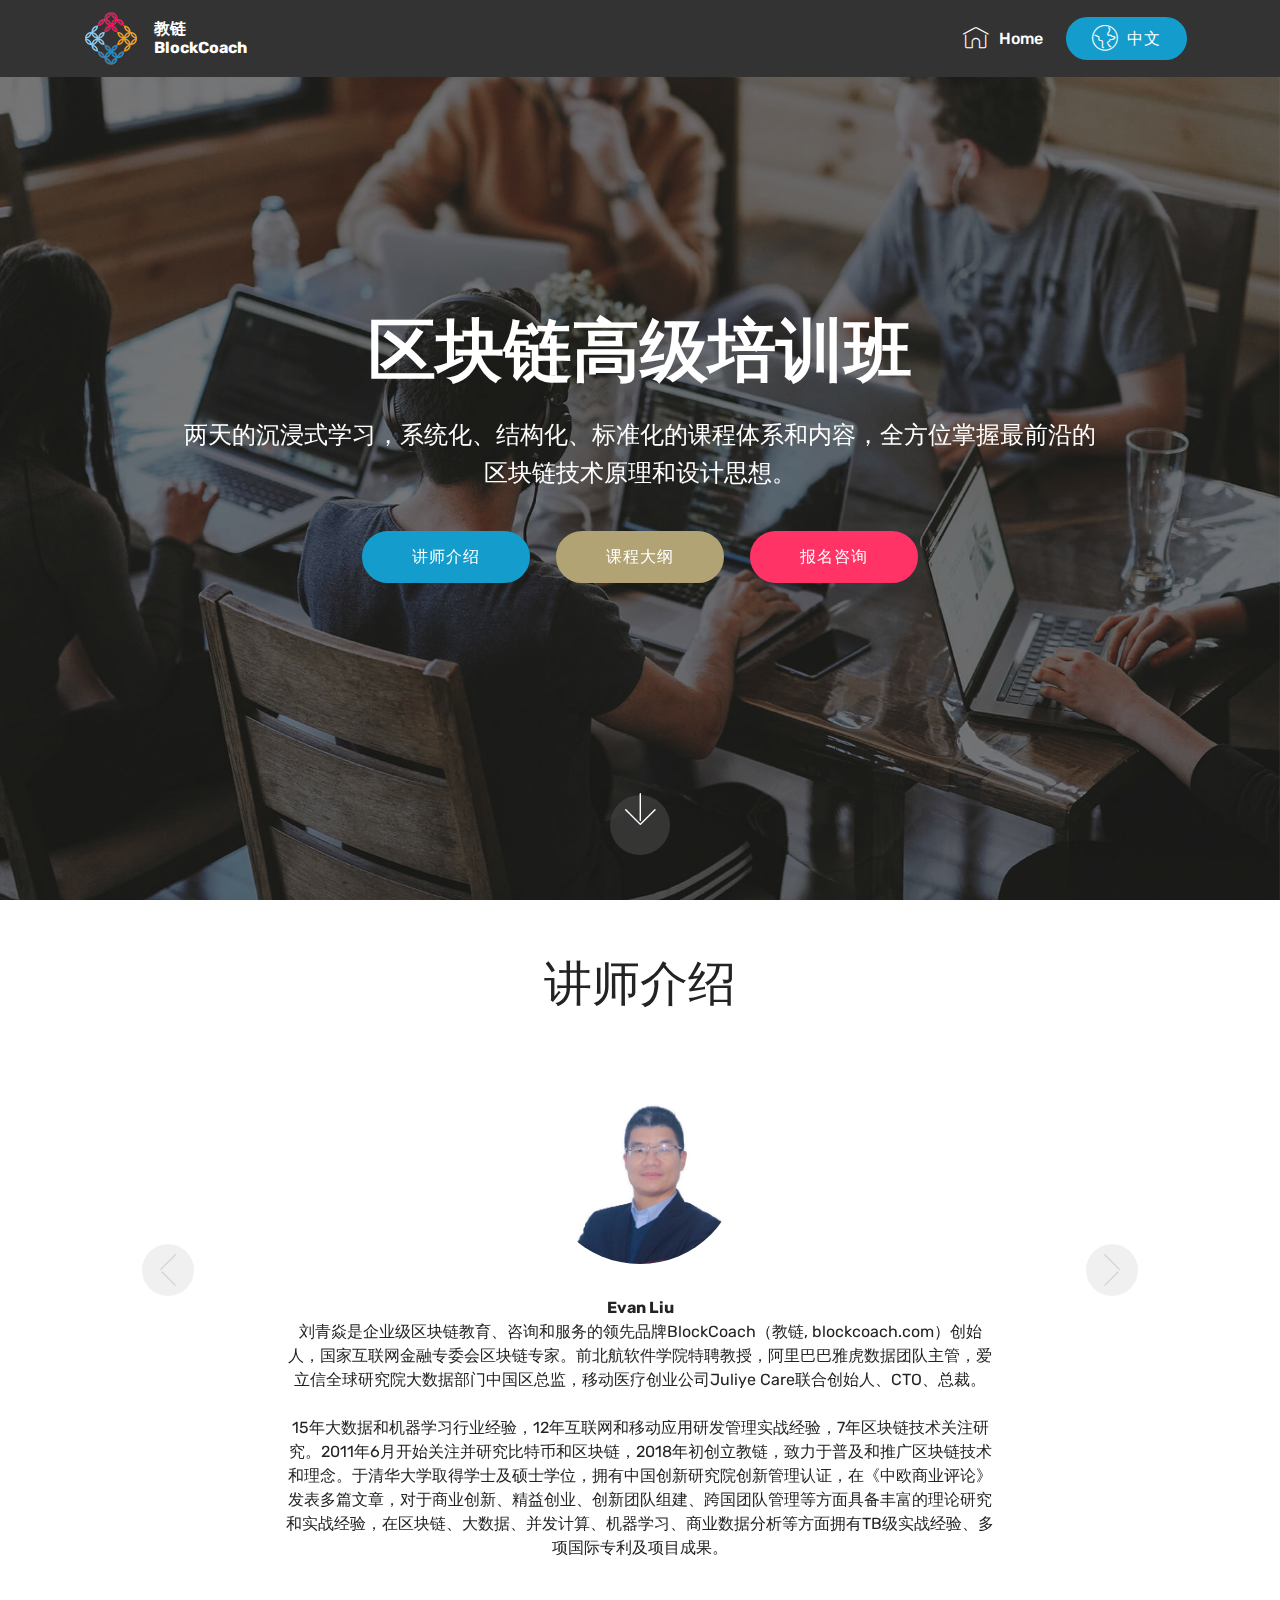
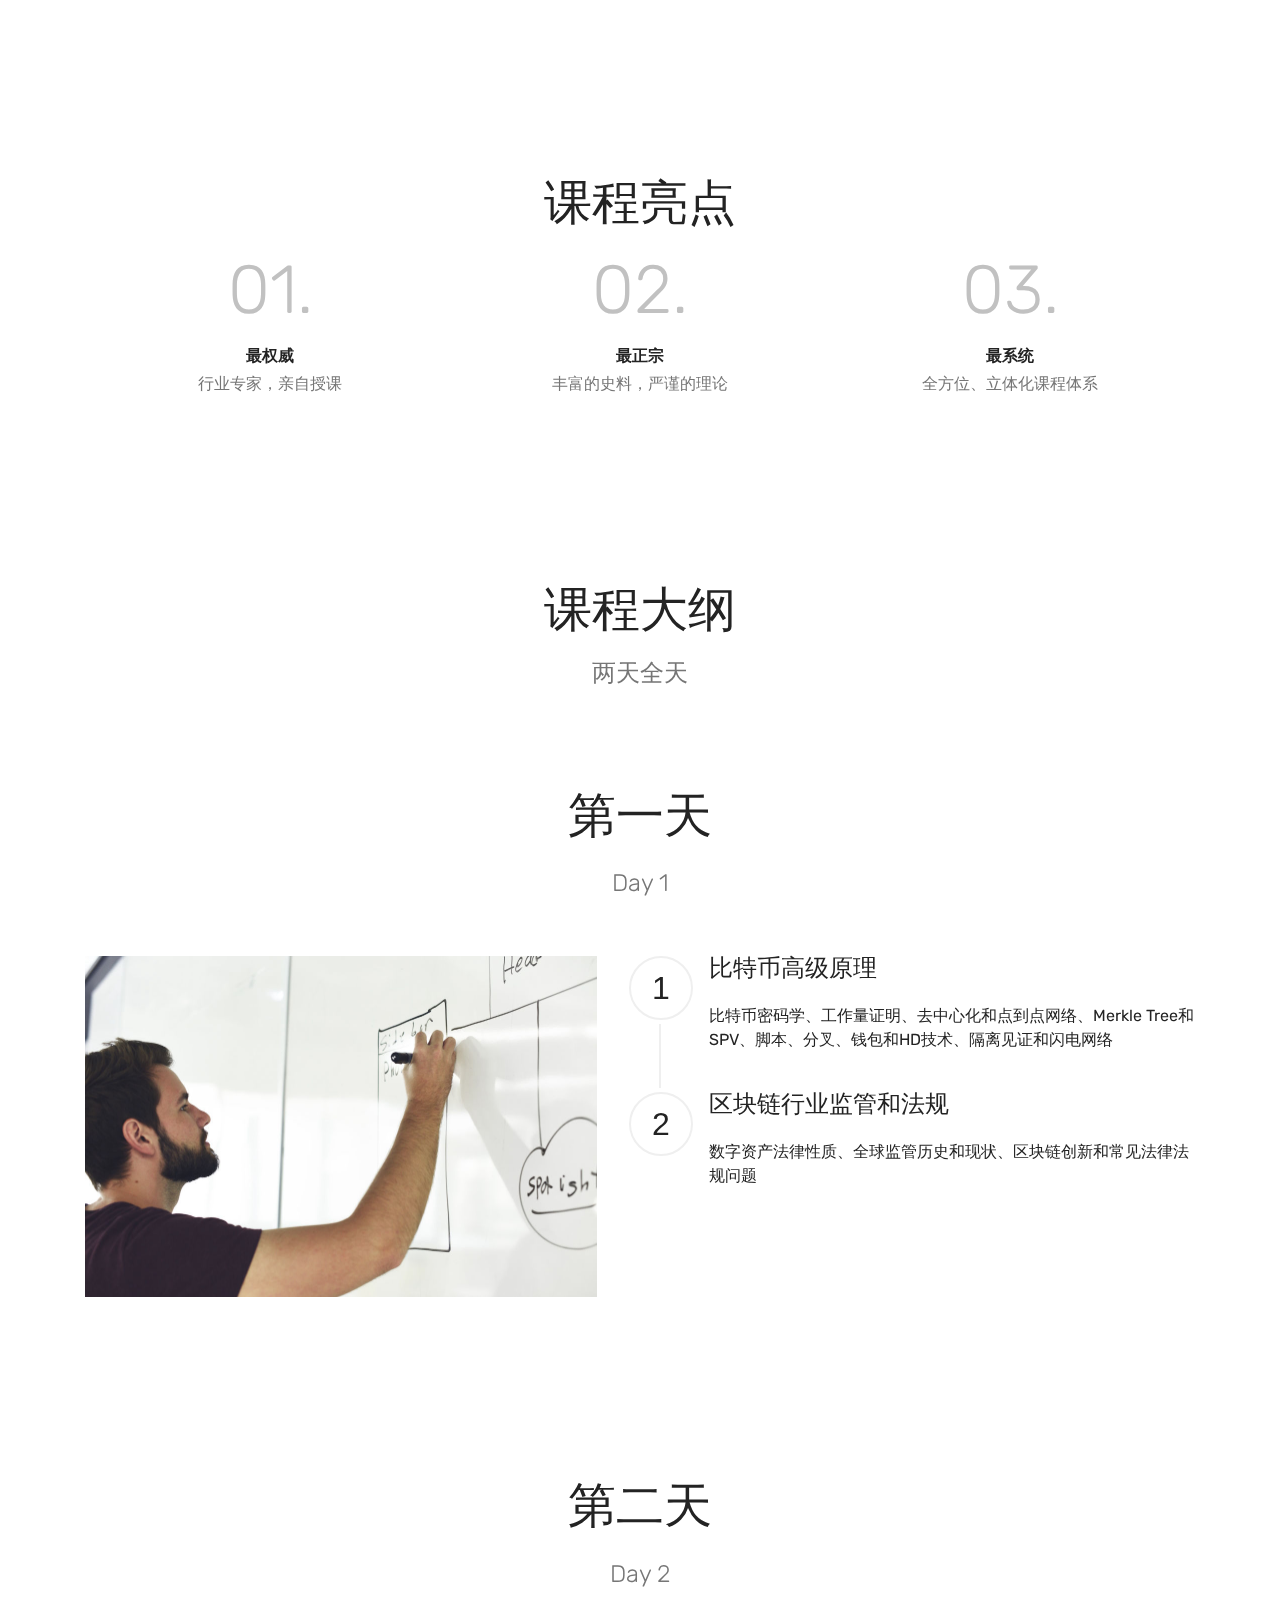
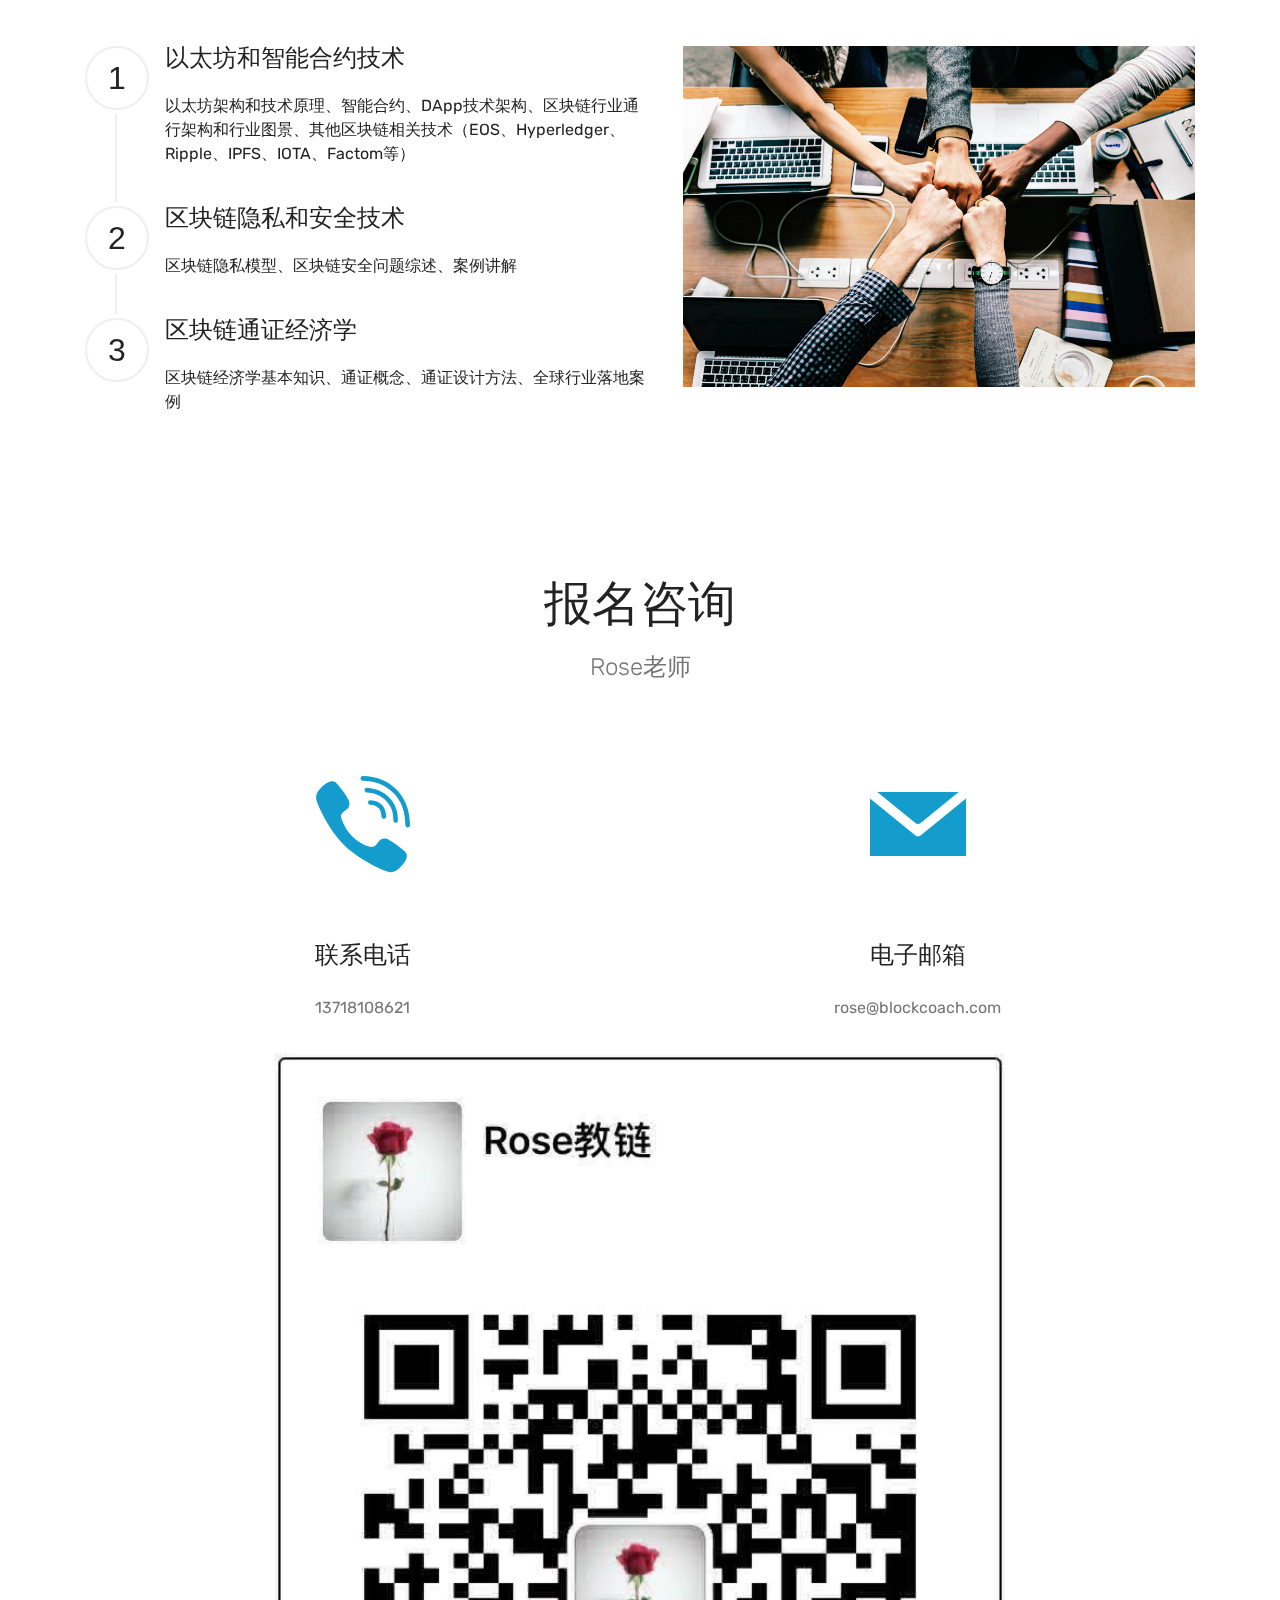
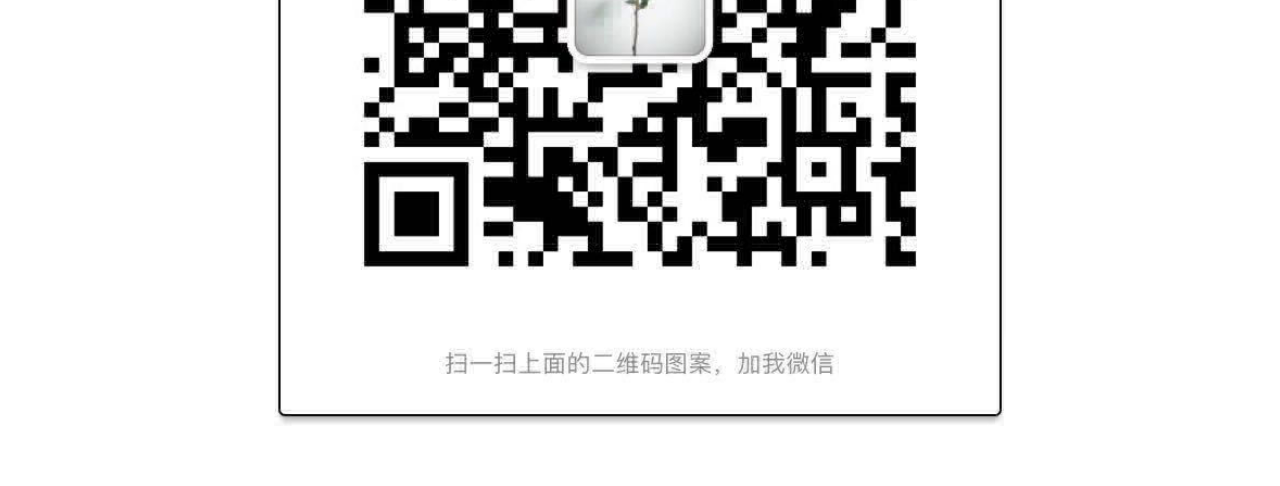
==== commit 1c2f7e79: "fix" ====
--- a/adv_training.html
+++ b/adv_training.html
@@ -9,12 +9,12 @@
   <link rel="shortcut icon" href="assets/images/blockcoach-122x122.png" type="image/x-icon">
   <meta name="description" content="Website Creator Description">
   <title>区块链高级培训班</title>
-  <link rel="stylesheet" href="assets/web/assets/mobirise-icons2/mobirise2.css">
   <link rel="stylesheet" href="assets/web/assets/mobirise-icons/mobirise-icons.css">
   <link rel="stylesheet" href="assets/tether/tether.min.css">
   <link rel="stylesheet" href="assets/bootstrap/css/bootstrap.min.css">
   <link rel="stylesheet" href="assets/bootstrap/css/bootstrap-grid.min.css">
   <link rel="stylesheet" href="assets/bootstrap/css/bootstrap-reboot.min.css">
+  <link rel="stylesheet" href="assets/socicon/css/styles.css">
   <link rel="stylesheet" href="assets/dropdown/css/style.css">
   <link rel="stylesheet" href="assets/theme/css/style.css">
   <link rel="stylesheet" href="assets/mobirise/css/mbr-additional.css" type="text/css">
@@ -57,7 +57,7 @@
     </nav>
 </section>
 
-<section class="engine"><a href="https://mobirise.info">Mobirise</a></section><section class="cid-rkFInvkvGB mbr-fullscreen mbr-parallax-background" id="header2-1q">
+<section class="engine"><a href="https://mobirise.info/n">free simple web templates</a></section><section class="cid-rkFInvkvGB mbr-fullscreen mbr-parallax-background" id="header2-1q">
 
     
 
@@ -70,11 +70,10 @@
                     区块链高级培训班
                 </h1>
                 
-                <p class="mbr-text pb-3 mbr-fonts-style display-5">
-                    通过2天的沉浸式学习，系统化、结构化、标准化的课程体系和内容，全方位掌握最前沿的区块链技术原理和设计思想。
+                <p class="mbr-text pb-3 mbr-fonts-style display-5">两天的沉浸式学习，系统化、结构化、标准化的课程体系和内容，全方位掌握最前沿的区块链技术原理和设计思想。
                 </p>
-                <div class="mbr-section-btn"><a class="btn btn-md btn-primary display-4" href="page3.html#testimonials-slider1-1j">讲师介绍</a>
-                    <a class="btn btn-md btn-danger display-4" href="page3.html#content4-1m">课程大纲</a> <a class="btn btn-md btn-secondary display-4" href="page3.html#features11-1p">报名咨询</a></div>
+                <div class="mbr-section-btn"><a class="btn btn-md btn-primary display-4" href="adv_training.html#testimonials-slider1-20">讲师介绍</a>
+                    <a class="btn btn-md btn-danger display-4" href="adv_training.html#content4-1m">课程大纲</a> <a class="btn btn-md btn-secondary display-4" href="adv_training.html#content4-22">报名咨询</a></div>
             </div>
         </div>
     </div>
@@ -85,7 +84,7 @@
     </div>
 </section>
 
-<section class="carousel slide testimonials-slider cid-rkFwVwuJ9I" data-interval="false" id="testimonials-slider1-1j">
+<section class="carousel slide testimonials-slider cid-rkFVzzgtsf" data-interval="false" id="testimonials-slider1-20">
     
     
 
@@ -93,9 +92,10 @@
 
     <div class="container text-center">
         <h2 class="pb-5 mbr-fonts-style display-2">
-            讲师介绍</h2>
-
-        <div class="carousel slide" role="listbox" data-pause="true" data-keyboard="false" data-ride="carousel" data-interval="5000">
+            讲师介绍
+        </h2>
+
+        <div class="carousel slide" role="listbox" data-pause="true" data-keyboard="false" data-ride="false" data-interval="false">
             <div class="carousel-inner">
                 
                 
@@ -105,13 +105,10 @@
                             <img src="assets/images/wechatimg1425-436x611.jpg" alt="" title="">
                         </div>
                         <div class="user_text pb-3">
-                            <p class="mbr-fonts-style display-7">
-                                刘青焱是企业级区块链教育、咨询和服务的领先品牌BlockCoach（教链, blockcoach.com）创始人，国家互联网金融专委会区块链专家。前北航软件学院特聘教授，阿里巴巴雅虎数据团队主管，爱立信全球研究院大数据部门中国区总监，移动医疗创业公司Juliye Care联合创始人、CTO、总裁。<br><br>15年大数据和机器学习行业经验，12年互联网和移动应用研发管理实战经验，7年区块链技术关注研究。2011年6月开始关注并研究比特币和区块链，2018年初创立教链，致力于普及和推广区块链技术和理念。于清华大学取得学士及硕士学位，拥有中国创新研究院创新管理认证，在《中欧商业评论》发表多篇文章，对于商业创新、精益创业、创新团队组建、跨国团队管理等方面具备丰富的理论研究和实战经验，在区块链、大数据、并发计算、机器学习、商业数据分析等方面拥有TB级实战经验、多项国际专利及项目成果。<br>
-                            </p>
-                        </div>
-                        <div class="user_name mbr-bold pb-2 mbr-fonts-style display-7">
-                            Evan Liu</div>
-                        <div class="user_desk mbr-light mbr-fonts-style display-7">blockcoach CEO</div>
+                            <p class="mbr-fonts-style display-7"><strong>Evan Liu<br></strong>刘青焱是企业级区块链教育、咨询和服务的领先品牌BlockCoach（教链, blockcoach.com）创始人，国家互联网金融专委会区块链专家。前北航软件学院特聘教授，阿里巴巴雅虎数据团队主管，爱立信全球研究院大数据部门中国区总监，移动医疗创业公司Juliye Care联合创始人、CTO、总裁。<br><br>15年大数据和机器学习行业经验，12年互联网和移动应用研发管理实战经验，7年区块链技术关注研究。2011年6月开始关注并研究比特币和区块链，2018年初创立教链，致力于普及和推广区块链技术和理念。于清华大学取得学士及硕士学位，拥有中国创新研究院创新管理认证，在《中欧商业评论》发表多篇文章，对于商业创新、精益创业、创新团队组建、跨国团队管理等方面具备丰富的理论研究和实战经验，在区块链、大数据、并发计算、机器学习、商业数据分析等方面拥有TB级实战经验、多项国际专利及项目成果。</p>
+                        </div>
+                        
+                        
                     </div>
                 </div></div>
 
@@ -340,77 +337,92 @@
     </div>
 </section>
 
-<section class="features11 cid-rkFGO8TgEP" id="features11-1p">
-
-    
-
-    
-
-    <div class="container">   
-        <div class="col-md-12">
-            <div class="media-container-row">
-                <div class="mbr-figure m-auto" style="width: 50%;">
-                    <img src="assets/images/qr-rose-674x896.jpg" alt="Mobirise" title="">
-                </div>
-                <div class=" align-left aside-content">
-                    <h2 class="mbr-title pt-2 mbr-fonts-style display-2">报名咨询</h2>
-                    <div class="mbr-section-text">
-                        <p class="mbr-text mb-5 pt-3 mbr-light mbr-fonts-style display-5">扫描左侧微信二维码，咨询Rose老师报名。</p>
-                    </div>
-
-                    <div class="block-content">
-                        <div class="card p-3 pr-3">
-                            <div class="media">
-                                <div class=" align-self-center card-img pb-3">
-                                    <span class="mbr-iconfont mobi-mbri-phone mobi-mbri" style="font-size: 40px;"></span>
-                                </div>     
-                                <div class="media-body">
-                                    <h4 class="card-title mbr-fonts-style display-7">
-                                        联系电话</h4>
-                                </div>
-                            </div>                
-
-                            <div class="card-box">
-                                <p class="block-text mbr-fonts-style display-7">
-                                   13718108621</p>
-                            </div>
-                        </div>
-
-                        <div class="card p-3 pr-3">
-                            <div class="media">
-                                <div class="align-self-center card-img pb-3">
-                                    <span class="mbr-iconfont mobi-mbri-letter mobi-mbri" style="font-size: 40px;"></span>
-                                </div>     
-                                <div class="media-body">
-                                    <h4 class="card-title mbr-fonts-style display-7">
-                                        联系邮箱</h4>
-                                </div>
-                            </div>                
-
-                            <div class="card-box">
-                                <p class="block-text mbr-fonts-style display-7">
-                                    rose@blockcoach.com</p>
-                            </div>
-                        </div>
-                    </div>
-                </div>
-            </div>
-        </div> 
-    </div>          
+<section class="mbr-section content4 cid-rkFXUS3vsR" id="content4-22">
+
+    
+
+    <div class="container">
+        <div class="media-container-row">
+            <div class="title col-12 col-md-8">
+                <h2 class="align-center pb-3 mbr-fonts-style display-2">
+                    报名咨询
+                </h2>
+                <h3 class="mbr-section-subtitle align-center mbr-light mbr-fonts-style display-5">
+                    Rose老师
+                </h3>
+                
+            </div>
+        </div>
+    </div>
+</section>
+
+<section class="features1 cid-rkFXDFRjLQ" id="features1-21">
+    
+    
+
+    
+    <div class="container">
+        <div class="media-container-row">
+
+            <div class="card p-3 col-12 col-md-6">
+                <div class="card-img pb-3">
+                    <span class="mbr-iconfont socicon-viber socicon"></span>
+                </div>
+                <div class="card-box">
+                    <h4 class="card-title py-3 mbr-fonts-style display-5">
+                        联系电话</h4>
+                    <p class="mbr-text mbr-fonts-style display-7">
+                        13718108621
+                    </p>
+                </div>
+            </div>
+
+            <div class="card p-3 col-12 col-md-6">
+                <div class="card-img pb-3">
+                    <span class="mbr-iconfont socicon-mail socicon"></span>
+                </div>
+                <div class="card-box">
+                    <h4 class="card-title py-3 mbr-fonts-style display-5">电子邮箱</h4>
+                    <p class="mbr-text mbr-fonts-style display-7">
+                        rose@blockcoach.com
+                    </p>
+                </div>
+            </div>
+
+            
+
+            
+
+        </div>
+
+    </div>
+
+</section>
+
+<section class="cid-rkFR8biuHA" id="image1-1v">
+
+    
+
+    <figure class="mbr-figure container">
+        <div class="image-block" style="width: 66%;">
+            <img src="assets/images/qr-rose-674x896.jpg" width="1400" alt="Mobirise" title="">
+            
+        </div>
+    </figure>
 </section>
 
 
   <script src="assets/web/assets/jquery/jquery.min.js"></script>
+  <script src="assets/popper/popper.min.js"></script>
   <script src="assets/tether/tether.min.js"></script>
-  <script src="assets/popper/popper.min.js"></script>
   <script src="assets/bootstrap/js/bootstrap.min.js"></script>
+  <script src="assets/smoothscroll/smooth-scroll.js"></script>
   <script src="assets/parallax/jarallax.min.js"></script>
+  <script src="assets/mbr-testimonials-slider/mbr-testimonials-slider.js"></script>
   <script src="assets/dropdown/js/script.min.js"></script>
-  <script src="assets/smoothscroll/smooth-scroll.js"></script>
+  <script src="assets/touchswipe/jquery.touch-swipe.min.js"></script>
+  <script src="assets/viewportchecker/jquery.viewportchecker.js"></script>
   <script src="assets/bootstrapcarouselswipe/bootstrap-carousel-swipe.js"></script>
-  <script src="assets/mbr-testimonials-slider/mbr-testimonials-slider.js"></script>
-  <script src="assets/viewportchecker/jquery.viewportchecker.js"></script>
-  <script src="assets/touchswipe/jquery.touch-swipe.min.js"></script>
   <script src="assets/theme/js/script.js"></script>
   
   
--- a/assets/socicon/css/styles.css
+++ b/assets/socicon/css/styles.css
@@ -0,0 +1,544 @@
+@charset "UTF-8";
+
+@font-face {
+  font-family: "socicon";
+  src:url("../fonts/socicon.eot");
+  src:url("../fonts/socicon.eot?#iefix") format("embedded-opentype"),
+    url("../fonts/socicon.woff") format("woff"),
+    url("../fonts/socicon.ttf") format("truetype"),
+    url("../fonts/socicon.svg#socicon") format("svg");
+  font-weight: normal;
+  font-style: normal;
+
+}
+
+[data-icon]:before {
+  font-family: "socicon" !important;
+  content: attr(data-icon);
+  font-style: normal !important;
+  font-weight: normal !important;
+  font-variant: normal !important;
+  text-transform: none !important;
+  speak: none;
+  line-height: 1;
+  -webkit-font-smoothing: antialiased;
+  -moz-osx-font-smoothing: grayscale;
+}
+
+[class^="socicon-"]:before,
+[class*=" socicon-"]:before {
+  font-family: "socicon" !important;
+  font-style: normal !important;
+  font-weight: normal !important;
+  font-variant: normal !important;
+  text-transform: none !important;
+  speak: none;
+  line-height: 1;
+  -webkit-font-smoothing: antialiased;
+  -moz-osx-font-smoothing: grayscale;
+}
+
+.socicon-modelmayhem:before {
+  content: "\e000";
+}
+.socicon-mixcloud:before {
+  content: "\e001";
+}
+.socicon-drupal:before {
+  content: "\e002";
+}
+.socicon-swarm:before {
+  content: "\e003";
+}
+.socicon-istock:before {
+  content: "\e004";
+}
+.socicon-yammer:before {
+  content: "\e005";
+}
+.socicon-ello:before {
+  content: "\e006";
+}
+.socicon-stackoverflow:before {
+  content: "\e007";
+}
+.socicon-persona:before {
+  content: "\e008";
+}
+.socicon-triplej:before {
+  content: "\e009";
+}
+.socicon-houzz:before {
+  content: "\e00a";
+}
+.socicon-rss:before {
+  content: "\e00b";
+}
+.socicon-paypal:before {
+  content: "\e00c";
+}
+.socicon-odnoklassniki:before {
+  content: "\e00d";
+}
+.socicon-airbnb:before {
+  content: "\e00e";
+}
+.socicon-periscope:before {
+  content: "\e00f";
+}
+.socicon-outlook:before {
+  content: "\e010";
+}
+.socicon-coderwall:before {
+  content: "\e011";
+}
+.socicon-tripadvisor:before {
+  content: "\e012";
+}
+.socicon-appnet:before {
+  content: "\e013";
+}
+.socicon-goodreads:before {
+  content: "\e014";
+}
+.socicon-tripit:before {
+  content: "\e015";
+}
+.socicon-lanyrd:before {
+  content: "\e016";
+}
+.socicon-slideshare:before {
+  content: "\e017";
+}
+.socicon-buffer:before {
+  content: "\e018";
+}
+.socicon-disqus:before {
+  content: "\e019";
+}
+.socicon-vkontakte:before {
+  content: "\e01a";
+}
+.socicon-whatsapp:before {
+  content: "\e01b";
+}
+.socicon-patreon:before {
+  content: "\e01c";
+}
+.socicon-storehouse:before {
+  content: "\e01d";
+}
+.socicon-pocket:before {
+  content: "\e01e";
+}
+.socicon-mail:before {
+  content: "\e01f";
+}
+.socicon-blogger:before {
+  content: "\e020";
+}
+.socicon-technorati:before {
+  content: "\e021";
+}
+.socicon-reddit:before {
+  content: "\e022";
+}
+.socicon-dribbble:before {
+  content: "\e023";
+}
+.socicon-stumbleupon:before {
+  content: "\e024";
+}
+.socicon-digg:before {
+  content: "\e025";
+}
+.socicon-envato:before {
+  content: "\e026";
+}
+.socicon-behance:before {
+  content: "\e027";
+}
+.socicon-delicious:before {
+  content: "\e028";
+}
+.socicon-deviantart:before {
+  content: "\e029";
+}
+.socicon-forrst:before {
+  content: "\e02a";
+}
+.socicon-play:before {
+  content: "\e02b";
+}
+.socicon-zerply:before {
+  content: "\e02c";
+}
+.socicon-wikipedia:before {
+  content: "\e02d";
+}
+.socicon-apple:before {
+  content: "\e02e";
+}
+.socicon-flattr:before {
+  content: "\e02f";
+}
+.socicon-github:before {
+  content: "\e030";
+}
+.socicon-renren:before {
+  content: "\e031";
+}
+.socicon-friendfeed:before {
+  content: "\e032";
+}
+.socicon-newsvine:before {
+  content: "\e033";
+}
+.socicon-identica:before {
+  content: "\e034";
+}
+.socicon-bebo:before {
+  content: "\e035";
+}
+.socicon-zynga:before {
+  content: "\e036";
+}
+.socicon-steam:before {
+  content: "\e037";
+}
+.socicon-xbox:before {
+  content: "\e038";
+}
+.socicon-windows:before {
+  content: "\e039";
+}
+.socicon-qq:before {
+  content: "\e03a";
+}
+.socicon-douban:before {
+  content: "\e03b";
+}
+.socicon-meetup:before {
+  content: "\e03c";
+}
+.socicon-playstation:before {
+  content: "\e03d";
+}
+.socicon-android:before {
+  content: "\e03e";
+}
+.socicon-snapchat:before {
+  content: "\e03f";
+}
+.socicon-twitter:before {
+  content: "\e040";
+}
+.socicon-facebook:before {
+  content: "\e041";
+}
+.socicon-googleplus:before {
+  content: "\e042";
+}
+.socicon-pinterest:before {
+  content: "\e043";
+}
+.socicon-foursquare:before {
+  content: "\e044";
+}
+.socicon-yahoo:before {
+  content: "\e045";
+}
+.socicon-skype:before {
+  content: "\e046";
+}
+.socicon-yelp:before {
+  content: "\e047";
+}
+.socicon-feedburner:before {
+  content: "\e048";
+}
+.socicon-linkedin:before {
+  content: "\e049";
+}
+.socicon-viadeo:before {
+  content: "\e04a";
+}
+.socicon-xing:before {
+  content: "\e04b";
+}
+.socicon-myspace:before {
+  content: "\e04c";
+}
+.socicon-soundcloud:before {
+  content: "\e04d";
+}
+.socicon-spotify:before {
+  content: "\e04e";
+}
+.socicon-grooveshark:before {
+  content: "\e04f";
+}
+.socicon-lastfm:before {
+  content: "\e050";
+}
+.socicon-youtube:before {
+  content: "\e051";
+}
+.socicon-vimeo:before {
+  content: "\e052";
+}
+.socicon-dailymotion:before {
+  content: "\e053";
+}
+.socicon-vine:before {
+  content: "\e054";
+}
+.socicon-flickr:before {
+  content: "\e055";
+}
+.socicon-500px:before {
+  content: "\e056";
+}
+.socicon-wordpress:before {
+  content: "\e058";
+}
+.socicon-tumblr:before {
+  content: "\e059";
+}
+.socicon-twitch:before {
+  content: "\e05a";
+}
+.socicon-8tracks:before {
+  content: "\e05b";
+}
+.socicon-amazon:before {
+  content: "\e05c";
+}
+.socicon-icq:before {
+  content: "\e05d";
+}
+.socicon-smugmug:before {
+  content: "\e05e";
+}
+.socicon-ravelry:before {
+  content: "\e05f";
+}
+.socicon-weibo:before {
+  content: "\e060";
+}
+.socicon-baidu:before {
+  content: "\e061";
+}
+.socicon-angellist:before {
+  content: "\e062";
+}
+.socicon-ebay:before {
+  content: "\e063";
+}
+.socicon-imdb:before {
+  content: "\e064";
+}
+.socicon-stayfriends:before {
+  content: "\e065";
+}
+.socicon-residentadvisor:before {
+  content: "\e066";
+}
+.socicon-google:before {
+  content: "\e067";
+}
+.socicon-yandex:before {
+  content: "\e068";
+}
+.socicon-sharethis:before {
+  content: "\e069";
+}
+.socicon-bandcamp:before {
+  content: "\e06a";
+}
+.socicon-itunes:before {
+  content: "\e06b";
+}
+.socicon-deezer:before {
+  content: "\e06c";
+}
+.socicon-telegram:before {
+  content: "\e06e";
+}
+.socicon-openid:before {
+  content: "\e06f";
+}
+.socicon-amplement:before {
+  content: "\e070";
+}
+.socicon-viber:before {
+  content: "\e071";
+}
+.socicon-zomato:before {
+  content: "\e072";
+}
+.socicon-draugiem:before {
+  content: "\e074";
+}
+.socicon-endomodo:before {
+  content: "\e075";
+}
+.socicon-filmweb:before {
+  content: "\e076";
+}
+.socicon-stackexchange:before {
+  content: "\e077";
+}
+.socicon-wykop:before {
+  content: "\e078";
+}
+.socicon-teamspeak:before {
+  content: "\e079";
+}
+.socicon-teamviewer:before {
+  content: "\e07a";
+}
+.socicon-ventrilo:before {
+  content: "\e07b";
+}
+.socicon-younow:before {
+  content: "\e07c";
+}
+.socicon-raidcall:before {
+  content: "\e07d";
+}
+.socicon-mumble:before {
+  content: "\e07e";
+}
+.socicon-medium:before {
+  content: "\e06d";
+}
+.socicon-bebee:before {
+  content: "\e07f";
+}
+.socicon-hitbox:before {
+  content: "\e080";
+}
+.socicon-reverbnation:before {
+  content: "\e081";
+}
+.socicon-formulr:before {
+  content: "\e082";
+}
+.socicon-instagram:before {
+  content: "\e057";
+}
+.socicon-battlenet:before {
+  content: "\e083";
+}
+.socicon-chrome:before {
+  content: "\e084";
+}
+.socicon-discord:before {
+  content: "\e086";
+}
+.socicon-issuu:before {
+  content: "\e087";
+}
+.socicon-macos:before {
+  content: "\e088";
+}
+.socicon-firefox:before {
+  content: "\e089";
+}
+.socicon-opera:before {
+  content: "\e08d";
+}
+.socicon-keybase:before {
+  content: "\e090";
+}
+.socicon-alliance:before {
+  content: "\e091";
+}
+.socicon-livejournal:before {
+  content: "\e092";
+}
+.socicon-googlephotos:before {
+  content: "\e093";
+}
+.socicon-horde:before {
+  content: "\e094";
+}
+.socicon-etsy:before {
+  content: "\e095";
+}
+.socicon-zapier:before {
+  content: "\e096";
+}
+.socicon-google-scholar:before {
+  content: "\e097";
+}
+.socicon-researchgate:before {
+  content: "\e098";
+}
+.socicon-wechat:before {
+  content: "\e099";
+}
+.socicon-strava:before {
+  content: "\e09a";
+}
+.socicon-line:before {
+  content: "\e09b";
+}
+.socicon-lyft:before {
+  content: "\e09c";
+}
+.socicon-uber:before {
+  content: "\e09d";
+}
+.socicon-songkick:before {
+  content: "\e09e";
+}
+.socicon-viewbug:before {
+  content: "\e09f";
+}
+.socicon-googlegroups:before {
+  content: "\e0a0";
+}
+.socicon-quora:before {
+  content: "\e073";
+}
+.socicon-diablo:before {
+  content: "\e085";
+}
+.socicon-blizzard:before {
+  content: "\e0a1";
+}
+.socicon-hearthstone:before {
+  content: "\e08b";
+}
+.socicon-heroes:before {
+  content: "\e08a";
+}
+.socicon-overwatch:before {
+  content: "\e08c";
+}
+.socicon-warcraft:before {
+  content: "\e08e";
+}
+.socicon-starcraft:before {
+  content: "\e08f";
+}
+.socicon-beam:before {
+  content: "\e0a2";
+}
+.socicon-curse:before {
+  content: "\e0a3";
+}
+.socicon-player:before {
+  content: "\e0a4";
+}
+.socicon-streamjar:before {
+  content: "\e0a5";
+}
+.socicon-nintendo:before {
+  content: "\e0a6";
+}
+.socicon-hellocoton:before {
+  content: "\e0a7";
+}
--- a/assets/mobirise/css/mbr-additional.css
+++ b/assets/mobirise/css/mbr-additional.css
@@ -3394,6 +3394,55 @@
 .cid-rkFInvkvGB {
   background-image: url("../../../assets/images/background4.jpg");
 }
+.cid-rkFVzzgtsf {
+  padding-top: 60px;
+  padding-bottom: 60px;
+  background-color: #ffffff;
+}
+.cid-rkFVzzgtsf .carousel-item {
+  justify-content: center;
+  -webkit-justify-content: center;
+}
+.cid-rkFVzzgtsf .carousel-item.active,
+.cid-rkFVzzgtsf .carousel-item-next,
+.cid-rkFVzzgtsf .carousel-item-prev {
+  display: flex;
+}
+.cid-rkFVzzgtsf .carousel-controls a {
+  transition: opacity .5s;
+  font-size: 2rem;
+}
+.cid-rkFVzzgtsf .carousel-controls a span {
+  position: absolute;
+  top: 180px;
+  padding: 10px;
+  border-radius: 50%;
+  color: #585858;
+  background: #c8c6c6;
+  opacity: .5;
+}
+.cid-rkFVzzgtsf .carousel-controls a:hover span {
+  opacity: 1;
+}
+.cid-rkFVzzgtsf .user_image {
+  width: 200px;
+  height: 200px;
+  margin-bottom: 1.6rem;
+  overflow: hidden;
+  border-radius: 50%;
+  margin: 0 auto 2rem auto;
+}
+.cid-rkFVzzgtsf .user_image img {
+  width: 100%;
+  min-width: 100%;
+  min-height: 100%;
+}
+@media (max-width: 230px) {
+  .cid-rkFVzzgtsf .user_image {
+    width: 100%;
+    height: auto;
+  }
+}
 .cid-qTkzRZLJNu .navbar {
   padding: .5rem 0;
   background: #333333;
@@ -3775,55 +3824,6 @@
 .cid-qTkzRZLJNu .dropdown-item:hover {
   color: #c1c1c1 !important;
 }
-.cid-rkFwVwuJ9I {
-  padding-top: 60px;
-  padding-bottom: 60px;
-  background-color: #ffffff;
-}
-.cid-rkFwVwuJ9I .carousel-item {
-  justify-content: center;
-  -webkit-justify-content: center;
-}
-.cid-rkFwVwuJ9I .carousel-item.active,
-.cid-rkFwVwuJ9I .carousel-item-next,
-.cid-rkFwVwuJ9I .carousel-item-prev {
-  display: flex;
-}
-.cid-rkFwVwuJ9I .carousel-controls a {
-  transition: opacity .5s;
-  font-size: 2rem;
-}
-.cid-rkFwVwuJ9I .carousel-controls a span {
-  position: absolute;
-  top: 180px;
-  padding: 10px;
-  border-radius: 50%;
-  color: #585858;
-  background: #c8c6c6;
-  opacity: .5;
-}
-.cid-rkFwVwuJ9I .carousel-controls a:hover span {
-  opacity: 1;
-}
-.cid-rkFwVwuJ9I .user_image {
-  width: 200px;
-  height: 200px;
-  margin-bottom: 1.6rem;
-  overflow: hidden;
-  border-radius: 50%;
-  margin: 0 auto 2rem auto;
-}
-.cid-rkFwVwuJ9I .user_image img {
-  width: 100%;
-  min-width: 100%;
-  min-height: 100%;
-}
-@media (max-width: 230px) {
-  .cid-rkFwVwuJ9I .user_image {
-    width: 100%;
-    height: auto;
-  }
-}
 .cid-rkFzIzBlt2 {
   padding-top: 90px;
   padding-bottom: 90px;
@@ -3861,7 +3861,7 @@
 }
 .cid-rkFDTkW5YD {
   padding-top: 60px;
-  padding-bottom: 60px;
+  padding-bottom: 0px;
   background-color: #ffffff;
 }
 .cid-rkFDTkW5YD .mbr-section-subtitle {
@@ -3989,65 +3989,50 @@
   -webkit-flex-direction: row-reverse;
   flex-direction: row-reverse;
 }
-.cid-rkFGO8TgEP {
-  padding-top: 90px;
-  padding-bottom: 90px;
+.cid-rkFXUS3vsR {
+  padding-top: 60px;
+  padding-bottom: 60px;
   background-color: #ffffff;
 }
-.cid-rkFGO8TgEP h2 {
-  text-align: left;
-}
-.cid-rkFGO8TgEP h4 {
-  text-align: left;
-  font-weight: 500;
-}
-.cid-rkFGO8TgEP p {
+.cid-rkFXUS3vsR .mbr-section-subtitle {
   color: #767676;
-  text-align: left;
-}
-.cid-rkFGO8TgEP .aside-content {
-  flex-basis: 100%;
-  -webkit-flex-basis: 100%;
-}
-.cid-rkFGO8TgEP .block-content {
-  display: -webkit-flex;
-  flex-direction: column;
-  -webkit-flex-direction: column;
-  word-break: break-word;
-}
-.cid-rkFGO8TgEP .media {
-  margin: initial;
-  align-items: center;
-  -webkit-align-items: center;
-}
-.cid-rkFGO8TgEP .mbr-figure {
-  align-self: flex-start;
-  -webkit-align-self: flex-start;
-  -webkit-flex-shrink: 0;
-  flex-shrink: 0;
-}
-.cid-rkFGO8TgEP .card-img {
-  padding-right: 2rem;
-  width: auto;
-}
-.cid-rkFGO8TgEP .card-img span {
-  font-size: 72px;
-  color: #707070;
-}
-@media (min-width: 992px) {
-  .cid-rkFGO8TgEP .mbr-figure {
-    padding-right: 4rem;
-  }
-}
-@media (max-width: 991px) {
-  .cid-rkFGO8TgEP .mbr-figure {
-    padding-right: 0;
-    padding-bottom: 1rem;
-    margin-bottom: 2rem;
-  }
-}
-@media (max-width: 300px) {
-  .cid-rkFGO8TgEP .card-img span {
-    font-size: 40px !important;
-  }
-}
+}
+.cid-rkFXDFRjLQ {
+  padding-top: 0px;
+  padding-bottom: 0px;
+  background-color: #ffffff;
+}
+.cid-rkFXDFRjLQ .mbr-text {
+  color: #767676;
+}
+.cid-rkFXDFRjLQ h4 {
+  text-align: center;
+}
+.cid-rkFXDFRjLQ p {
+  text-align: center;
+}
+.cid-rkFXDFRjLQ .card-img span {
+  font-size: 96px;
+  color: #149dcc;
+}
+.cid-rkFR8biuHA {
+  background: #ffffff;
+  padding-top: 0px;
+  padding-bottom: 60px;
+}
+.cid-rkFR8biuHA .image-block {
+  margin: auto;
+}
+.cid-rkFR8biuHA figcaption {
+  position: relative;
+}
+.cid-rkFR8biuHA figcaption div {
+  position: absolute;
+  bottom: 0;
+  width: 100%;
+}
+@media (max-width: 768px) {
+  .cid-rkFR8biuHA .image-block {
+    width: 100% !important;
+  }
+}
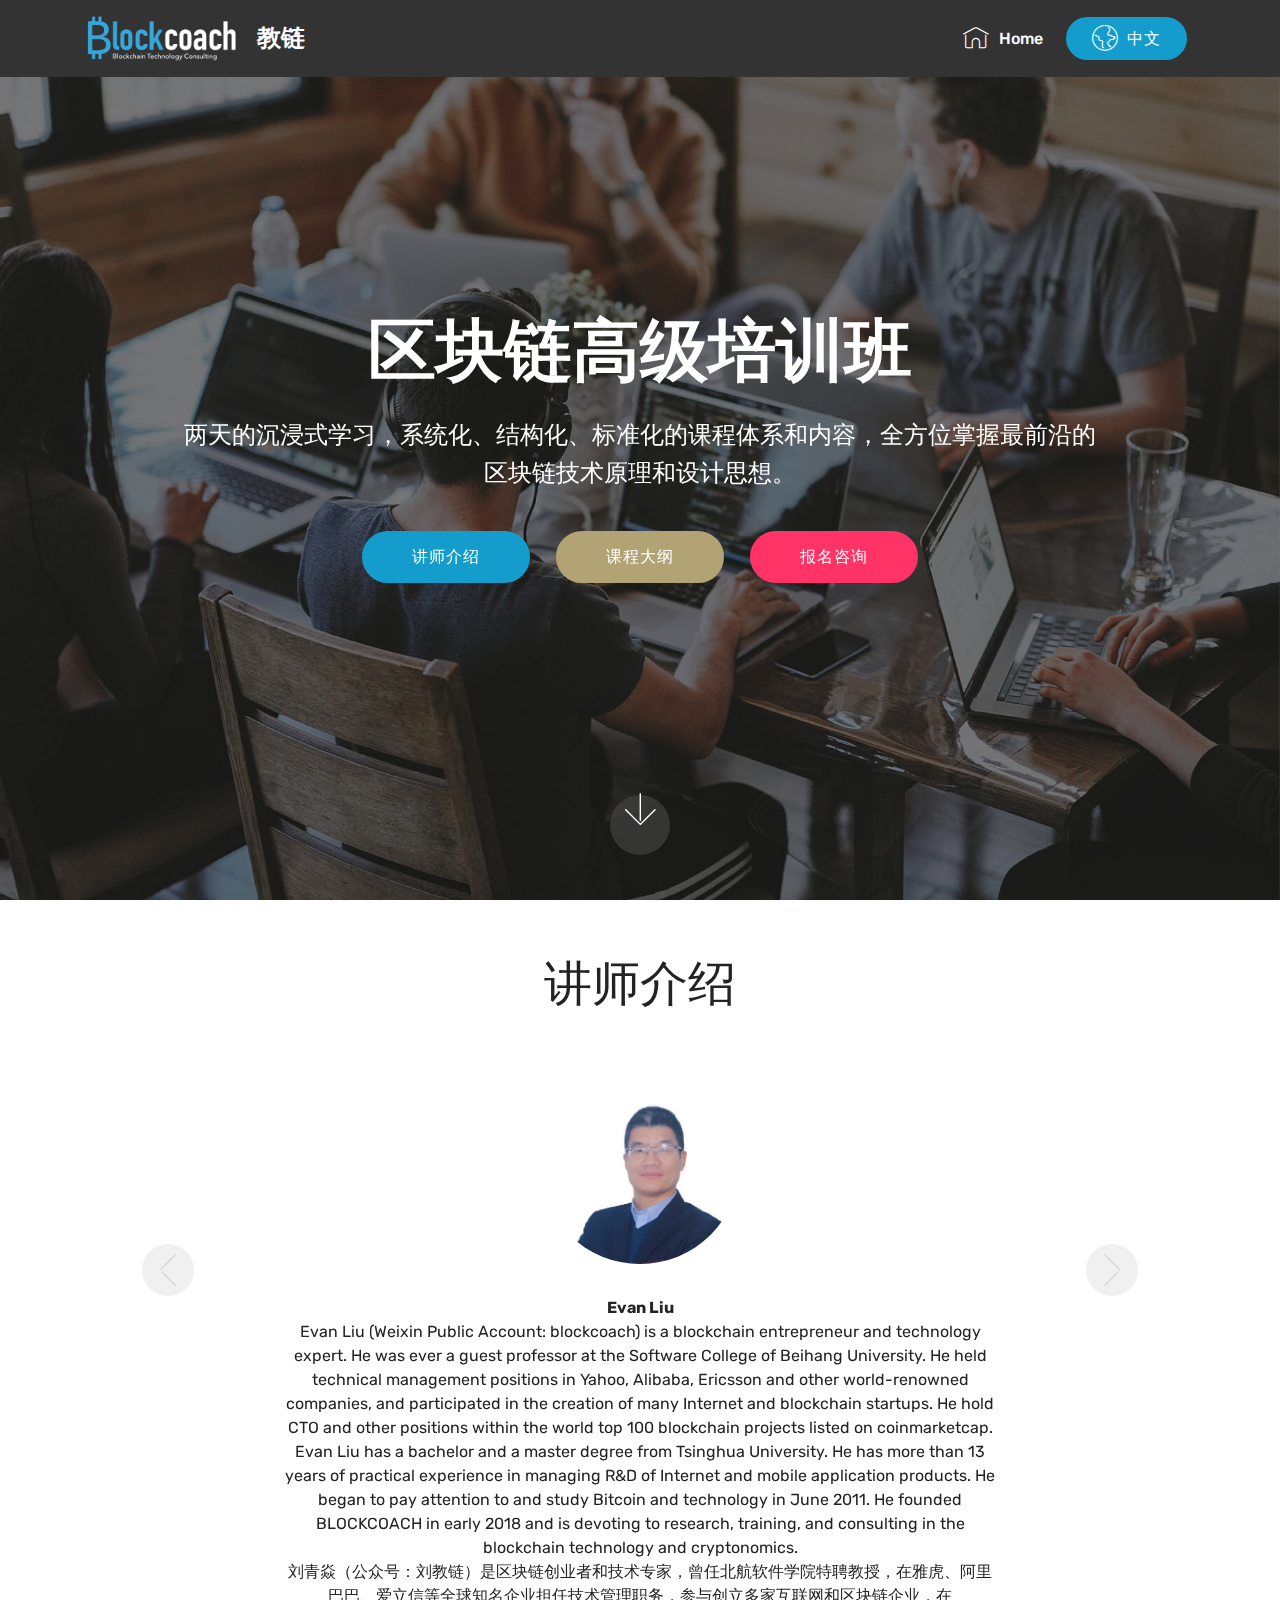
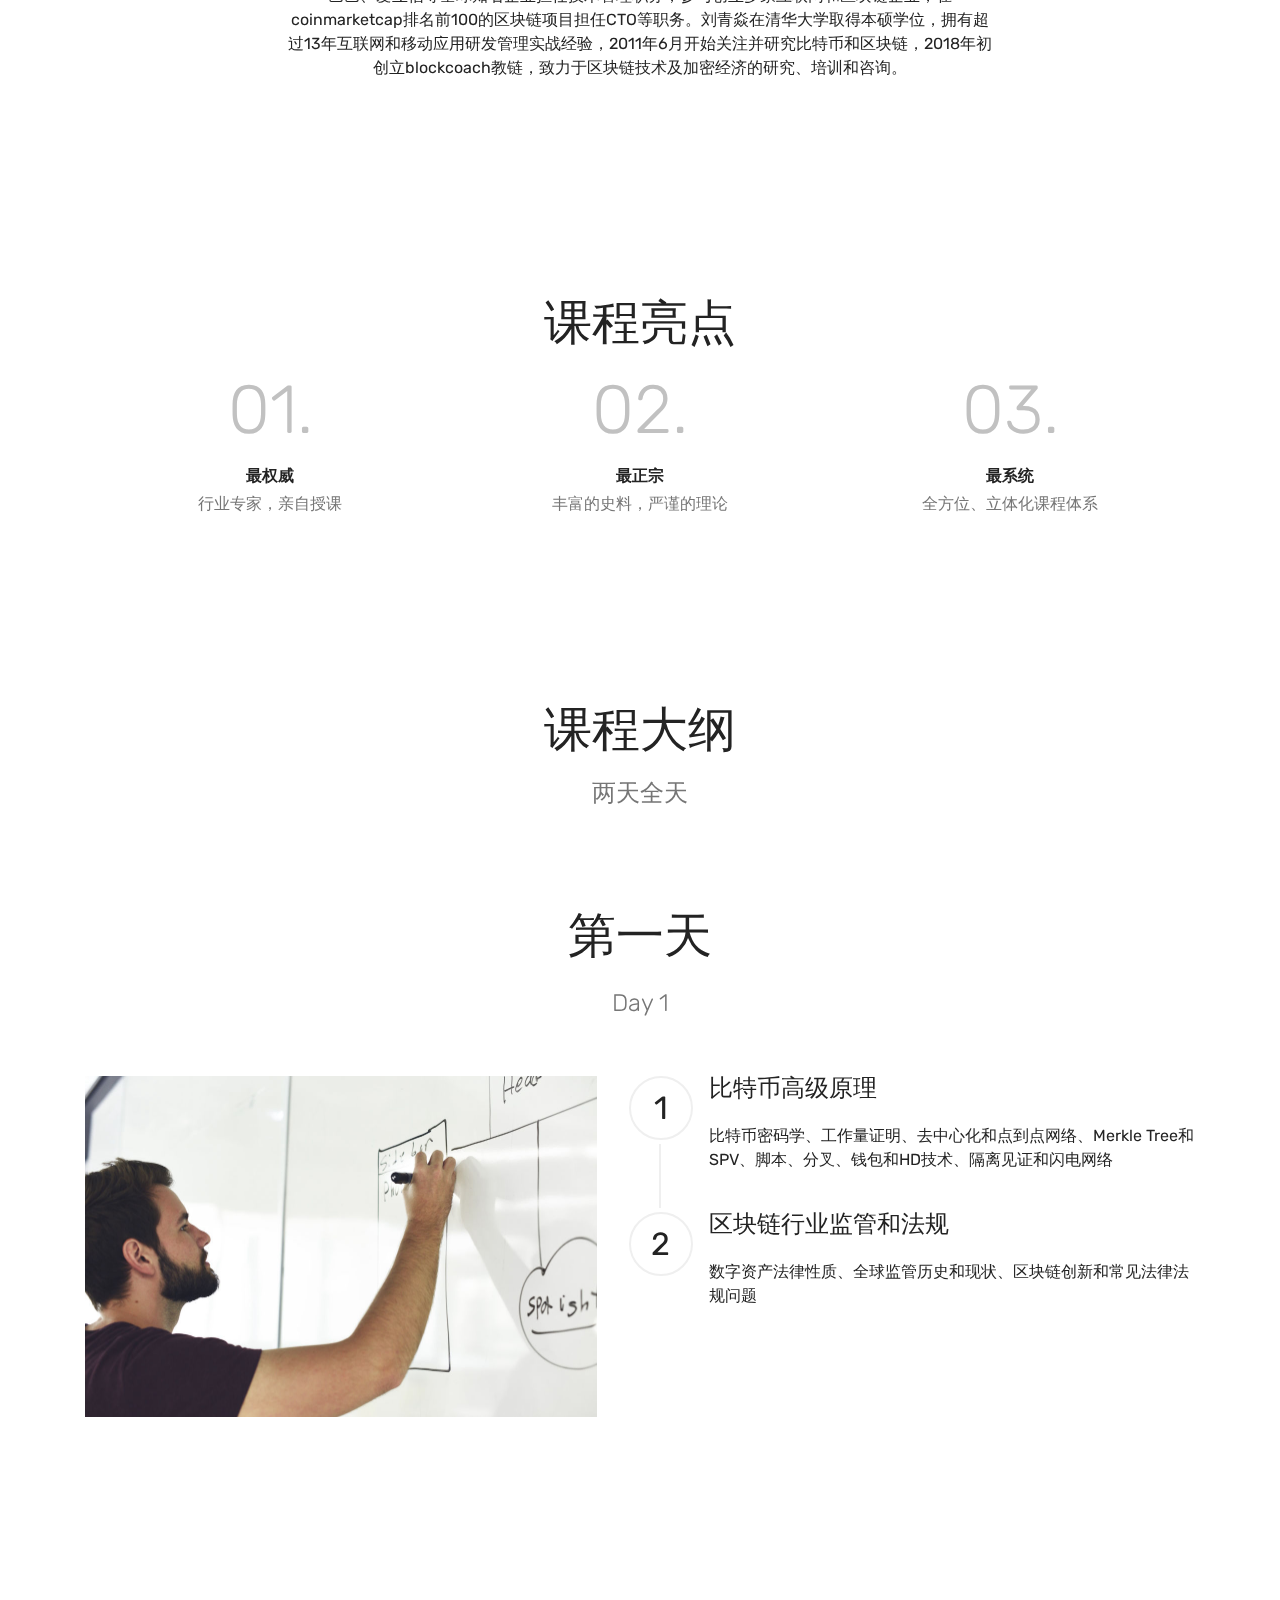
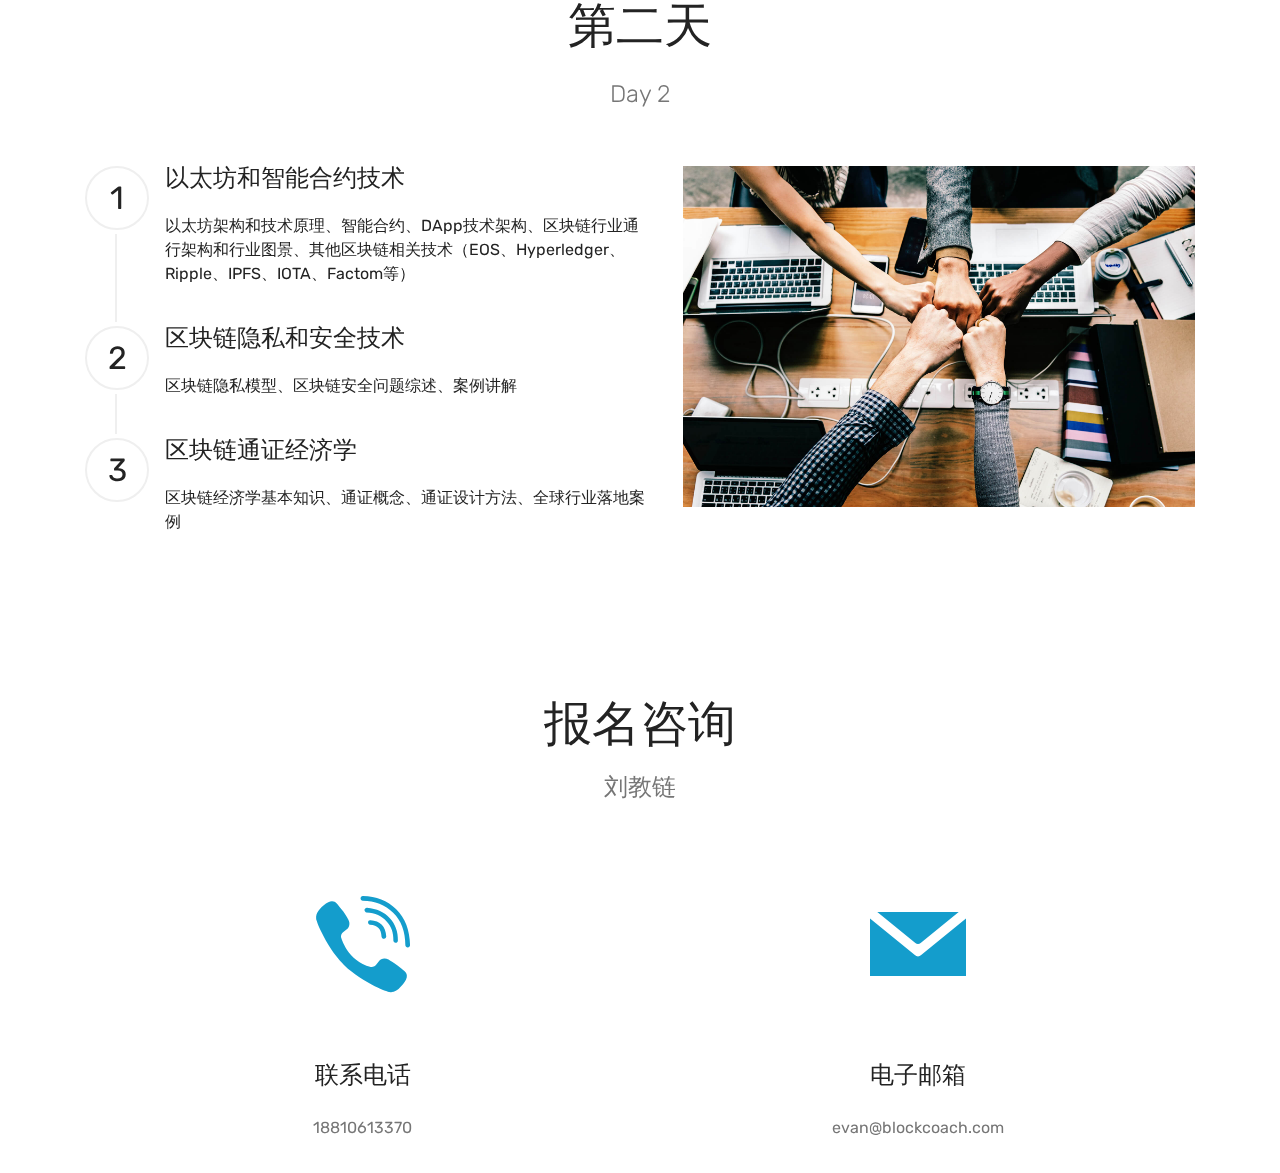
==== commit 3d795f76: "update" ====
--- a/adv_training.html
+++ b/adv_training.html
@@ -1,23 +1,24 @@
 <!DOCTYPE html>
-<html >
+<html  >
 <head>
-  <!-- Site made with Mobirise Website Builder v4.9.5, https://mobirise.com -->
+  <!-- Site made with Mobirise Website Builder v4.11.6, https://mobirise.com -->
   <meta charset="UTF-8">
   <meta http-equiv="X-UA-Compatible" content="IE=edge">
-  <meta name="generator" content="Mobirise v4.9.5, mobirise.com">
+  <meta name="generator" content="Mobirise v4.11.6, mobirise.com">
   <meta name="viewport" content="width=device-width, initial-scale=1, minimum-scale=1">
-  <link rel="shortcut icon" href="assets/images/blockcoach-122x122.png" type="image/x-icon">
+  <link rel="shortcut icon" href="assets/images/blockcoach-422x156.png" type="image/x-icon">
   <meta name="description" content="Website Creator Description">
+  
   <title>区块链高级培训班</title>
   <link rel="stylesheet" href="assets/web/assets/mobirise-icons/mobirise-icons.css">
-  <link rel="stylesheet" href="assets/tether/tether.min.css">
   <link rel="stylesheet" href="assets/bootstrap/css/bootstrap.min.css">
   <link rel="stylesheet" href="assets/bootstrap/css/bootstrap-grid.min.css">
   <link rel="stylesheet" href="assets/bootstrap/css/bootstrap-reboot.min.css">
   <link rel="stylesheet" href="assets/socicon/css/styles.css">
+  <link rel="stylesheet" href="assets/tether/tether.min.css">
   <link rel="stylesheet" href="assets/dropdown/css/style.css">
   <link rel="stylesheet" href="assets/theme/css/style.css">
-  <link rel="stylesheet" href="assets/mobirise/css/mbr-additional.css" type="text/css">
+  <link rel="preload" as="style" href="assets/mobirise/css/mbr-additional.css"><link rel="stylesheet" href="assets/mobirise/css/mbr-additional.css" type="text/css">
   
   
   
@@ -40,10 +41,10 @@
             <div class="navbar-brand">
                 <span class="navbar-logo">
                     <a href="http://blockcoach.com">
-                         <img src="assets/images/blockcoach-122x122.png" alt="BlockCoach" title="" style="height: 3.8rem;">
+                         <img src="assets/images/blockcoach-422x156.png" alt="BlockCoach" title="" style="height: 3.8rem;">
                     </a>
                 </span>
-                <span class="navbar-caption-wrap"><a class="navbar-caption text-white display-4" href="http://blockcoach.com">教链<br>BlockCoach</a></span>
+                <span class="navbar-caption-wrap"><a class="navbar-caption text-white display-5" href="http://blockcoach.com">教链</a></span>
             </div>
         </div>
         <div class="collapse navbar-collapse" id="navbarSupportedContent">
@@ -57,7 +58,7 @@
     </nav>
 </section>
 
-<section class="engine"><a href="https://mobirise.info/n">free simple web templates</a></section><section class="cid-rkFInvkvGB mbr-fullscreen mbr-parallax-background" id="header2-1q">
+<section class="engine"><a href="https://mobirise.info/q">responsive website templates</a></section><section class="cid-rkFInvkvGB mbr-fullscreen mbr-parallax-background" id="header2-1q">
 
     
 
@@ -105,7 +106,7 @@
                             <img src="assets/images/wechatimg1425-436x611.jpg" alt="" title="">
                         </div>
                         <div class="user_text pb-3">
-                            <p class="mbr-fonts-style display-7"><strong>Evan Liu<br></strong>刘青焱是企业级区块链教育、咨询和服务的领先品牌BlockCoach（教链, blockcoach.com）创始人，国家互联网金融专委会区块链专家。前北航软件学院特聘教授，阿里巴巴雅虎数据团队主管，爱立信全球研究院大数据部门中国区总监，移动医疗创业公司Juliye Care联合创始人、CTO、总裁。<br><br>15年大数据和机器学习行业经验，12年互联网和移动应用研发管理实战经验，7年区块链技术关注研究。2011年6月开始关注并研究比特币和区块链，2018年初创立教链，致力于普及和推广区块链技术和理念。于清华大学取得学士及硕士学位，拥有中国创新研究院创新管理认证，在《中欧商业评论》发表多篇文章，对于商业创新、精益创业、创新团队组建、跨国团队管理等方面具备丰富的理论研究和实战经验，在区块链、大数据、并发计算、机器学习、商业数据分析等方面拥有TB级实战经验、多项国际专利及项目成果。</p>
+                            <p class="mbr-fonts-style display-7"><strong>Evan Liu<br></strong>Evan Liu (Weixin Public Account: blockcoach) is a blockchain entrepreneur and technology expert. He was ever a guest professor at the Software College of Beihang University. He held technical management positions in Yahoo, Alibaba, Ericsson and other world-renowned companies, and participated in the creation of many Internet and blockchain startups. He hold CTO and other positions within the world top 100 blockchain projects listed on coinmarketcap. Evan Liu has a bachelor and a master degree from Tsinghua University. He has more than 13 years of practical experience in managing R&amp;D of Internet and mobile application products. He began to pay attention to and study Bitcoin and technology in June 2011. He founded BLOCKCOACH in early 2018 and is devoting to research, training, and consulting in the blockchain technology and cryptonomics.<br>刘青焱（公众号：刘教链）是区块链创业者和技术专家，曾任北航软件学院特聘教授，在雅虎、阿里巴巴、爱立信等全球知名企业担任技术管理职务，参与创立多家互联网和区块链企业，在coinmarketcap排名前100的区块链项目担任CTO等职务。刘青焱在清华大学取得本硕学位，拥有超过13年互联网和移动应用研发管理实战经验，2011年6月开始关注并研究比特币和区块链，2018年初创立blockcoach教链，致力于区块链技术及加密经济的研究、培训和咨询。<br></p>
                         </div>
                         
                         
@@ -348,8 +349,7 @@
                     报名咨询
                 </h2>
                 <h3 class="mbr-section-subtitle align-center mbr-light mbr-fonts-style display-5">
-                    Rose老师
-                </h3>
+                    刘教链</h3>
                 
             </div>
         </div>
@@ -372,8 +372,7 @@
                     <h4 class="card-title py-3 mbr-fonts-style display-5">
                         联系电话</h4>
                     <p class="mbr-text mbr-fonts-style display-7">
-                        13718108621
-                    </p>
+                        18810613370</p>
                 </div>
             </div>
 
@@ -384,7 +383,7 @@
                 <div class="card-box">
                     <h4 class="card-title py-3 mbr-fonts-style display-5">电子邮箱</h4>
                     <p class="mbr-text mbr-fonts-style display-7">
-                        rose@blockcoach.com
+                        evan@blockcoach.com
                     </p>
                 </div>
             </div>
@@ -397,29 +396,18 @@
 
     </div>
 
-</section>
-
-<section class="cid-rkFR8biuHA" id="image1-1v">
-
-    
-
-    <figure class="mbr-figure container">
-        <div class="image-block" style="width: 66%;">
-            <img src="assets/images/qr-rose-674x896.jpg" width="1400" alt="Mobirise" title="">
-            
-        </div>
-    </figure>
 </section>
 
 
   <script src="assets/web/assets/jquery/jquery.min.js"></script>
   <script src="assets/popper/popper.min.js"></script>
-  <script src="assets/tether/tether.min.js"></script>
   <script src="assets/bootstrap/js/bootstrap.min.js"></script>
   <script src="assets/smoothscroll/smooth-scroll.js"></script>
   <script src="assets/parallax/jarallax.min.js"></script>
+  <script src="assets/tether/tether.min.js"></script>
   <script src="assets/mbr-testimonials-slider/mbr-testimonials-slider.js"></script>
-  <script src="assets/dropdown/js/script.min.js"></script>
+  <script src="assets/dropdown/js/nav-dropdown.js"></script>
+  <script src="assets/dropdown/js/navbar-dropdown.js"></script>
   <script src="assets/touchswipe/jquery.touch-swipe.min.js"></script>
   <script src="assets/viewportchecker/jquery.viewportchecker.js"></script>
   <script src="assets/bootstrapcarouselswipe/bootstrap-carousel-swipe.js"></script>
--- a/assets/web/assets/mobirise-icons/mobirise-icons.css
+++ b/assets/web/assets/mobirise-icons/mobirise-icons.css
@@ -7,6 +7,7 @@
     url('mobirise-icons.svg?spat4u#MobiriseIcons') format('svg');
   font-weight: normal;
   font-style: normal;
+  font-display: swap;
 }
 
 [class^="mbri-"], [class*=" mbri-"] {
--- a/assets/socicon/css/styles.css
+++ b/assets/socicon/css/styles.css
@@ -9,7 +9,7 @@
     url("../fonts/socicon.svg#socicon") format("svg");
   font-weight: normal;
   font-style: normal;
-
+  font-display:swap;
 }
 
 [data-icon]:before {
--- a/assets/theme/css/style.css
+++ b/assets/theme/css/style.css
@@ -5,6 +5,10 @@
 section {
   background-color: #eeeeee; }
 
+body {
+  font-style: normal;
+  line-height: 1.5; }
+
 section,
 .container,
 .container-fluid {
@@ -14,8 +18,36 @@
 a.mbr-iconfont:hover {
   text-decoration: none; }
 
-.article .lead p, .article .lead ul, .article .lead ol, .article .lead pre, .article .lead blockquote {
+.article .lead p,
+.article .lead ul,
+.article .lead ol,
+.article .lead pre,
+.article .lead blockquote {
   margin-bottom: 0; }
+
+ul,
+ol,
+pre,
+blockquote {
+  margin-bottom: 2.3125rem; }
+
+pre {
+  background: #f4f4f4;
+  padding: 10px 24px;
+  white-space: pre-wrap; }
+
+.inactive {
+  -webkit-user-select: none;
+  -moz-user-select: none;
+  -ms-user-select: none;
+  user-select: none;
+  pointer-events: none;
+  -webkit-user-drag: none;
+  user-drag: none; }
+
+.mbr-section__comments .row {
+  justify-content: center;
+  -webkit-justify-content: center; }
 
 a {
   font-style: normal;
@@ -30,14 +62,39 @@
 body {
   color: #232323; }
 
-h1, h2, h3, h4, h5, h6,
-.h1, .h2, .h3, .h4, .h5, .h6,
-.display-1, .display-2, .display-3, .display-4 {
+h1,
+h2,
+h3,
+h4,
+h5,
+h6,
+.h1,
+.h2,
+.h3,
+.h4,
+.h5,
+.h6,
+.display-1,
+.display-2,
+.display-3,
+.display-4 {
   line-height: 1;
   word-break: break-word;
   word-wrap: break-word; }
 
-b, strong {
+.mbr-section-title {
+  font-style: normal;
+  line-height: 1.2; }
+
+.mbr-section-subtitle {
+  line-height: 1.3; }
+
+.mbr-text {
+  font-style: normal;
+  line-height: 1.6; }
+
+b,
+strong {
   font-weight: bold; }
 
 blockquote {
@@ -50,7 +107,7 @@
   transition-delay: 9999s;
   transition-property: background-color, color; }
 
-textarea[type="hidden"] {
+textarea[type='hidden'] {
   display: none; }
 
 body {
@@ -98,7 +155,11 @@
   text-align: right; }
 
 @media (max-width: 767px) {
-  .align-left, .align-center, .align-right, .mbr-section-btn, .mbr-section-title {
+  .align-left,
+  .align-center,
+  .align-right,
+  .mbr-section-btn,
+  .mbr-section-title {
     text-align: center; } }
 /*! Font-weight  */
 .mbr-light {
@@ -180,13 +241,17 @@
 figure[mbr-media-size] {
   transition: width 0.1s; }
 
-.mbr-figure img, .mbr-figure iframe {
+.mbr-figure img,
+.mbr-figure iframe {
   display: block;
   width: 100%; }
 
 .card {
   background-color: transparent;
   border: none; }
+
+.card-box {
+  width: 100%; }
 
 .card-img {
   text-align: center;
@@ -206,7 +271,8 @@
 .media-container > div {
   max-width: 100%; }
 
-.mbr-figure img, .card-img img {
+.mbr-figure img,
+.card-img img {
   width: 100%; }
 
 @media (max-width: 991px) {
@@ -219,21 +285,69 @@
   .mbr-figure {
     width: 100% !important; } }
 /*! Buttons */
+.btn {
+  font-weight: 500;
+  border-width: 2px;
+  font-style: normal;
+  letter-spacing: 1px;
+  margin: .4rem .8rem;
+  white-space: normal;
+  -webkit-transition: all .3s ease-in-out;
+  -moz-transition: all .3s ease-in-out;
+  transition: all .3s ease-in-out;
+  display: inline-flex;
+  align-items: center;
+  justify-content: center;
+  word-break: break-word;
+  -webkit-align-items: center;
+  -webkit-justify-content: center;
+  display: -webkit-inline-flex; }
+
+.btn-sm {
+  font-weight: 500;
+  letter-spacing: 1px;
+  -webkit-transition: all .3s ease-in-out;
+  -moz-transition: all .3s ease-in-out;
+  transition: all .3s ease-in-out; }
+
+.btn-md {
+  font-weight: 500;
+  letter-spacing: 1px;
+  margin: .4rem .8rem !important;
+  -webkit-transition: all .3s ease-in-out;
+  -moz-transition: all .3s ease-in-out;
+  transition: all .3s ease-in-out; }
+
+.btn-lg {
+  font-weight: 500;
+  letter-spacing: 1px;
+  margin: .4rem .8rem !important;
+  -webkit-transition: all .3s ease-in-out;
+  -moz-transition: all .3s ease-in-out;
+  transition: all .3s ease-in-out; }
+
 .mbr-section-btn {
-  margin-left: -.25rem;
-  margin-right: -.25rem;
+  margin-left: -0.25rem;
+  margin-right: -0.25rem;
   font-size: 0; }
 
 nav .mbr-section-btn {
   margin-left: 0rem;
   margin-right: 0rem; }
 
+.btn-form {
+  border-radius: 0; }
+  .btn-form:hover {
+    cursor: pointer; }
+
 /*! Btn icon margin */
-.btn .mbr-iconfont, .btn.btn-sm .mbr-iconfont {
+.btn .mbr-iconfont,
+.btn.btn-sm .mbr-iconfont {
   cursor: pointer;
   margin-right: 0.5rem; }
 
-.btn.btn-md .mbr-iconfont, .btn.btn-md .mbr-iconfont {
+.btn.btn-md .mbr-iconfont,
+.btn.btn-md .mbr-iconfont {
   margin-right: 0.8rem; }
 
 .mbr-regular {
@@ -245,7 +359,7 @@
 .mbr-bold {
   font-weight: 700; }
 
-[type="submit"] {
+[type='submit'] {
   -webkit-appearance: none; }
 
 /*! Full-screen */
@@ -272,7 +386,65 @@
     width: 100%;
     height: 100%; }
 
+.mbr-overlay {
+  background-color: #000;
+  bottom: 0;
+  left: 0;
+  opacity: .5;
+  position: absolute;
+  right: 0;
+  top: 0;
+  z-index: 0;
+  pointer-events: none; }
+
 /* Form */
+blockquote {
+  font-style: italic;
+  padding: 10px 0 10px 20px;
+  font-size: 1.09rem;
+  position: relative;
+  border-width: 3px; }
+
+.form-control {
+  background-color: #f5f5f5;
+  box-shadow: none;
+  color: #565656;
+  line-height: 1.43;
+  min-height: 3.5em;
+  padding: 1.07em .5em; }
+  .form-control, .form-control:focus {
+    border: 1px solid #e8e8e8; }
+  .form-active .form-control:invalid {
+    border-color: red; }
+
+.form-control-label {
+  position: relative;
+  cursor: pointer;
+  margin-bottom: .357em;
+  padding: 0; }
+
+.alert {
+  color: #ffffff;
+  border-radius: 0;
+  border: 0;
+  font-size: .875rem;
+  line-height: 1.5;
+  margin-bottom: 1.875rem;
+  padding: 1.25rem;
+  position: relative; }
+  .alert.alert-form::after {
+    background-color: inherit;
+    bottom: -7px;
+    content: "";
+    display: block;
+    height: 14px;
+    left: 50%;
+    margin-left: -7px;
+    position: absolute;
+    transform: rotate(45deg);
+    width: 14px;
+    -webkit-transform: rotate(45deg); }
+
 .form-asterisk {
   font-family: initial;
   position: absolute;
@@ -280,6 +452,27 @@
   font-weight: normal; }
 
 /*! Scroll to top arrow */
+#scrollToTop a i:before {
+  content: '';
+  position: absolute;
+  height: 40%;
+  top: 25%;
+  background: #fff;
+  width: 2px;
+  left: calc(50% - 1px); }
+#scrollToTop a i:after {
+  content: '';
+  position: absolute;
+  display: block;
+  border-top: 2px solid #fff;
+  border-right: 2px solid #fff;
+  width: 40%;
+  height: 40%;
+  left: 30%;
+  bottom: 30%;
+  transform: rotate(135deg);
+  -webkit-transform: rotate(135deg); }
+
 .mbr-arrow-up {
   bottom: 25px;
   right: 90px;
@@ -301,7 +494,7 @@
   outline-style: none !important;
   position: relative;
   text-decoration: none;
-  transition: all .3s ease-in-out;
+  transition: all 0.3s ease-in-out;
   cursor: pointer;
   text-align: center; }
   .mbr-arrow-up a:hover {
@@ -314,7 +507,7 @@
   color: #fff; }
 
 .mbr-arrow-up-icon::before {
-  content: "\203a";
+  content: '\203a';
   display: inline-block;
   font-family: serif;
   font-size: 32px;
@@ -405,22 +598,39 @@
     display: -webkit-flex; }
   .menu .navbar-brand .navbar-logo img {
     display: -webkit-flex; }
-@media (min-width: 768px) and (max-width: 991px) {
+@media (min-width: 768px) and (max-width: 1023px) {
   .menu .navbar-toggleable-sm .navbar-nav {
     display: -webkit-box;
     display: -webkit-flex;
     display: -ms-flexbox; } }
-@media (min-width: 992px) {
+@media (max-width: 1023px) {
+  .menu .navbar-collapse {
+    max-height: 93.5vh; }
+    .menu .navbar-collapse.show {
+      overflow: auto; } }
+@media (min-width: 1024px) {
   .menu .navbar-nav.nav-dropdown {
     display: -webkit-flex; }
   .menu .navbar-toggleable-sm .navbar-collapse {
-    display: -webkit-flex !important; } }
+    display: -webkit-flex !important; }
+  .menu .collapsed .navbar-collapse {
+    max-height: 93.5vh; }
+    .menu .collapsed .navbar-collapse.show {
+      overflow: auto; } }
 @media (max-width: 767px) {
   .menu .navbar-collapse {
-    max-height: 80vh; }
-  .menu .dropdown-menu {
-    max-height: 60vh; } }
-
+    max-height: 80vh; } }
+
+/* Others*/
+.note-check a[data-value=Rubik] {
+  font-style: normal; }
+
+.mbr-arrow a {
+  color: #ffffff; }
+
+@media (max-width: 767px) {
+  .mbr-arrow {
+    display: none; } }
 .navbar {
   display: -webkit-flex;
   -webkit-flex-wrap: wrap;
@@ -433,7 +643,7 @@
   -webkit-align-items: center; }
 
 .nav-dropdown .link {
-  padding: .667em 1.667em !important;
+  padding: 0.667em 1.667em !important;
   margin: 0 !important; }
 
 .nav {
@@ -467,8 +677,11 @@
 .media {
   display: -webkit-flex; }
 
+.form-group:focus {
+  outline: none; }
+
 .jq-selectbox__select {
-  padding: 1.07em .5em;
+  padding: 1.07em 0.5em;
   position: absolute;
   top: 0;
   left: 0;
@@ -484,7 +697,366 @@
   transform: translateY(-50%); }
 
 .jq-selectbox li {
-  padding: 1.07em .5em; }
+  padding: 1.07em 0.5em; }
+
+input[type='range'] {
+  padding-left: 0 !important;
+  padding-right: 0 !important; }
+
+.modal-dialog,
+.modal-content {
+  height: 100%; }
+
+.modal-dialog .carousel-inner {
+  height: calc(100vh - 1.75rem); }
+  @media (max-width: 575px) {
+    .modal-dialog .carousel-inner {
+      height: calc(100vh - 1rem); } }
+
+.carousel-item {
+  text-align: center; }
+
+.carousel-item img {
+  margin: auto; }
+
+.navbar-toggler {
+  -webkit-align-self: flex-start;
+  -ms-flex-item-align: start;
+  align-self: flex-start;
+  padding: 0.25rem 0.75rem;
+  font-size: 1.25rem;
+  line-height: 1;
+  background: transparent;
+  border: 1px solid transparent;
+  -webkit-border-radius: 0.25rem;
+  border-radius: 0.25rem; }
+
+.navbar-toggler:focus,
+.navbar-toggler:hover {
+  text-decoration: none; }
+
+.navbar-toggler-icon {
+  display: inline-block;
+  width: 1.5em;
+  height: 1.5em;
+  vertical-align: middle;
+  content: '';
+  background: no-repeat center center;
+  -webkit-background-size: 100% 100%;
+  -o-background-size: 100% 100%;
+  background-size: 100% 100%; }
+
+.navbar-toggler-left {
+  position: absolute;
+  left: 1rem; }
+
+.navbar-toggler-right {
+  position: absolute;
+  right: 1rem; }
+
+@media (max-width: 575px) {
+  .navbar-toggleable .navbar-nav .dropdown-menu {
+    position: static;
+    float: none; }
+
+  .navbar-toggleable > .container {
+    padding-right: 0;
+    padding-left: 0; } }
+@media (min-width: 576px) {
+  .navbar-toggleable {
+    -webkit-box-orient: horizontal;
+    -webkit-box-direction: normal;
+    -webkit-flex-direction: row;
+    -ms-flex-direction: row;
+    flex-direction: row;
+    -webkit-flex-wrap: nowrap;
+    -ms-flex-wrap: nowrap;
+    flex-wrap: nowrap;
+    -webkit-box-align: center;
+    -webkit-align-items: center;
+    -ms-flex-align: center;
+    align-items: center; }
+
+  .navbar-toggleable .navbar-nav {
+    -webkit-box-orient: horizontal;
+    -webkit-box-direction: normal;
+    -webkit-flex-direction: row;
+    -ms-flex-direction: row;
+    flex-direction: row; }
+
+  .navbar-toggleable .navbar-nav .nav-link {
+    padding-right: 0.5rem;
+    padding-left: 0.5rem; }
+
+  .navbar-toggleable > .container {
+    display: -webkit-box;
+    display: -webkit-flex;
+    display: -ms-flexbox;
+    display: flex;
+    -webkit-flex-wrap: nowrap;
+    -ms-flex-wrap: nowrap;
+    flex-wrap: nowrap;
+    -webkit-box-align: center;
+    -webkit-align-items: center;
+    -ms-flex-align: center;
+    align-items: center; }
+
+  .navbar-toggleable .navbar-collapse {
+    display: -webkit-box !important;
+    display: -webkit-flex !important;
+    display: -ms-flexbox !important;
+    display: flex !important;
+    width: 100%; }
+
+  .navbar-toggleable .navbar-toggler {
+    display: none; } }
+@media (max-width: 767px) {
+  .navbar-toggleable-sm .navbar-nav .dropdown-menu {
+    position: static;
+    float: none; }
+
+  .navbar-toggleable-sm > .container {
+    padding-right: 0;
+    padding-left: 0; } }
+@media (min-width: 768px) {
+  .navbar-toggleable-sm {
+    -webkit-box-orient: horizontal;
+    -webkit-box-direction: normal;
+    -webkit-flex-direction: row;
+    -ms-flex-direction: row;
+    flex-direction: row;
+    -webkit-flex-wrap: nowrap;
+    -ms-flex-wrap: nowrap;
+    flex-wrap: nowrap;
+    -webkit-box-align: center;
+    -webkit-align-items: center;
+    -ms-flex-align: center;
+    align-items: center; }
+
+  .navbar-toggleable-sm .navbar-nav {
+    -webkit-box-orient: horizontal;
+    -webkit-box-direction: normal;
+    -webkit-flex-direction: row;
+    -ms-flex-direction: row;
+    flex-direction: row; }
+
+  .navbar-toggleable-sm .navbar-nav .nav-link {
+    padding-right: 0.5rem;
+    padding-left: 0.5rem; }
+
+  .navbar-toggleable-sm > .container {
+    display: -webkit-box;
+    display: -webkit-flex;
+    display: -ms-flexbox;
+    display: flex;
+    -webkit-flex-wrap: nowrap;
+    -ms-flex-wrap: nowrap;
+    flex-wrap: nowrap;
+    -webkit-box-align: center;
+    -webkit-align-items: center;
+    -ms-flex-align: center;
+    align-items: center; }
+
+  .navbar-toggleable-sm .navbar-collapse {
+    display: none;
+    width: 100%; }
+
+  .navbar-toggleable-sm .navbar-toggler {
+    display: none; } }
+@media (max-width: 1023px) {
+  .navbar-toggleable-md .navbar-nav .dropdown-menu {
+    position: static;
+    float: none; }
+
+  .navbar-toggleable-md > .container {
+    padding-right: 0;
+    padding-left: 0; } }
+@media (min-width: 1024px) {
+  .navbar-toggleable-md {
+    -webkit-box-orient: horizontal;
+    -webkit-box-direction: normal;
+    -webkit-flex-direction: row;
+    -ms-flex-direction: row;
+    flex-direction: row;
+    -webkit-flex-wrap: nowrap;
+    -ms-flex-wrap: nowrap;
+    flex-wrap: nowrap;
+    -webkit-box-align: center;
+    -webkit-align-items: center;
+    -ms-flex-align: center;
+    align-items: center; }
+
+  .navbar-toggleable-md .navbar-nav {
+    -webkit-box-orient: horizontal;
+    -webkit-box-direction: normal;
+    -webkit-flex-direction: row;
+    -ms-flex-direction: row;
+    flex-direction: row; }
+
+  .navbar-toggleable-md .navbar-nav .nav-link {
+    padding-right: 0.5rem;
+    padding-left: 0.5rem; }
+
+  .navbar-toggleable-md > .container {
+    display: -webkit-box;
+    display: -webkit-flex;
+    display: -ms-flexbox;
+    display: flex;
+    -webkit-flex-wrap: nowrap;
+    -ms-flex-wrap: nowrap;
+    flex-wrap: nowrap;
+    -webkit-box-align: center;
+    -webkit-align-items: center;
+    -ms-flex-align: center;
+    align-items: center; }
+
+  .navbar-toggleable-md .navbar-collapse {
+    display: -webkit-box !important;
+    display: -webkit-flex !important;
+    display: -ms-flexbox !important;
+    display: flex !important;
+    width: 100%; }
+
+  .navbar-toggleable-md .navbar-toggler {
+    display: none; } }
+@media (max-width: 1199px) {
+  .navbar-toggleable-lg .navbar-nav .dropdown-menu {
+    position: static;
+    float: none; }
+
+  .navbar-toggleable-lg > .container {
+    padding-right: 0;
+    padding-left: 0; } }
+@media (min-width: 1200px) {
+  .navbar-toggleable-lg {
+    -webkit-box-orient: horizontal;
+    -webkit-box-direction: normal;
+    -webkit-flex-direction: row;
+    -ms-flex-direction: row;
+    flex-direction: row;
+    -webkit-flex-wrap: nowrap;
+    -ms-flex-wrap: nowrap;
+    flex-wrap: nowrap;
+    -webkit-box-align: center;
+    -webkit-align-items: center;
+    -ms-flex-align: center;
+    align-items: center; }
+
+  .navbar-toggleable-lg .navbar-nav {
+    -webkit-box-orient: horizontal;
+    -webkit-box-direction: normal;
+    -webkit-flex-direction: row;
+    -ms-flex-direction: row;
+    flex-direction: row; }
+
+  .navbar-toggleable-lg .navbar-nav .nav-link {
+    padding-right: 0.5rem;
+    padding-left: 0.5rem; }
+
+  .navbar-toggleable-lg > .container {
+    display: -webkit-box;
+    display: -webkit-flex;
+    display: -ms-flexbox;
+    display: flex;
+    -webkit-flex-wrap: nowrap;
+    -ms-flex-wrap: nowrap;
+    flex-wrap: nowrap;
+    -webkit-box-align: center;
+    -webkit-align-items: center;
+    -ms-flex-align: center;
+    align-items: center; }
+
+  .navbar-toggleable-lg .navbar-collapse {
+    display: -webkit-box !important;
+    display: -webkit-flex !important;
+    display: -ms-flexbox !important;
+    display: flex !important;
+    width: 100%; }
+
+  .navbar-toggleable-lg .navbar-toggler {
+    display: none; } }
+.navbar-toggleable-xl {
+  -webkit-box-orient: horizontal;
+  -webkit-box-direction: normal;
+  -webkit-flex-direction: row;
+  -ms-flex-direction: row;
+  flex-direction: row;
+  -webkit-flex-wrap: nowrap;
+  -ms-flex-wrap: nowrap;
+  flex-wrap: nowrap;
+  -webkit-box-align: center;
+  -webkit-align-items: center;
+  -ms-flex-align: center;
+  align-items: center; }
+
+.navbar-toggleable-xl .navbar-nav .dropdown-menu {
+  position: static;
+  float: none; }
+
+.navbar-toggleable-xl > .container {
+  padding-right: 0;
+  padding-left: 0; }
+
+.navbar-toggleable-xl .navbar-nav {
+  -webkit-box-orient: horizontal;
+  -webkit-box-direction: normal;
+  -webkit-flex-direction: row;
+  -ms-flex-direction: row;
+  flex-direction: row; }
+
+.navbar-toggleable-xl .navbar-nav .nav-link {
+  padding-right: 0.5rem;
+  padding-left: 0.5rem; }
+
+.navbar-toggleable-xl > .container {
+  display: -webkit-box;
+  display: -webkit-flex;
+  display: -ms-flexbox;
+  display: flex;
+  -webkit-flex-wrap: nowrap;
+  -ms-flex-wrap: nowrap;
+  flex-wrap: nowrap;
+  -webkit-box-align: center;
+  -webkit-align-items: center;
+  -ms-flex-align: center;
+  align-items: center; }
+
+.navbar-toggleable-xl .navbar-collapse {
+  display: -webkit-box !important;
+  display: -webkit-flex !important;
+  display: -ms-flexbox !important;
+  display: flex !important;
+  width: 100%; }
+
+.navbar-toggleable-xl .navbar-toggler {
+  display: none; }
+
+.card-img {
+  width: auto; }
+
+.menu .navbar.collapsed:not(.beta-menu) {
+  flex-direction: column;
+  -webkit-flex-direction: column; }
+
+.carousel-item.active,
+.carousel-item-next,
+.carousel-item-prev {
+  display: -webkit-box;
+  display: -webkit-flex;
+  display: -ms-flexbox;
+  display: flex; }
+
+.note-air-layout .dropup .dropdown-menu,
+.note-air-layout .navbar-fixed-bottom .dropdown .dropdown-menu {
+  bottom: initial !important; }
+
+html,
+body {
+  height: auto;
+  min-height: 100vh; }
+
+.dropup .dropdown-toggle::after {
+  display: none; }
 
 /*# sourceMappingURL=style.css.map */
 .engine {
--- a/assets/mobirise/css/mbr-additional.css
+++ b/assets/mobirise/css/mbr-additional.css
@@ -1,27 +1,16 @@
-@import url(https://fonts.googleapis.com/css?family=Rubik:300,300i,400,400i,500,500i,700,700i,900,900i);
+@import url(https://fonts.googleapis.com/css?family=Rubik:300,300i,400,400i,500,500i,700,700i,900,900i&display=swap);
 
 
 
 
 
 body {
-  font-style: normal;
-  line-height: 1.5;
-}
-.mbr-section-title {
-  font-style: normal;
-  line-height: 1.2;
-}
-.mbr-section-subtitle {
-  line-height: 1.3;
-}
-.mbr-text {
-  font-style: normal;
-  line-height: 1.6;
+  font-family: Rubik;
 }
 .display-1 {
   font-family: 'Rubik', sans-serif;
   font-size: 4.25rem;
+  font-display: swap;
 }
 .display-1 > .mbr-iconfont {
   font-size: 6.8rem;
@@ -29,6 +18,7 @@
 .display-2 {
   font-family: 'Rubik', sans-serif;
   font-size: 3rem;
+  font-display: swap;
 }
 .display-2 > .mbr-iconfont {
   font-size: 4.8rem;
@@ -36,6 +26,7 @@
 .display-4 {
   font-family: 'Rubik', sans-serif;
   font-size: 1rem;
+  font-display: swap;
 }
 .display-4 > .mbr-iconfont {
   font-size: 1.6rem;
@@ -43,6 +34,7 @@
 .display-5 {
   font-family: 'Rubik', sans-serif;
   font-size: 1.5rem;
+  font-display: swap;
 }
 .display-5 > .mbr-iconfont {
   font-size: 2.4rem;
@@ -50,6 +42,7 @@
 .display-7 {
   font-family: 'Rubik', sans-serif;
   font-size: 1rem;
+  font-display: swap;
 }
 .display-7 > .mbr-iconfont {
   font-size: 1.6rem;
@@ -83,51 +76,18 @@
 }
 /* Buttons */
 .btn {
-  font-weight: 500;
-  border-width: 2px;
-  font-style: normal;
-  letter-spacing: 1px;
-  margin: .4rem .8rem;
-  white-space: normal;
-  -webkit-transition: all 0.3s ease-in-out;
-  -moz-transition: all 0.3s ease-in-out;
-  transition: all 0.3s ease-in-out;
-  display: inline-flex;
-  align-items: center;
-  justify-content: center;
-  word-break: break-word;
-  -webkit-align-items: center;
-  -webkit-justify-content: center;
-  display: -webkit-inline-flex;
   padding: 1rem 3rem;
   border-radius: 3px;
 }
 .btn-sm {
-  font-weight: 500;
-  letter-spacing: 1px;
-  -webkit-transition: all 0.3s ease-in-out;
-  -moz-transition: all 0.3s ease-in-out;
-  transition: all 0.3s ease-in-out;
   padding: 0.6rem 1.5rem;
   border-radius: 3px;
 }
 .btn-md {
-  font-weight: 500;
-  letter-spacing: 1px;
-  margin: .4rem .8rem !important;
-  -webkit-transition: all 0.3s ease-in-out;
-  -moz-transition: all 0.3s ease-in-out;
-  transition: all 0.3s ease-in-out;
   padding: 1rem 3rem;
   border-radius: 3px;
 }
 .btn-lg {
-  font-weight: 500;
-  letter-spacing: 1px;
-  margin: .4rem .8rem !important;
-  -webkit-transition: all 0.3s ease-in-out;
-  -moz-transition: all 0.3s ease-in-out;
-  transition: all 0.3s ease-in-out;
   padding: 1.2rem 3.2rem;
   border-radius: 3px;
 }
@@ -557,12 +517,6 @@
 .nav-tabs .nav-link {
   border-radius: 100px !important;
 }
-.btn-form {
-  border-radius: 0;
-}
-.btn-form:hover {
-  cursor: pointer;
-}
 a,
 a:hover {
   color: #149dcc;
@@ -591,131 +545,16 @@
 .scrollToTop_wraper {
   display: none;
 }
-#scrollToTop a i:before {
-  content: '';
-  position: absolute;
-  height: 40%;
-  top: 25%;
-  background: #fff;
-  width: 2px;
-  left: calc(50% - 1px);
-}
-#scrollToTop a i:after {
-  content: '';
-  position: absolute;
-  display: block;
-  border-top: 2px solid #fff;
-  border-right: 2px solid #fff;
-  width: 40%;
-  height: 40%;
-  left: 30%;
-  bottom: 30%;
-  transform: rotate(135deg);
-  -webkit-transform: rotate(135deg);
-}
-/* Others*/
-.note-check a[data-value=Rubik] {
-  font-style: normal;
-}
-.mbr-arrow a {
-  color: #ffffff;
-}
-@media (max-width: 767px) {
-  .mbr-arrow {
-    display: none;
-  }
-}
-.form-control-label {
-  position: relative;
-  cursor: pointer;
-  margin-bottom: .357em;
-  padding: 0;
-}
-.alert {
-  color: #ffffff;
-  border-radius: 0;
-  border: 0;
-  font-size: .875rem;
-  line-height: 1.5;
-  margin-bottom: 1.875rem;
-  padding: 1.25rem;
-  position: relative;
-}
-.alert.alert-form::after {
-  background-color: inherit;
-  bottom: -7px;
-  content: "";
-  display: block;
-  height: 14px;
-  left: 50%;
-  margin-left: -7px;
-  position: absolute;
-  transform: rotate(45deg);
-  width: 14px;
-  -webkit-transform: rotate(45deg);
-}
 .form-control {
-  background-color: #f5f5f5;
-  box-shadow: none;
-  color: #565656;
   font-family: 'Rubik', sans-serif;
   font-size: 1rem;
-  line-height: 1.43;
-  min-height: 3.5em;
-  padding: 1.07em .5em;
+  font-display: swap;
 }
 .form-control > .mbr-iconfont {
   font-size: 1.6rem;
 }
-.form-control,
-.form-control:focus {
-  border: 1px solid #e8e8e8;
-}
-.form-active .form-control:invalid {
-  border-color: red;
-}
-.mbr-overlay {
-  background-color: #000;
-  bottom: 0;
-  left: 0;
-  opacity: .5;
-  position: absolute;
-  right: 0;
-  top: 0;
-  z-index: 0;
-  pointer-events: none;
-}
 blockquote {
-  font-style: italic;
-  padding: 10px 0 10px 20px;
-  font-size: 1.09rem;
-  position: relative;
   border-color: #149dcc;
-  border-width: 3px;
-}
-ul,
-ol,
-pre,
-blockquote {
-  margin-bottom: 2.3125rem;
-}
-pre {
-  background: #f4f4f4;
-  padding: 10px 24px;
-  white-space: pre-wrap;
-}
-.inactive {
-  -webkit-user-select: none;
-  -moz-user-select: none;
-  -ms-user-select: none;
-  user-select: none;
-  pointer-events: none;
-  -webkit-user-drag: none;
-  user-drag: none;
-}
-.mbr-section__comments .row {
-  justify-content: center;
-  -webkit-justify-content: center;
 }
 /* Forms */
 .mbr-form .btn {
@@ -767,33 +606,6 @@
   .btn .mbr-iconfont {
     font-size: 1rem !important;
   }
-}
-/* Social block */
-.btn-social {
-  font-size: 20px;
-  border-radius: 50%;
-  padding: 0;
-  width: 44px;
-  height: 44px;
-  line-height: 44px;
-  text-align: center;
-  position: relative;
-  border: 2px solid #c0a375;
-  border-color: #149dcc;
-  color: #232323;
-  cursor: pointer;
-}
-.btn-social i {
-  top: 0;
-  line-height: 44px;
-  width: 44px;
-}
-.btn-social:hover {
-  color: #fff;
-  background: #149dcc;
-}
-.btn-social + .btn {
-  margin-left: .1rem;
 }
 /* Footer */
 .mbr-footer-content li::before,
@@ -837,550 +649,66 @@
 .header14 .form-inline button {
   border-radius: 100px !important;
 }
-.offset-1 {
-  margin-left: 8.33333%;
-}
-.offset-2 {
-  margin-left: 16.66667%;
-}
-.offset-3 {
-  margin-left: 25%;
-}
-.offset-4 {
-  margin-left: 33.33333%;
-}
-.offset-5 {
-  margin-left: 41.66667%;
-}
-.offset-6 {
-  margin-left: 50%;
-}
-.offset-7 {
-  margin-left: 58.33333%;
-}
-.offset-8 {
-  margin-left: 66.66667%;
-}
-.offset-9 {
-  margin-left: 75%;
-}
-.offset-10 {
-  margin-left: 83.33333%;
-}
-.offset-11 {
-  margin-left: 91.66667%;
-}
-@media (min-width: 576px) {
-  .offset-sm-0 {
-    margin-left: 0%;
-  }
-  .offset-sm-1 {
-    margin-left: 8.33333%;
-  }
-  .offset-sm-2 {
-    margin-left: 16.66667%;
-  }
-  .offset-sm-3 {
-    margin-left: 25%;
-  }
-  .offset-sm-4 {
-    margin-left: 33.33333%;
-  }
-  .offset-sm-5 {
-    margin-left: 41.66667%;
-  }
-  .offset-sm-6 {
-    margin-left: 50%;
-  }
-  .offset-sm-7 {
-    margin-left: 58.33333%;
-  }
-  .offset-sm-8 {
-    margin-left: 66.66667%;
-  }
-  .offset-sm-9 {
-    margin-left: 75%;
-  }
-  .offset-sm-10 {
-    margin-left: 83.33333%;
-  }
-  .offset-sm-11 {
-    margin-left: 91.66667%;
-  }
-}
-@media (min-width: 768px) {
-  .offset-md-0 {
-    margin-left: 0%;
-  }
-  .offset-md-1 {
-    margin-left: 8.33333%;
-  }
-  .offset-md-2 {
-    margin-left: 16.66667%;
-  }
-  .offset-md-3 {
-    margin-left: 25%;
-  }
-  .offset-md-4 {
-    margin-left: 33.33333%;
-  }
-  .offset-md-5 {
-    margin-left: 41.66667%;
-  }
-  .offset-md-6 {
-    margin-left: 50%;
-  }
-  .offset-md-7 {
-    margin-left: 58.33333%;
-  }
-  .offset-md-8 {
-    margin-left: 66.66667%;
-  }
-  .offset-md-9 {
-    margin-left: 75%;
-  }
-  .offset-md-10 {
-    margin-left: 83.33333%;
-  }
-  .offset-md-11 {
-    margin-left: 91.66667%;
-  }
-}
-@media (min-width: 992px) {
-  .offset-lg-0 {
-    margin-left: 0%;
-  }
-  .offset-lg-1 {
-    margin-left: 8.33333%;
-  }
-  .offset-lg-2 {
-    margin-left: 16.66667%;
-  }
-  .offset-lg-3 {
-    margin-left: 25%;
-  }
-  .offset-lg-4 {
-    margin-left: 33.33333%;
-  }
-  .offset-lg-5 {
-    margin-left: 41.66667%;
-  }
-  .offset-lg-6 {
-    margin-left: 50%;
-  }
-  .offset-lg-7 {
-    margin-left: 58.33333%;
-  }
-  .offset-lg-8 {
-    margin-left: 66.66667%;
-  }
-  .offset-lg-9 {
-    margin-left: 75%;
-  }
-  .offset-lg-10 {
-    margin-left: 83.33333%;
-  }
-  .offset-lg-11 {
-    margin-left: 91.66667%;
-  }
-}
-@media (min-width: 1200px) {
-  .offset-xl-0 {
-    margin-left: 0%;
-  }
-  .offset-xl-1 {
-    margin-left: 8.33333%;
-  }
-  .offset-xl-2 {
-    margin-left: 16.66667%;
-  }
-  .offset-xl-3 {
-    margin-left: 25%;
-  }
-  .offset-xl-4 {
-    margin-left: 33.33333%;
-  }
-  .offset-xl-5 {
-    margin-left: 41.66667%;
-  }
-  .offset-xl-6 {
-    margin-left: 50%;
-  }
-  .offset-xl-7 {
-    margin-left: 58.33333%;
-  }
-  .offset-xl-8 {
-    margin-left: 66.66667%;
-  }
-  .offset-xl-9 {
-    margin-left: 75%;
-  }
-  .offset-xl-10 {
-    margin-left: 83.33333%;
-  }
-  .offset-xl-11 {
-    margin-left: 91.66667%;
-  }
-}
-.navbar-toggler {
-  -webkit-align-self: flex-start;
-  -ms-flex-item-align: start;
-  align-self: flex-start;
-  padding: 0.25rem 0.75rem;
-  font-size: 1.25rem;
-  line-height: 1;
-  background: transparent;
-  border: 1px solid transparent;
-  -webkit-border-radius: 0.25rem;
-  border-radius: 0.25rem;
-}
-.navbar-toggler:focus,
-.navbar-toggler:hover {
-  text-decoration: none;
-}
-.navbar-toggler-icon {
-  display: inline-block;
-  width: 1.5em;
-  height: 1.5em;
-  vertical-align: middle;
-  content: "";
-  background: no-repeat center center;
-  -webkit-background-size: 100% 100%;
-  -o-background-size: 100% 100%;
-  background-size: 100% 100%;
-}
-.navbar-toggler-left {
-  position: absolute;
-  left: 1rem;
-}
-.navbar-toggler-right {
-  position: absolute;
-  right: 1rem;
-}
-@media (max-width: 575px) {
-  .navbar-toggleable .navbar-nav .dropdown-menu {
-    position: static;
-    float: none;
-  }
-  .navbar-toggleable > .container {
-    padding-right: 0;
-    padding-left: 0;
-  }
-}
-@media (min-width: 576px) {
-  .navbar-toggleable {
-    -webkit-box-orient: horizontal;
-    -webkit-box-direction: normal;
-    -webkit-flex-direction: row;
-    -ms-flex-direction: row;
-    flex-direction: row;
-    -webkit-flex-wrap: nowrap;
-    -ms-flex-wrap: nowrap;
-    flex-wrap: nowrap;
-    -webkit-box-align: center;
-    -webkit-align-items: center;
-    -ms-flex-align: center;
-    align-items: center;
-  }
-  .navbar-toggleable .navbar-nav {
-    -webkit-box-orient: horizontal;
-    -webkit-box-direction: normal;
-    -webkit-flex-direction: row;
-    -ms-flex-direction: row;
-    flex-direction: row;
-  }
-  .navbar-toggleable .navbar-nav .nav-link {
-    padding-right: .5rem;
-    padding-left: .5rem;
-  }
-  .navbar-toggleable > .container {
-    display: -webkit-box;
-    display: -webkit-flex;
-    display: -ms-flexbox;
-    display: flex;
-    -webkit-flex-wrap: nowrap;
-    -ms-flex-wrap: nowrap;
-    flex-wrap: nowrap;
-    -webkit-box-align: center;
-    -webkit-align-items: center;
-    -ms-flex-align: center;
-    align-items: center;
-  }
-  .navbar-toggleable .navbar-collapse {
-    display: -webkit-box !important;
-    display: -webkit-flex !important;
-    display: -ms-flexbox !important;
-    display: flex !important;
-    width: 100%;
-  }
-  .navbar-toggleable .navbar-toggler {
-    display: none;
-  }
-}
-@media (max-width: 767px) {
-  .navbar-toggleable-sm .navbar-nav .dropdown-menu {
-    position: static;
-    float: none;
-  }
-  .navbar-toggleable-sm > .container {
-    padding-right: 0;
-    padding-left: 0;
-  }
-}
-@media (min-width: 768px) {
-  .navbar-toggleable-sm {
-    -webkit-box-orient: horizontal;
-    -webkit-box-direction: normal;
-    -webkit-flex-direction: row;
-    -ms-flex-direction: row;
-    flex-direction: row;
-    -webkit-flex-wrap: nowrap;
-    -ms-flex-wrap: nowrap;
-    flex-wrap: nowrap;
-    -webkit-box-align: center;
-    -webkit-align-items: center;
-    -ms-flex-align: center;
-    align-items: center;
-  }
-  .navbar-toggleable-sm .navbar-nav {
-    -webkit-box-orient: horizontal;
-    -webkit-box-direction: normal;
-    -webkit-flex-direction: row;
-    -ms-flex-direction: row;
-    flex-direction: row;
-  }
-  .navbar-toggleable-sm .navbar-nav .nav-link {
-    padding-right: .5rem;
-    padding-left: .5rem;
-  }
-  .navbar-toggleable-sm > .container {
-    display: -webkit-box;
-    display: -webkit-flex;
-    display: -ms-flexbox;
-    display: flex;
-    -webkit-flex-wrap: nowrap;
-    -ms-flex-wrap: nowrap;
-    flex-wrap: nowrap;
-    -webkit-box-align: center;
-    -webkit-align-items: center;
-    -ms-flex-align: center;
-    align-items: center;
-  }
-  .navbar-toggleable-sm .navbar-collapse {
-    display: none;
-    width: 100%;
-  }
-  .navbar-toggleable-sm .navbar-toggler {
-    display: none;
-  }
-}
-@media (max-width: 991px) {
-  .navbar-toggleable-md .navbar-nav .dropdown-menu {
-    position: static;
-    float: none;
-  }
-  .navbar-toggleable-md > .container {
-    padding-right: 0;
-    padding-left: 0;
-  }
-}
-@media (min-width: 992px) {
-  .navbar-toggleable-md {
-    -webkit-box-orient: horizontal;
-    -webkit-box-direction: normal;
-    -webkit-flex-direction: row;
-    -ms-flex-direction: row;
-    flex-direction: row;
-    -webkit-flex-wrap: nowrap;
-    -ms-flex-wrap: nowrap;
-    flex-wrap: nowrap;
-    -webkit-box-align: center;
-    -webkit-align-items: center;
-    -ms-flex-align: center;
-    align-items: center;
-  }
-  .navbar-toggleable-md .navbar-nav {
-    -webkit-box-orient: horizontal;
-    -webkit-box-direction: normal;
-    -webkit-flex-direction: row;
-    -ms-flex-direction: row;
-    flex-direction: row;
-  }
-  .navbar-toggleable-md .navbar-nav .nav-link {
-    padding-right: .5rem;
-    padding-left: .5rem;
-  }
-  .navbar-toggleable-md > .container {
-    display: -webkit-box;
-    display: -webkit-flex;
-    display: -ms-flexbox;
-    display: flex;
-    -webkit-flex-wrap: nowrap;
-    -ms-flex-wrap: nowrap;
-    flex-wrap: nowrap;
-    -webkit-box-align: center;
-    -webkit-align-items: center;
-    -ms-flex-align: center;
-    align-items: center;
-  }
-  .navbar-toggleable-md .navbar-collapse {
-    display: -webkit-box !important;
-    display: -webkit-flex !important;
-    display: -ms-flexbox !important;
-    display: flex !important;
-    width: 100%;
-  }
-  .navbar-toggleable-md .navbar-toggler {
-    display: none;
-  }
-}
-@media (max-width: 1199px) {
-  .navbar-toggleable-lg .navbar-nav .dropdown-menu {
-    position: static;
-    float: none;
-  }
-  .navbar-toggleable-lg > .container {
-    padding-right: 0;
-    padding-left: 0;
-  }
-}
-@media (min-width: 1200px) {
-  .navbar-toggleable-lg {
-    -webkit-box-orient: horizontal;
-    -webkit-box-direction: normal;
-    -webkit-flex-direction: row;
-    -ms-flex-direction: row;
-    flex-direction: row;
-    -webkit-flex-wrap: nowrap;
-    -ms-flex-wrap: nowrap;
-    flex-wrap: nowrap;
-    -webkit-box-align: center;
-    -webkit-align-items: center;
-    -ms-flex-align: center;
-    align-items: center;
-  }
-  .navbar-toggleable-lg .navbar-nav {
-    -webkit-box-orient: horizontal;
-    -webkit-box-direction: normal;
-    -webkit-flex-direction: row;
-    -ms-flex-direction: row;
-    flex-direction: row;
-  }
-  .navbar-toggleable-lg .navbar-nav .nav-link {
-    padding-right: .5rem;
-    padding-left: .5rem;
-  }
-  .navbar-toggleable-lg > .container {
-    display: -webkit-box;
-    display: -webkit-flex;
-    display: -ms-flexbox;
-    display: flex;
-    -webkit-flex-wrap: nowrap;
-    -ms-flex-wrap: nowrap;
-    flex-wrap: nowrap;
-    -webkit-box-align: center;
-    -webkit-align-items: center;
-    -ms-flex-align: center;
-    align-items: center;
-  }
-  .navbar-toggleable-lg .navbar-collapse {
-    display: -webkit-box !important;
-    display: -webkit-flex !important;
-    display: -ms-flexbox !important;
-    display: flex !important;
-    width: 100%;
-  }
-  .navbar-toggleable-lg .navbar-toggler {
-    display: none;
-  }
-}
-.navbar-toggleable-xl {
-  -webkit-box-orient: horizontal;
-  -webkit-box-direction: normal;
-  -webkit-flex-direction: row;
-  -ms-flex-direction: row;
-  flex-direction: row;
-  -webkit-flex-wrap: nowrap;
-  -ms-flex-wrap: nowrap;
-  flex-wrap: nowrap;
-  -webkit-box-align: center;
-  -webkit-align-items: center;
-  -ms-flex-align: center;
-  align-items: center;
-}
-.navbar-toggleable-xl .navbar-nav .dropdown-menu {
-  position: static;
-  float: none;
-}
-.navbar-toggleable-xl > .container {
-  padding-right: 0;
-  padding-left: 0;
-}
-.navbar-toggleable-xl .navbar-nav {
-  -webkit-box-orient: horizontal;
-  -webkit-box-direction: normal;
-  -webkit-flex-direction: row;
-  -ms-flex-direction: row;
-  flex-direction: row;
-}
-.navbar-toggleable-xl .navbar-nav .nav-link {
-  padding-right: .5rem;
-  padding-left: .5rem;
-}
-.navbar-toggleable-xl > .container {
-  display: -webkit-box;
-  display: -webkit-flex;
-  display: -ms-flexbox;
-  display: flex;
-  -webkit-flex-wrap: nowrap;
-  -ms-flex-wrap: nowrap;
-  flex-wrap: nowrap;
-  -webkit-box-align: center;
-  -webkit-align-items: center;
-  -ms-flex-align: center;
-  align-items: center;
-}
-.navbar-toggleable-xl .navbar-collapse {
-  display: -webkit-box !important;
-  display: -webkit-flex !important;
-  display: -ms-flexbox !important;
-  display: flex !important;
-  width: 100%;
-}
-.navbar-toggleable-xl .navbar-toggler {
-  display: none;
-}
-.card-img {
-  width: auto;
-}
-.menu .navbar.collapsed:not(.beta-menu) {
-  flex-direction: column;
-  -webkit-flex-direction: column;
-}
-.carousel-item.active,
-.carousel-item-next,
-.carousel-item-prev {
-  display: -webkit-box;
-  display: -webkit-flex;
-  display: -ms-flexbox;
-  display: flex;
-}
-.note-air-layout .dropup .dropdown-menu,
-.note-air-layout .navbar-fixed-bottom .dropdown .dropdown-menu {
-  bottom: initial !important;
-}
-html,
-body {
-  height: auto;
-  min-height: 100vh;
-}
-.dropup .dropdown-toggle::after {
-  display: none;
-}
 @media screen and (-ms-high-contrast: active), (-ms-high-contrast: none) {
   .card-wrapper {
-    flex: auto!important;
-  }
+    flex: auto !important;
+  }
+}
+.jq-selectbox li:hover,
+.jq-selectbox li.selected {
+  background-color: #149dcc;
+  color: #ffffff;
+}
+.jq-selectbox .jq-selectbox__trigger-arrow,
+.jq-number__spin.minus:after,
+.jq-number__spin.plus:after {
+  transition: 0.4s;
+  border-top-color: currentColor;
+  border-bottom-color: currentColor;
+}
+.jq-selectbox:hover .jq-selectbox__trigger-arrow,
+.jq-number__spin.minus:hover:after,
+.jq-number__spin.plus:hover:after {
+  border-top-color: #149dcc;
+  border-bottom-color: #149dcc;
+}
+.xdsoft_datetimepicker .xdsoft_calendar td.xdsoft_default,
+.xdsoft_datetimepicker .xdsoft_calendar td.xdsoft_current,
+.xdsoft_datetimepicker .xdsoft_timepicker .xdsoft_time_box > div > div.xdsoft_current {
+  color: #ffffff !important;
+  background-color: #149dcc !important;
+  box-shadow: none !important;
+}
+.xdsoft_datetimepicker .xdsoft_calendar td:hover,
+.xdsoft_datetimepicker .xdsoft_timepicker .xdsoft_time_box > div > div:hover {
+  color: #ffffff !important;
+  background: #ff3366 !important;
+  box-shadow: none !important;
+}
+.lazy-bg {
+  background-image: none !important;
+}
+.lazy-placeholder:not(section),
+.lazy-none {
+  display: block;
+  position: relative;
+  padding-bottom: 56.25%;
+}
+iframe.lazy-placeholder,
+.lazy-placeholder:after {
+  content: '';
+  position: absolute;
+  width: 100px;
+  height: 100px;
+  background: transparent no-repeat center;
+  background-size: contain;
+  top: 50%;
+  left: 50%;
+  transform: translateX(-50%) translateY(-50%);
+  background-image: url("data:image/svg+xml;charset=UTF-8,%3csvg width='32' height='32' viewBox='0 0 64 64' xmlns='http://www.w3.org/2000/svg' stroke='%23149dcc' %3e%3cg fill='none' fill-rule='evenodd'%3e%3cg transform='translate(16 16)' stroke-width='2'%3e%3ccircle stroke-opacity='.5' cx='16' cy='16' r='16'/%3e%3cpath d='M32 16c0-9.94-8.06-16-16-16'%3e%3canimateTransform attributeName='transform' type='rotate' from='0 16 16' to='360 16 16' dur='1s' repeatCount='indefinite'/%3e%3c/path%3e%3c/g%3e%3c/g%3e%3c/svg%3e");
+}
+section.lazy-placeholder:after {
+  opacity: 0.3;
 }
 .cid-qTkzRZLJNu .navbar {
   padding: .5rem 0;
@@ -4015,24 +3343,3 @@
   font-size: 96px;
   color: #149dcc;
 }
-.cid-rkFR8biuHA {
-  background: #ffffff;
-  padding-top: 0px;
-  padding-bottom: 60px;
-}
-.cid-rkFR8biuHA .image-block {
-  margin: auto;
-}
-.cid-rkFR8biuHA figcaption {
-  position: relative;
-}
-.cid-rkFR8biuHA figcaption div {
-  position: absolute;
-  bottom: 0;
-  width: 100%;
-}
-@media (max-width: 768px) {
-  .cid-rkFR8biuHA .image-block {
-    width: 100% !important;
-  }
-}
--- a/assets/mobirise/css/mbr-additional.css
+++ b/assets/mobirise/css/mbr-additional.css
@@ -1,27 +1,16 @@
-@import url(https://fonts.googleapis.com/css?family=Rubik:300,300i,400,400i,500,500i,700,700i,900,900i);
+@import url(https://fonts.googleapis.com/css?family=Rubik:300,300i,400,400i,500,500i,700,700i,900,900i&display=swap);
 
 
 
 
 
 body {
-  font-style: normal;
-  line-height: 1.5;
-}
-.mbr-section-title {
-  font-style: normal;
-  line-height: 1.2;
-}
-.mbr-section-subtitle {
-  line-height: 1.3;
-}
-.mbr-text {
-  font-style: normal;
-  line-height: 1.6;
+  font-family: Rubik;
 }
 .display-1 {
   font-family: 'Rubik', sans-serif;
   font-size: 4.25rem;
+  font-display: swap;
 }
 .display-1 > .mbr-iconfont {
   font-size: 6.8rem;
@@ -29,6 +18,7 @@
 .display-2 {
   font-family: 'Rubik', sans-serif;
   font-size: 3rem;
+  font-display: swap;
 }
 .display-2 > .mbr-iconfont {
   font-size: 4.8rem;
@@ -36,6 +26,7 @@
 .display-4 {
   font-family: 'Rubik', sans-serif;
   font-size: 1rem;
+  font-display: swap;
 }
 .display-4 > .mbr-iconfont {
   font-size: 1.6rem;
@@ -43,6 +34,7 @@
 .display-5 {
   font-family: 'Rubik', sans-serif;
   font-size: 1.5rem;
+  font-display: swap;
 }
 .display-5 > .mbr-iconfont {
   font-size: 2.4rem;
@@ -50,6 +42,7 @@
 .display-7 {
   font-family: 'Rubik', sans-serif;
   font-size: 1rem;
+  font-display: swap;
 }
 .display-7 > .mbr-iconfont {
   font-size: 1.6rem;
@@ -83,51 +76,18 @@
 }
 /* Buttons */
 .btn {
-  font-weight: 500;
-  border-width: 2px;
-  font-style: normal;
-  letter-spacing: 1px;
-  margin: .4rem .8rem;
-  white-space: normal;
-  -webkit-transition: all 0.3s ease-in-out;
-  -moz-transition: all 0.3s ease-in-out;
-  transition: all 0.3s ease-in-out;
-  display: inline-flex;
-  align-items: center;
-  justify-content: center;
-  word-break: break-word;
-  -webkit-align-items: center;
-  -webkit-justify-content: center;
-  display: -webkit-inline-flex;
   padding: 1rem 3rem;
   border-radius: 3px;
 }
 .btn-sm {
-  font-weight: 500;
-  letter-spacing: 1px;
-  -webkit-transition: all 0.3s ease-in-out;
-  -moz-transition: all 0.3s ease-in-out;
-  transition: all 0.3s ease-in-out;
   padding: 0.6rem 1.5rem;
   border-radius: 3px;
 }
 .btn-md {
-  font-weight: 500;
-  letter-spacing: 1px;
-  margin: .4rem .8rem !important;
-  -webkit-transition: all 0.3s ease-in-out;
-  -moz-transition: all 0.3s ease-in-out;
-  transition: all 0.3s ease-in-out;
   padding: 1rem 3rem;
   border-radius: 3px;
 }
 .btn-lg {
-  font-weight: 500;
-  letter-spacing: 1px;
-  margin: .4rem .8rem !important;
-  -webkit-transition: all 0.3s ease-in-out;
-  -moz-transition: all 0.3s ease-in-out;
-  transition: all 0.3s ease-in-out;
   padding: 1.2rem 3.2rem;
   border-radius: 3px;
 }
@@ -557,12 +517,6 @@
 .nav-tabs .nav-link {
   border-radius: 100px !important;
 }
-.btn-form {
-  border-radius: 0;
-}
-.btn-form:hover {
-  cursor: pointer;
-}
 a,
 a:hover {
   color: #149dcc;
@@ -591,131 +545,16 @@
 .scrollToTop_wraper {
   display: none;
 }
-#scrollToTop a i:before {
-  content: '';
-  position: absolute;
-  height: 40%;
-  top: 25%;
-  background: #fff;
-  width: 2px;
-  left: calc(50% - 1px);
-}
-#scrollToTop a i:after {
-  content: '';
-  position: absolute;
-  display: block;
-  border-top: 2px solid #fff;
-  border-right: 2px solid #fff;
-  width: 40%;
-  height: 40%;
-  left: 30%;
-  bottom: 30%;
-  transform: rotate(135deg);
-  -webkit-transform: rotate(135deg);
-}
-/* Others*/
-.note-check a[data-value=Rubik] {
-  font-style: normal;
-}
-.mbr-arrow a {
-  color: #ffffff;
-}
-@media (max-width: 767px) {
-  .mbr-arrow {
-    display: none;
-  }
-}
-.form-control-label {
-  position: relative;
-  cursor: pointer;
-  margin-bottom: .357em;
-  padding: 0;
-}
-.alert {
-  color: #ffffff;
-  border-radius: 0;
-  border: 0;
-  font-size: .875rem;
-  line-height: 1.5;
-  margin-bottom: 1.875rem;
-  padding: 1.25rem;
-  position: relative;
-}
-.alert.alert-form::after {
-  background-color: inherit;
-  bottom: -7px;
-  content: "";
-  display: block;
-  height: 14px;
-  left: 50%;
-  margin-left: -7px;
-  position: absolute;
-  transform: rotate(45deg);
-  width: 14px;
-  -webkit-transform: rotate(45deg);
-}
 .form-control {
-  background-color: #f5f5f5;
-  box-shadow: none;
-  color: #565656;
   font-family: 'Rubik', sans-serif;
   font-size: 1rem;
-  line-height: 1.43;
-  min-height: 3.5em;
-  padding: 1.07em .5em;
+  font-display: swap;
 }
 .form-control > .mbr-iconfont {
   font-size: 1.6rem;
 }
-.form-control,
-.form-control:focus {
-  border: 1px solid #e8e8e8;
-}
-.form-active .form-control:invalid {
-  border-color: red;
-}
-.mbr-overlay {
-  background-color: #000;
-  bottom: 0;
-  left: 0;
-  opacity: .5;
-  position: absolute;
-  right: 0;
-  top: 0;
-  z-index: 0;
-  pointer-events: none;
-}
 blockquote {
-  font-style: italic;
-  padding: 10px 0 10px 20px;
-  font-size: 1.09rem;
-  position: relative;
   border-color: #149dcc;
-  border-width: 3px;
-}
-ul,
-ol,
-pre,
-blockquote {
-  margin-bottom: 2.3125rem;
-}
-pre {
-  background: #f4f4f4;
-  padding: 10px 24px;
-  white-space: pre-wrap;
-}
-.inactive {
-  -webkit-user-select: none;
-  -moz-user-select: none;
-  -ms-user-select: none;
-  user-select: none;
-  pointer-events: none;
-  -webkit-user-drag: none;
-  user-drag: none;
-}
-.mbr-section__comments .row {
-  justify-content: center;
-  -webkit-justify-content: center;
 }
 /* Forms */
 .mbr-form .btn {
@@ -767,33 +606,6 @@
   .btn .mbr-iconfont {
     font-size: 1rem !important;
   }
-}
-/* Social block */
-.btn-social {
-  font-size: 20px;
-  border-radius: 50%;
-  padding: 0;
-  width: 44px;
-  height: 44px;
-  line-height: 44px;
-  text-align: center;
-  position: relative;
-  border: 2px solid #c0a375;
-  border-color: #149dcc;
-  color: #232323;
-  cursor: pointer;
-}
-.btn-social i {
-  top: 0;
-  line-height: 44px;
-  width: 44px;
-}
-.btn-social:hover {
-  color: #fff;
-  background: #149dcc;
-}
-.btn-social + .btn {
-  margin-left: .1rem;
 }
 /* Footer */
 .mbr-footer-content li::before,
@@ -837,550 +649,66 @@
 .header14 .form-inline button {
   border-radius: 100px !important;
 }
-.offset-1 {
-  margin-left: 8.33333%;
-}
-.offset-2 {
-  margin-left: 16.66667%;
-}
-.offset-3 {
-  margin-left: 25%;
-}
-.offset-4 {
-  margin-left: 33.33333%;
-}
-.offset-5 {
-  margin-left: 41.66667%;
-}
-.offset-6 {
-  margin-left: 50%;
-}
-.offset-7 {
-  margin-left: 58.33333%;
-}
-.offset-8 {
-  margin-left: 66.66667%;
-}
-.offset-9 {
-  margin-left: 75%;
-}
-.offset-10 {
-  margin-left: 83.33333%;
-}
-.offset-11 {
-  margin-left: 91.66667%;
-}
-@media (min-width: 576px) {
-  .offset-sm-0 {
-    margin-left: 0%;
-  }
-  .offset-sm-1 {
-    margin-left: 8.33333%;
-  }
-  .offset-sm-2 {
-    margin-left: 16.66667%;
-  }
-  .offset-sm-3 {
-    margin-left: 25%;
-  }
-  .offset-sm-4 {
-    margin-left: 33.33333%;
-  }
-  .offset-sm-5 {
-    margin-left: 41.66667%;
-  }
-  .offset-sm-6 {
-    margin-left: 50%;
-  }
-  .offset-sm-7 {
-    margin-left: 58.33333%;
-  }
-  .offset-sm-8 {
-    margin-left: 66.66667%;
-  }
-  .offset-sm-9 {
-    margin-left: 75%;
-  }
-  .offset-sm-10 {
-    margin-left: 83.33333%;
-  }
-  .offset-sm-11 {
-    margin-left: 91.66667%;
-  }
-}
-@media (min-width: 768px) {
-  .offset-md-0 {
-    margin-left: 0%;
-  }
-  .offset-md-1 {
-    margin-left: 8.33333%;
-  }
-  .offset-md-2 {
-    margin-left: 16.66667%;
-  }
-  .offset-md-3 {
-    margin-left: 25%;
-  }
-  .offset-md-4 {
-    margin-left: 33.33333%;
-  }
-  .offset-md-5 {
-    margin-left: 41.66667%;
-  }
-  .offset-md-6 {
-    margin-left: 50%;
-  }
-  .offset-md-7 {
-    margin-left: 58.33333%;
-  }
-  .offset-md-8 {
-    margin-left: 66.66667%;
-  }
-  .offset-md-9 {
-    margin-left: 75%;
-  }
-  .offset-md-10 {
-    margin-left: 83.33333%;
-  }
-  .offset-md-11 {
-    margin-left: 91.66667%;
-  }
-}
-@media (min-width: 992px) {
-  .offset-lg-0 {
-    margin-left: 0%;
-  }
-  .offset-lg-1 {
-    margin-left: 8.33333%;
-  }
-  .offset-lg-2 {
-    margin-left: 16.66667%;
-  }
-  .offset-lg-3 {
-    margin-left: 25%;
-  }
-  .offset-lg-4 {
-    margin-left: 33.33333%;
-  }
-  .offset-lg-5 {
-    margin-left: 41.66667%;
-  }
-  .offset-lg-6 {
-    margin-left: 50%;
-  }
-  .offset-lg-7 {
-    margin-left: 58.33333%;
-  }
-  .offset-lg-8 {
-    margin-left: 66.66667%;
-  }
-  .offset-lg-9 {
-    margin-left: 75%;
-  }
-  .offset-lg-10 {
-    margin-left: 83.33333%;
-  }
-  .offset-lg-11 {
-    margin-left: 91.66667%;
-  }
-}
-@media (min-width: 1200px) {
-  .offset-xl-0 {
-    margin-left: 0%;
-  }
-  .offset-xl-1 {
-    margin-left: 8.33333%;
-  }
-  .offset-xl-2 {
-    margin-left: 16.66667%;
-  }
-  .offset-xl-3 {
-    margin-left: 25%;
-  }
-  .offset-xl-4 {
-    margin-left: 33.33333%;
-  }
-  .offset-xl-5 {
-    margin-left: 41.66667%;
-  }
-  .offset-xl-6 {
-    margin-left: 50%;
-  }
-  .offset-xl-7 {
-    margin-left: 58.33333%;
-  }
-  .offset-xl-8 {
-    margin-left: 66.66667%;
-  }
-  .offset-xl-9 {
-    margin-left: 75%;
-  }
-  .offset-xl-10 {
-    margin-left: 83.33333%;
-  }
-  .offset-xl-11 {
-    margin-left: 91.66667%;
-  }
-}
-.navbar-toggler {
-  -webkit-align-self: flex-start;
-  -ms-flex-item-align: start;
-  align-self: flex-start;
-  padding: 0.25rem 0.75rem;
-  font-size: 1.25rem;
-  line-height: 1;
-  background: transparent;
-  border: 1px solid transparent;
-  -webkit-border-radius: 0.25rem;
-  border-radius: 0.25rem;
-}
-.navbar-toggler:focus,
-.navbar-toggler:hover {
-  text-decoration: none;
-}
-.navbar-toggler-icon {
-  display: inline-block;
-  width: 1.5em;
-  height: 1.5em;
-  vertical-align: middle;
-  content: "";
-  background: no-repeat center center;
-  -webkit-background-size: 100% 100%;
-  -o-background-size: 100% 100%;
-  background-size: 100% 100%;
-}
-.navbar-toggler-left {
-  position: absolute;
-  left: 1rem;
-}
-.navbar-toggler-right {
-  position: absolute;
-  right: 1rem;
-}
-@media (max-width: 575px) {
-  .navbar-toggleable .navbar-nav .dropdown-menu {
-    position: static;
-    float: none;
-  }
-  .navbar-toggleable > .container {
-    padding-right: 0;
-    padding-left: 0;
-  }
-}
-@media (min-width: 576px) {
-  .navbar-toggleable {
-    -webkit-box-orient: horizontal;
-    -webkit-box-direction: normal;
-    -webkit-flex-direction: row;
-    -ms-flex-direction: row;
-    flex-direction: row;
-    -webkit-flex-wrap: nowrap;
-    -ms-flex-wrap: nowrap;
-    flex-wrap: nowrap;
-    -webkit-box-align: center;
-    -webkit-align-items: center;
-    -ms-flex-align: center;
-    align-items: center;
-  }
-  .navbar-toggleable .navbar-nav {
-    -webkit-box-orient: horizontal;
-    -webkit-box-direction: normal;
-    -webkit-flex-direction: row;
-    -ms-flex-direction: row;
-    flex-direction: row;
-  }
-  .navbar-toggleable .navbar-nav .nav-link {
-    padding-right: .5rem;
-    padding-left: .5rem;
-  }
-  .navbar-toggleable > .container {
-    display: -webkit-box;
-    display: -webkit-flex;
-    display: -ms-flexbox;
-    display: flex;
-    -webkit-flex-wrap: nowrap;
-    -ms-flex-wrap: nowrap;
-    flex-wrap: nowrap;
-    -webkit-box-align: center;
-    -webkit-align-items: center;
-    -ms-flex-align: center;
-    align-items: center;
-  }
-  .navbar-toggleable .navbar-collapse {
-    display: -webkit-box !important;
-    display: -webkit-flex !important;
-    display: -ms-flexbox !important;
-    display: flex !important;
-    width: 100%;
-  }
-  .navbar-toggleable .navbar-toggler {
-    display: none;
-  }
-}
-@media (max-width: 767px) {
-  .navbar-toggleable-sm .navbar-nav .dropdown-menu {
-    position: static;
-    float: none;
-  }
-  .navbar-toggleable-sm > .container {
-    padding-right: 0;
-    padding-left: 0;
-  }
-}
-@media (min-width: 768px) {
-  .navbar-toggleable-sm {
-    -webkit-box-orient: horizontal;
-    -webkit-box-direction: normal;
-    -webkit-flex-direction: row;
-    -ms-flex-direction: row;
-    flex-direction: row;
-    -webkit-flex-wrap: nowrap;
-    -ms-flex-wrap: nowrap;
-    flex-wrap: nowrap;
-    -webkit-box-align: center;
-    -webkit-align-items: center;
-    -ms-flex-align: center;
-    align-items: center;
-  }
-  .navbar-toggleable-sm .navbar-nav {
-    -webkit-box-orient: horizontal;
-    -webkit-box-direction: normal;
-    -webkit-flex-direction: row;
-    -ms-flex-direction: row;
-    flex-direction: row;
-  }
-  .navbar-toggleable-sm .navbar-nav .nav-link {
-    padding-right: .5rem;
-    padding-left: .5rem;
-  }
-  .navbar-toggleable-sm > .container {
-    display: -webkit-box;
-    display: -webkit-flex;
-    display: -ms-flexbox;
-    display: flex;
-    -webkit-flex-wrap: nowrap;
-    -ms-flex-wrap: nowrap;
-    flex-wrap: nowrap;
-    -webkit-box-align: center;
-    -webkit-align-items: center;
-    -ms-flex-align: center;
-    align-items: center;
-  }
-  .navbar-toggleable-sm .navbar-collapse {
-    display: none;
-    width: 100%;
-  }
-  .navbar-toggleable-sm .navbar-toggler {
-    display: none;
-  }
-}
-@media (max-width: 991px) {
-  .navbar-toggleable-md .navbar-nav .dropdown-menu {
-    position: static;
-    float: none;
-  }
-  .navbar-toggleable-md > .container {
-    padding-right: 0;
-    padding-left: 0;
-  }
-}
-@media (min-width: 992px) {
-  .navbar-toggleable-md {
-    -webkit-box-orient: horizontal;
-    -webkit-box-direction: normal;
-    -webkit-flex-direction: row;
-    -ms-flex-direction: row;
-    flex-direction: row;
-    -webkit-flex-wrap: nowrap;
-    -ms-flex-wrap: nowrap;
-    flex-wrap: nowrap;
-    -webkit-box-align: center;
-    -webkit-align-items: center;
-    -ms-flex-align: center;
-    align-items: center;
-  }
-  .navbar-toggleable-md .navbar-nav {
-    -webkit-box-orient: horizontal;
-    -webkit-box-direction: normal;
-    -webkit-flex-direction: row;
-    -ms-flex-direction: row;
-    flex-direction: row;
-  }
-  .navbar-toggleable-md .navbar-nav .nav-link {
-    padding-right: .5rem;
-    padding-left: .5rem;
-  }
-  .navbar-toggleable-md > .container {
-    display: -webkit-box;
-    display: -webkit-flex;
-    display: -ms-flexbox;
-    display: flex;
-    -webkit-flex-wrap: nowrap;
-    -ms-flex-wrap: nowrap;
-    flex-wrap: nowrap;
-    -webkit-box-align: center;
-    -webkit-align-items: center;
-    -ms-flex-align: center;
-    align-items: center;
-  }
-  .navbar-toggleable-md .navbar-collapse {
-    display: -webkit-box !important;
-    display: -webkit-flex !important;
-    display: -ms-flexbox !important;
-    display: flex !important;
-    width: 100%;
-  }
-  .navbar-toggleable-md .navbar-toggler {
-    display: none;
-  }
-}
-@media (max-width: 1199px) {
-  .navbar-toggleable-lg .navbar-nav .dropdown-menu {
-    position: static;
-    float: none;
-  }
-  .navbar-toggleable-lg > .container {
-    padding-right: 0;
-    padding-left: 0;
-  }
-}
-@media (min-width: 1200px) {
-  .navbar-toggleable-lg {
-    -webkit-box-orient: horizontal;
-    -webkit-box-direction: normal;
-    -webkit-flex-direction: row;
-    -ms-flex-direction: row;
-    flex-direction: row;
-    -webkit-flex-wrap: nowrap;
-    -ms-flex-wrap: nowrap;
-    flex-wrap: nowrap;
-    -webkit-box-align: center;
-    -webkit-align-items: center;
-    -ms-flex-align: center;
-    align-items: center;
-  }
-  .navbar-toggleable-lg .navbar-nav {
-    -webkit-box-orient: horizontal;
-    -webkit-box-direction: normal;
-    -webkit-flex-direction: row;
-    -ms-flex-direction: row;
-    flex-direction: row;
-  }
-  .navbar-toggleable-lg .navbar-nav .nav-link {
-    padding-right: .5rem;
-    padding-left: .5rem;
-  }
-  .navbar-toggleable-lg > .container {
-    display: -webkit-box;
-    display: -webkit-flex;
-    display: -ms-flexbox;
-    display: flex;
-    -webkit-flex-wrap: nowrap;
-    -ms-flex-wrap: nowrap;
-    flex-wrap: nowrap;
-    -webkit-box-align: center;
-    -webkit-align-items: center;
-    -ms-flex-align: center;
-    align-items: center;
-  }
-  .navbar-toggleable-lg .navbar-collapse {
-    display: -webkit-box !important;
-    display: -webkit-flex !important;
-    display: -ms-flexbox !important;
-    display: flex !important;
-    width: 100%;
-  }
-  .navbar-toggleable-lg .navbar-toggler {
-    display: none;
-  }
-}
-.navbar-toggleable-xl {
-  -webkit-box-orient: horizontal;
-  -webkit-box-direction: normal;
-  -webkit-flex-direction: row;
-  -ms-flex-direction: row;
-  flex-direction: row;
-  -webkit-flex-wrap: nowrap;
-  -ms-flex-wrap: nowrap;
-  flex-wrap: nowrap;
-  -webkit-box-align: center;
-  -webkit-align-items: center;
-  -ms-flex-align: center;
-  align-items: center;
-}
-.navbar-toggleable-xl .navbar-nav .dropdown-menu {
-  position: static;
-  float: none;
-}
-.navbar-toggleable-xl > .container {
-  padding-right: 0;
-  padding-left: 0;
-}
-.navbar-toggleable-xl .navbar-nav {
-  -webkit-box-orient: horizontal;
-  -webkit-box-direction: normal;
-  -webkit-flex-direction: row;
-  -ms-flex-direction: row;
-  flex-direction: row;
-}
-.navbar-toggleable-xl .navbar-nav .nav-link {
-  padding-right: .5rem;
-  padding-left: .5rem;
-}
-.navbar-toggleable-xl > .container {
-  display: -webkit-box;
-  display: -webkit-flex;
-  display: -ms-flexbox;
-  display: flex;
-  -webkit-flex-wrap: nowrap;
-  -ms-flex-wrap: nowrap;
-  flex-wrap: nowrap;
-  -webkit-box-align: center;
-  -webkit-align-items: center;
-  -ms-flex-align: center;
-  align-items: center;
-}
-.navbar-toggleable-xl .navbar-collapse {
-  display: -webkit-box !important;
-  display: -webkit-flex !important;
-  display: -ms-flexbox !important;
-  display: flex !important;
-  width: 100%;
-}
-.navbar-toggleable-xl .navbar-toggler {
-  display: none;
-}
-.card-img {
-  width: auto;
-}
-.menu .navbar.collapsed:not(.beta-menu) {
-  flex-direction: column;
-  -webkit-flex-direction: column;
-}
-.carousel-item.active,
-.carousel-item-next,
-.carousel-item-prev {
-  display: -webkit-box;
-  display: -webkit-flex;
-  display: -ms-flexbox;
-  display: flex;
-}
-.note-air-layout .dropup .dropdown-menu,
-.note-air-layout .navbar-fixed-bottom .dropdown .dropdown-menu {
-  bottom: initial !important;
-}
-html,
-body {
-  height: auto;
-  min-height: 100vh;
-}
-.dropup .dropdown-toggle::after {
-  display: none;
-}
 @media screen and (-ms-high-contrast: active), (-ms-high-contrast: none) {
   .card-wrapper {
-    flex: auto!important;
-  }
+    flex: auto !important;
+  }
+}
+.jq-selectbox li:hover,
+.jq-selectbox li.selected {
+  background-color: #149dcc;
+  color: #ffffff;
+}
+.jq-selectbox .jq-selectbox__trigger-arrow,
+.jq-number__spin.minus:after,
+.jq-number__spin.plus:after {
+  transition: 0.4s;
+  border-top-color: currentColor;
+  border-bottom-color: currentColor;
+}
+.jq-selectbox:hover .jq-selectbox__trigger-arrow,
+.jq-number__spin.minus:hover:after,
+.jq-number__spin.plus:hover:after {
+  border-top-color: #149dcc;
+  border-bottom-color: #149dcc;
+}
+.xdsoft_datetimepicker .xdsoft_calendar td.xdsoft_default,
+.xdsoft_datetimepicker .xdsoft_calendar td.xdsoft_current,
+.xdsoft_datetimepicker .xdsoft_timepicker .xdsoft_time_box > div > div.xdsoft_current {
+  color: #ffffff !important;
+  background-color: #149dcc !important;
+  box-shadow: none !important;
+}
+.xdsoft_datetimepicker .xdsoft_calendar td:hover,
+.xdsoft_datetimepicker .xdsoft_timepicker .xdsoft_time_box > div > div:hover {
+  color: #ffffff !important;
+  background: #ff3366 !important;
+  box-shadow: none !important;
+}
+.lazy-bg {
+  background-image: none !important;
+}
+.lazy-placeholder:not(section),
+.lazy-none {
+  display: block;
+  position: relative;
+  padding-bottom: 56.25%;
+}
+iframe.lazy-placeholder,
+.lazy-placeholder:after {
+  content: '';
+  position: absolute;
+  width: 100px;
+  height: 100px;
+  background: transparent no-repeat center;
+  background-size: contain;
+  top: 50%;
+  left: 50%;
+  transform: translateX(-50%) translateY(-50%);
+  background-image: url("data:image/svg+xml;charset=UTF-8,%3csvg width='32' height='32' viewBox='0 0 64 64' xmlns='http://www.w3.org/2000/svg' stroke='%23149dcc' %3e%3cg fill='none' fill-rule='evenodd'%3e%3cg transform='translate(16 16)' stroke-width='2'%3e%3ccircle stroke-opacity='.5' cx='16' cy='16' r='16'/%3e%3cpath d='M32 16c0-9.94-8.06-16-16-16'%3e%3canimateTransform attributeName='transform' type='rotate' from='0 16 16' to='360 16 16' dur='1s' repeatCount='indefinite'/%3e%3c/path%3e%3c/g%3e%3c/g%3e%3c/svg%3e");
+}
+section.lazy-placeholder:after {
+  opacity: 0.3;
 }
 .cid-qTkzRZLJNu .navbar {
   padding: .5rem 0;
@@ -4015,24 +3343,3 @@
   font-size: 96px;
   color: #149dcc;
 }
-.cid-rkFR8biuHA {
-  background: #ffffff;
-  padding-top: 0px;
-  padding-bottom: 60px;
-}
-.cid-rkFR8biuHA .image-block {
-  margin: auto;
-}
-.cid-rkFR8biuHA figcaption {
-  position: relative;
-}
-.cid-rkFR8biuHA figcaption div {
-  position: absolute;
-  bottom: 0;
-  width: 100%;
-}
-@media (max-width: 768px) {
-  .cid-rkFR8biuHA .image-block {
-    width: 100% !important;
-  }
-}
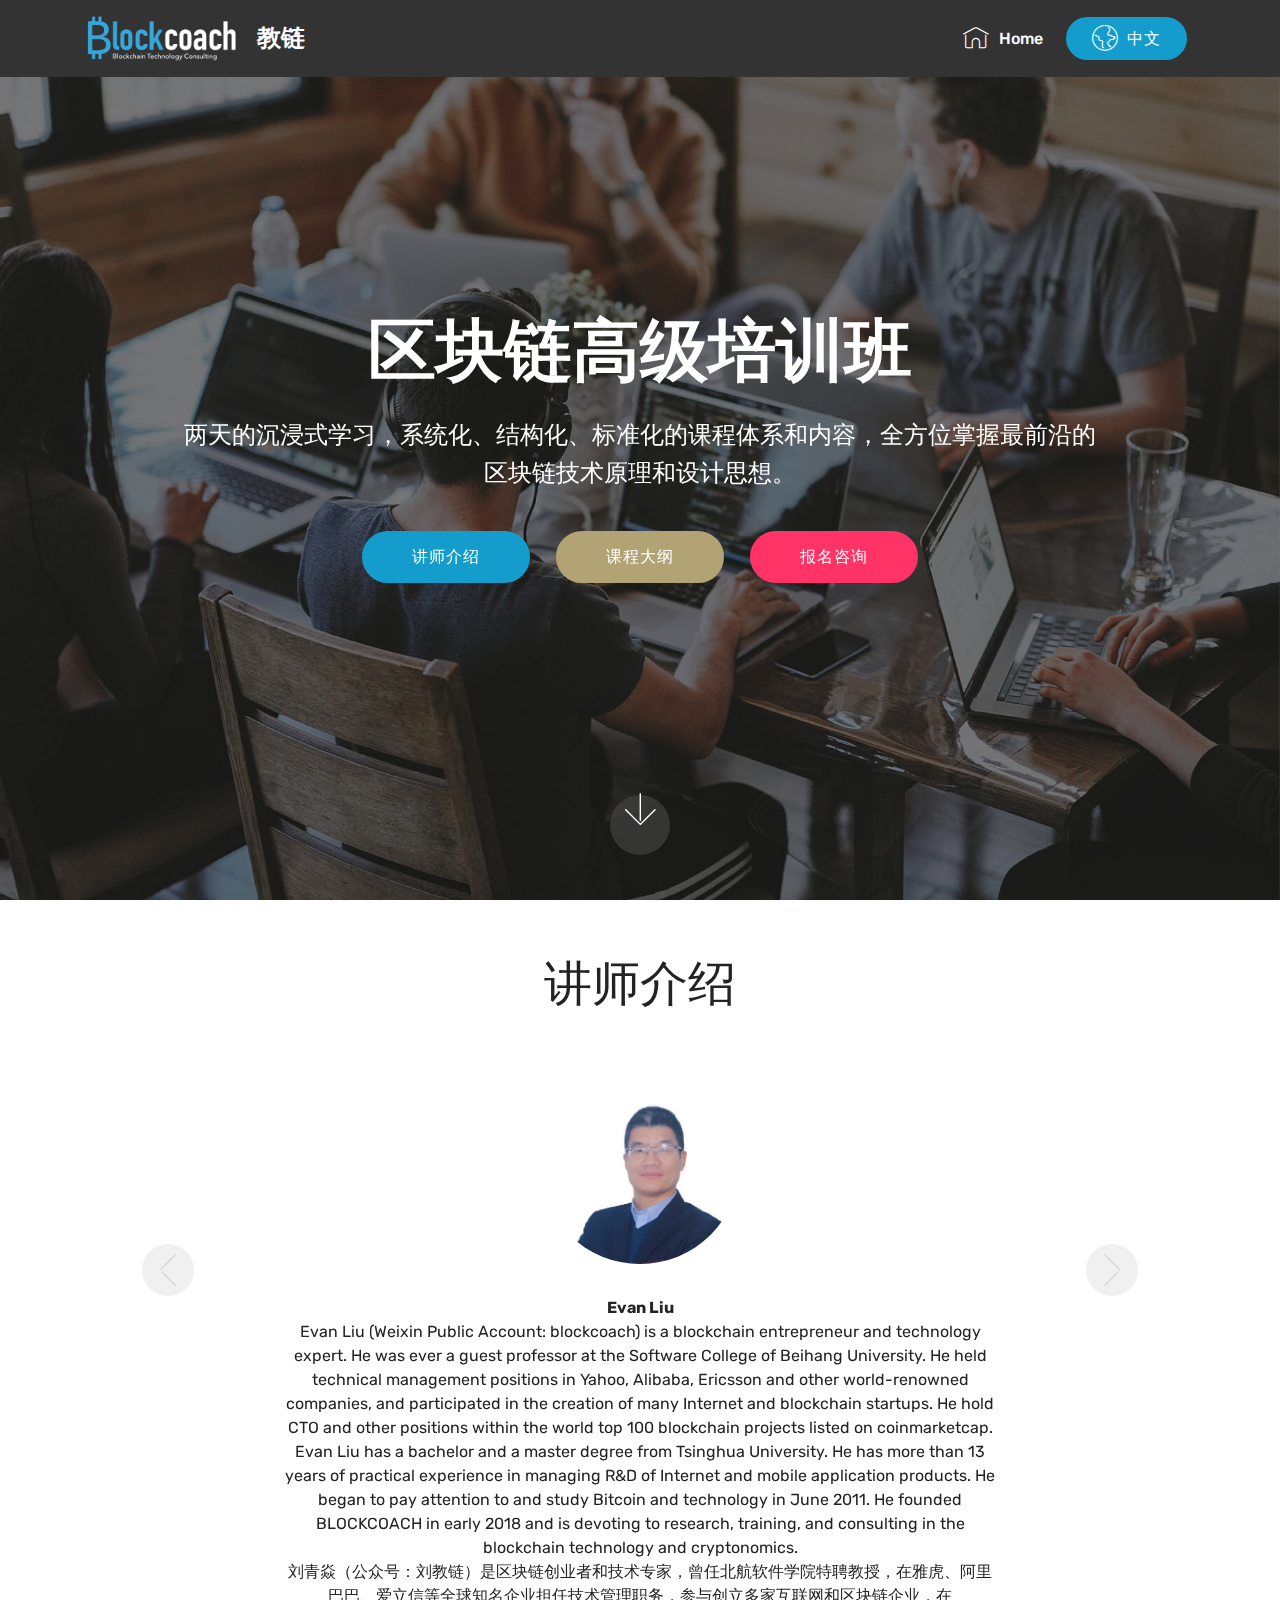
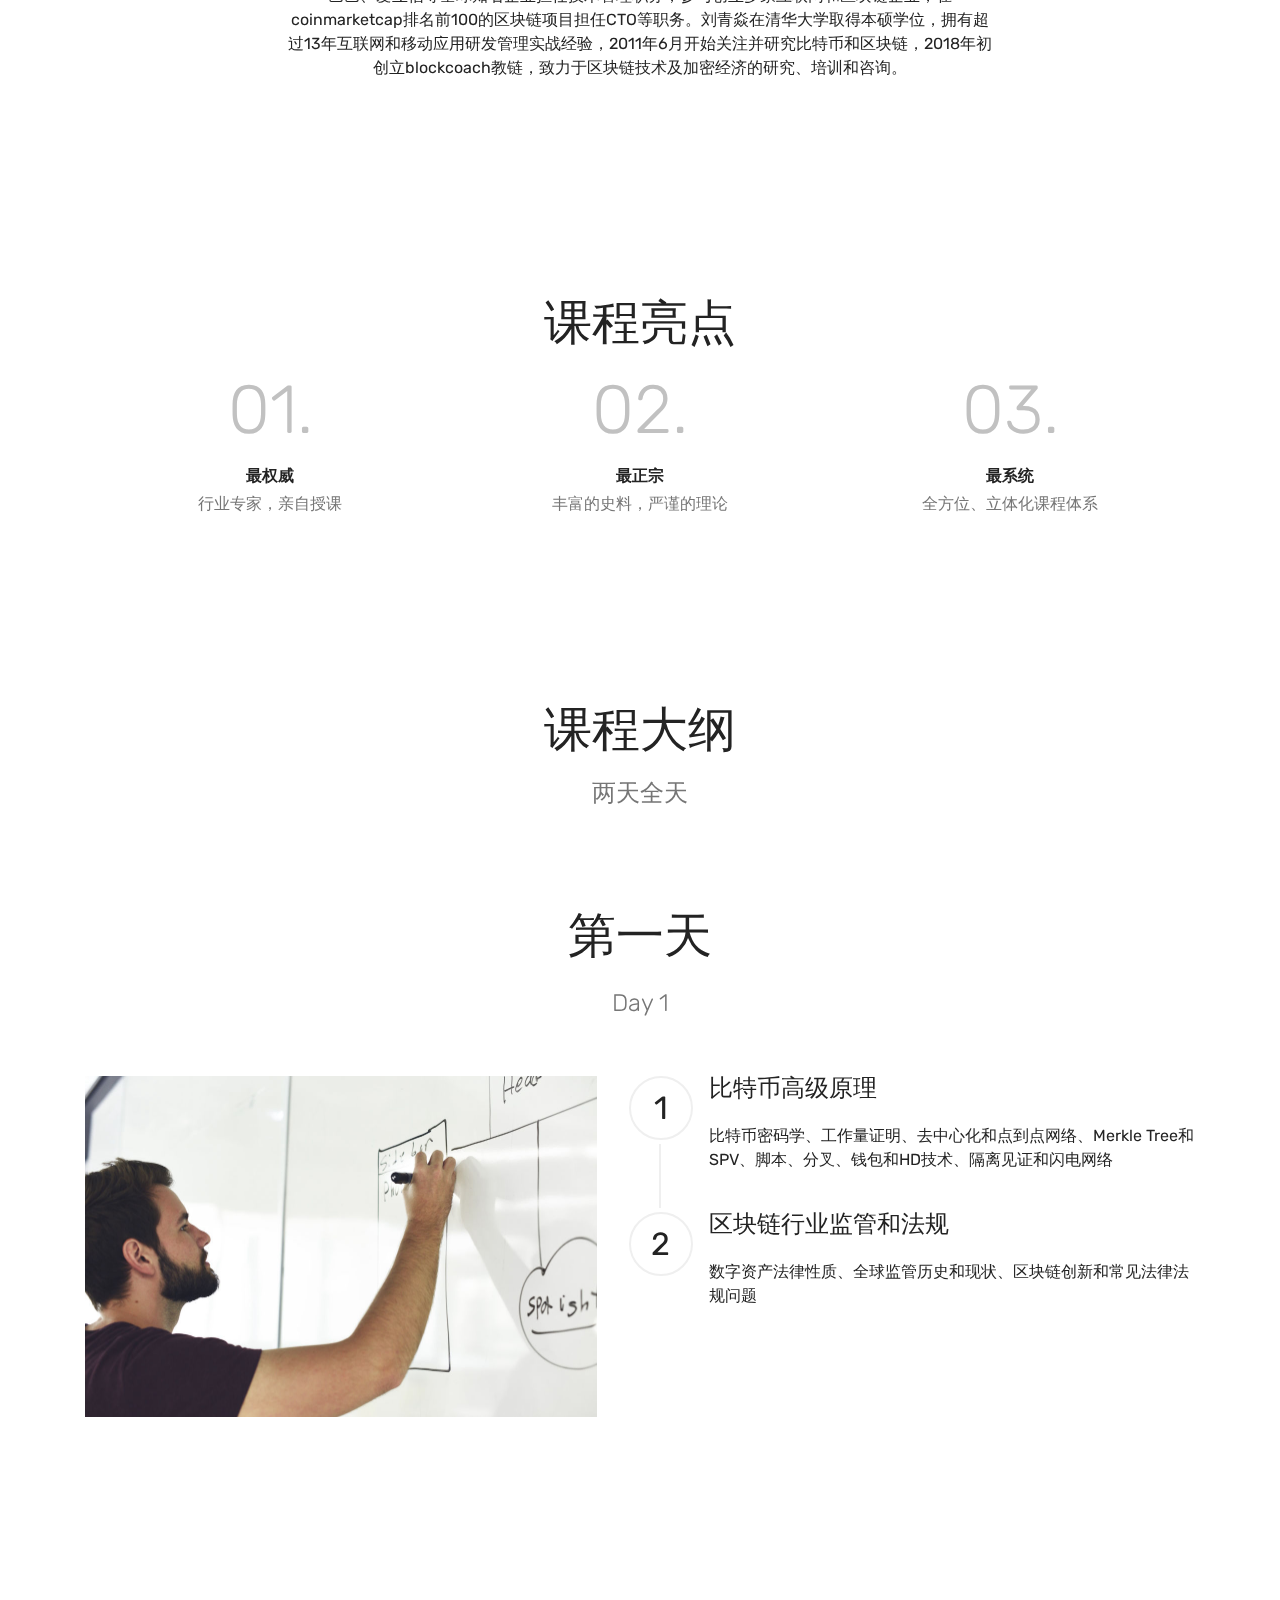
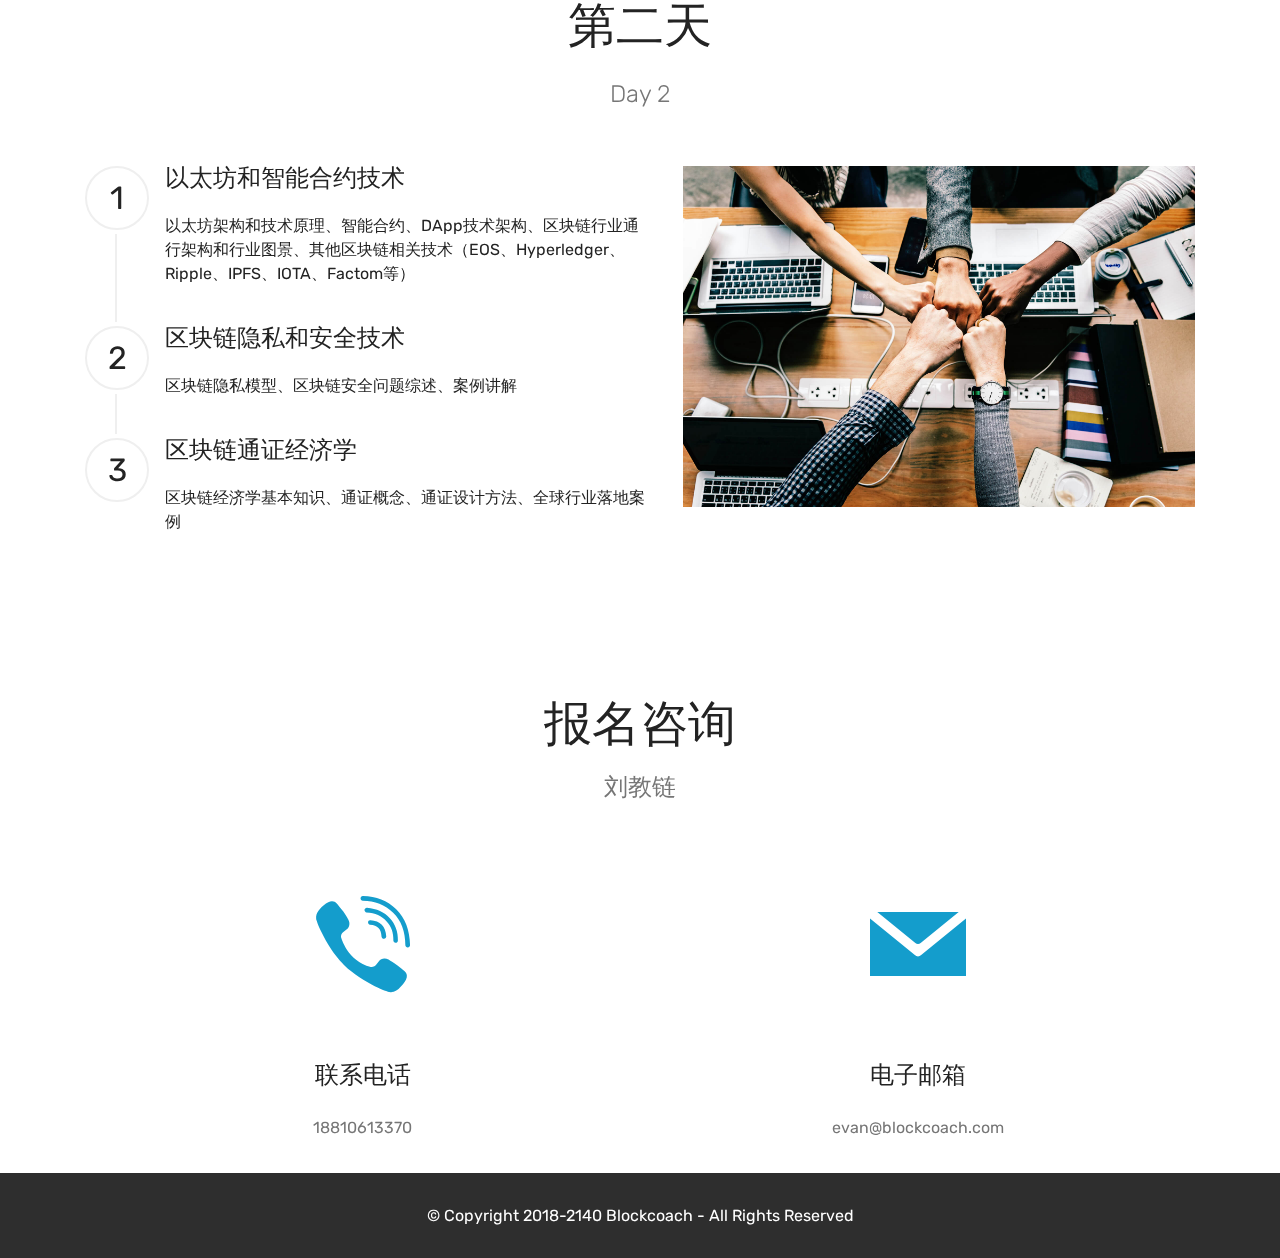
==== commit e2c1d4d1: "fix copyrights" ====
--- a/adv_training.html
+++ b/adv_training.html
@@ -58,7 +58,7 @@
     </nav>
 </section>
 
-<section class="engine"><a href="https://mobirise.info/q">responsive website templates</a></section><section class="cid-rkFInvkvGB mbr-fullscreen mbr-parallax-background" id="header2-1q">
+<section class="engine"><a href="https://mobirise.info/g">build your own website</a></section><section class="cid-rkFInvkvGB mbr-fullscreen mbr-parallax-background" id="header2-1q">
 
     
 
@@ -396,6 +396,23 @@
 
     </div>
 
+</section>
+
+<section once="footers" class="cid-rLGxz05Lns" id="footer6-23">
+
+    
+
+    
+
+    <div class="container">
+        <div class="media-container-row align-center mbr-white">
+            <div class="col-12">
+                <p class="mbr-text mb-0 mbr-fonts-style display-7">
+                    © Copyright 2018-2140 Blockcoach - All Rights Reserved
+                </p>
+            </div>
+        </div>
+    </div>
 </section>
 
 
--- a/assets/mobirise/css/mbr-additional.css
+++ b/assets/mobirise/css/mbr-additional.css
@@ -2719,6 +2719,11 @@
     width: 100% !important;
   }
 }
+.cid-rLGyb94ZSB {
+  padding-top: 30px;
+  padding-bottom: 30px;
+  background-color: #2e2e2e;
+}
 .cid-rkFInvkvGB {
   background-image: url("../../../assets/images/background4.jpg");
 }
@@ -3343,3 +3348,8 @@
   font-size: 96px;
   color: #149dcc;
 }
+.cid-rLGxz05Lns {
+  padding-top: 30px;
+  padding-bottom: 30px;
+  background-color: #2e2e2e;
+}
--- a/assets/mobirise/css/mbr-additional.css
+++ b/assets/mobirise/css/mbr-additional.css
@@ -2719,6 +2719,11 @@
     width: 100% !important;
   }
 }
+.cid-rLGyb94ZSB {
+  padding-top: 30px;
+  padding-bottom: 30px;
+  background-color: #2e2e2e;
+}
 .cid-rkFInvkvGB {
   background-image: url("../../../assets/images/background4.jpg");
 }
@@ -3343,3 +3348,8 @@
   font-size: 96px;
   color: #149dcc;
 }
+.cid-rLGxz05Lns {
+  padding-top: 30px;
+  padding-bottom: 30px;
+  background-color: #2e2e2e;
+}
